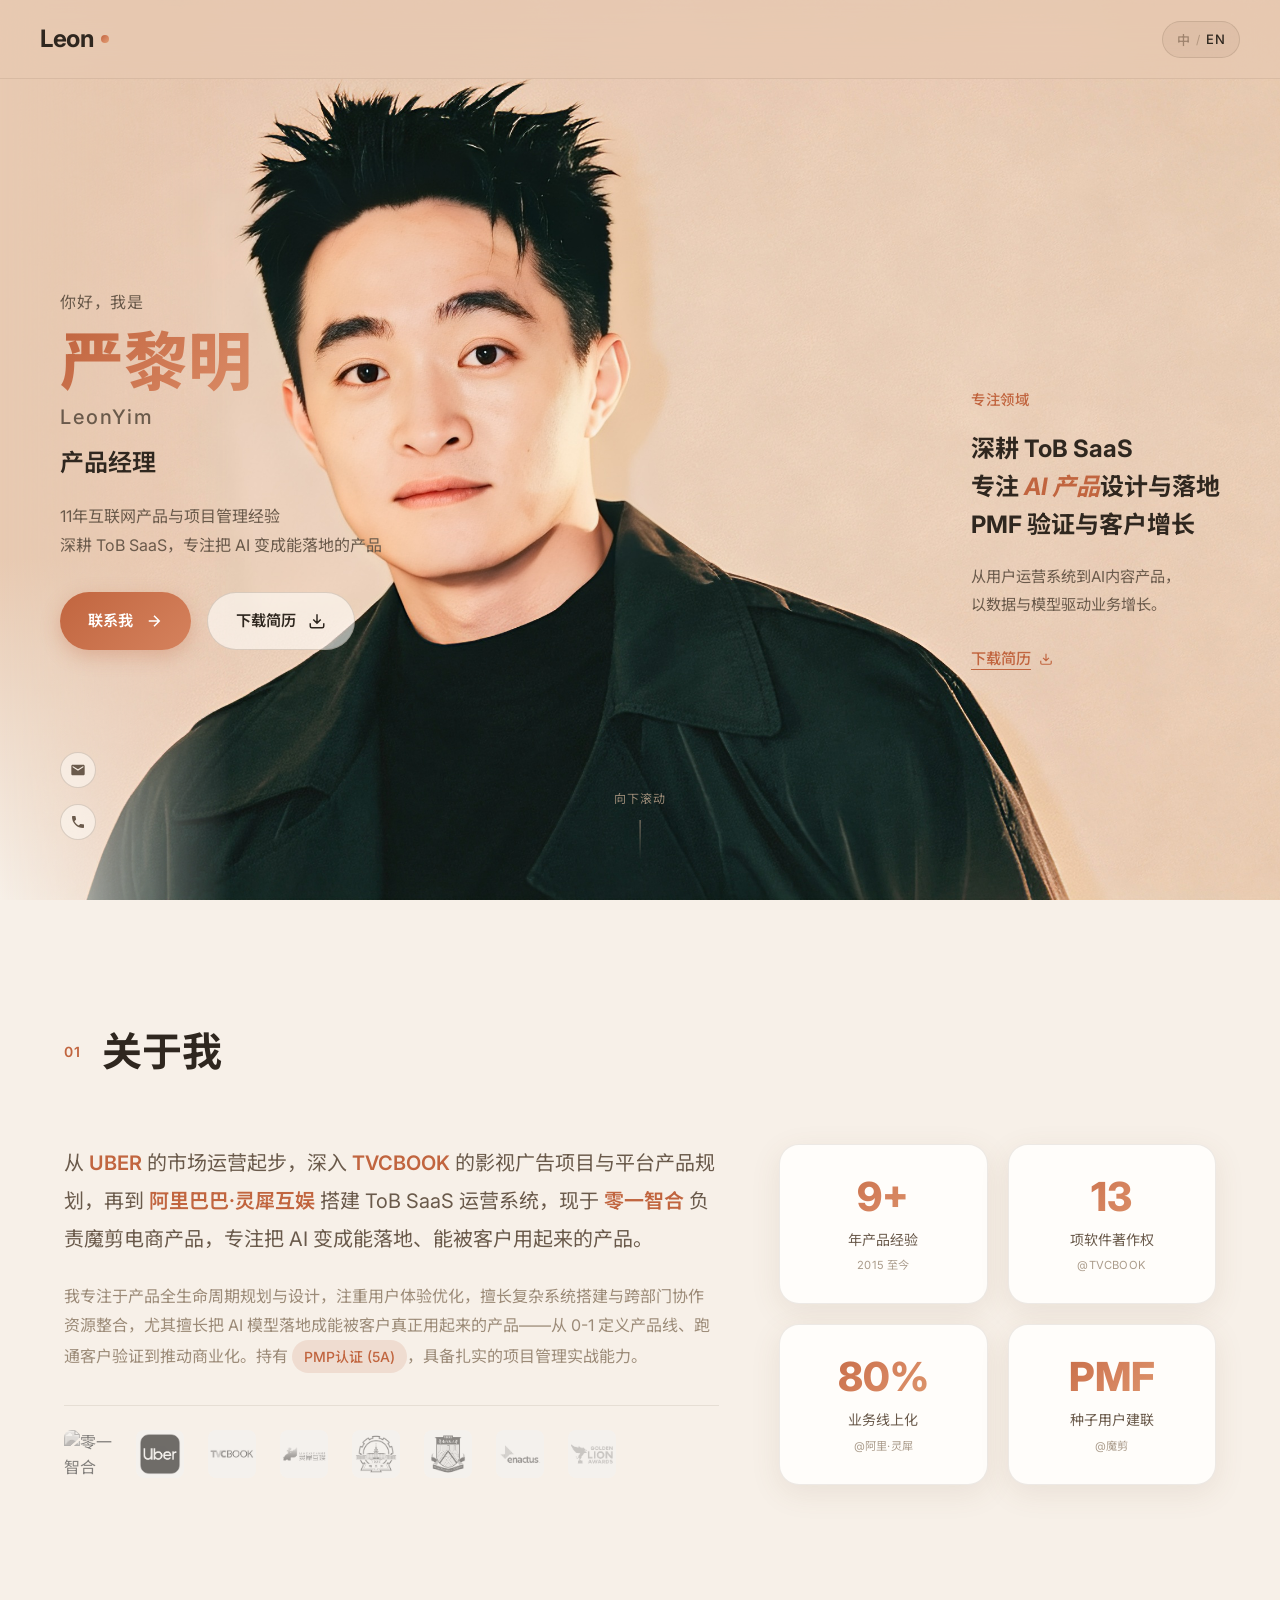
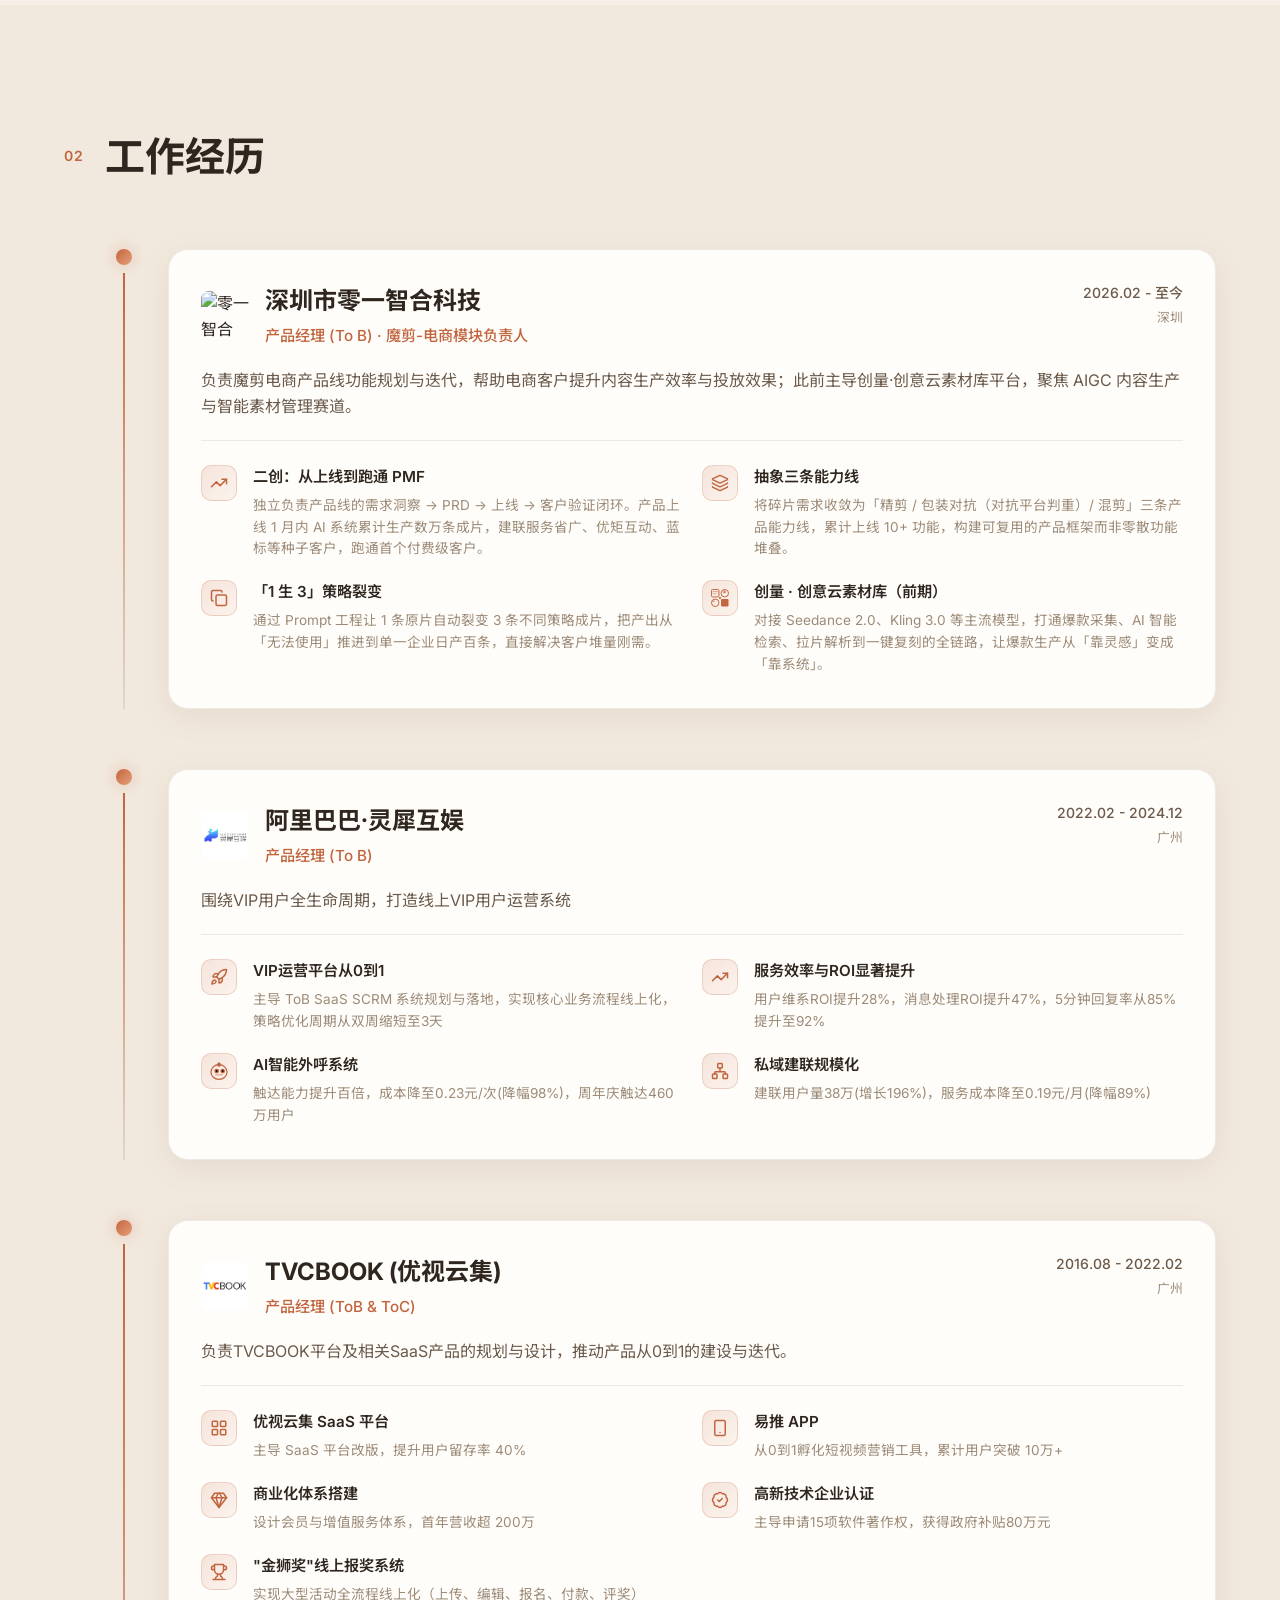
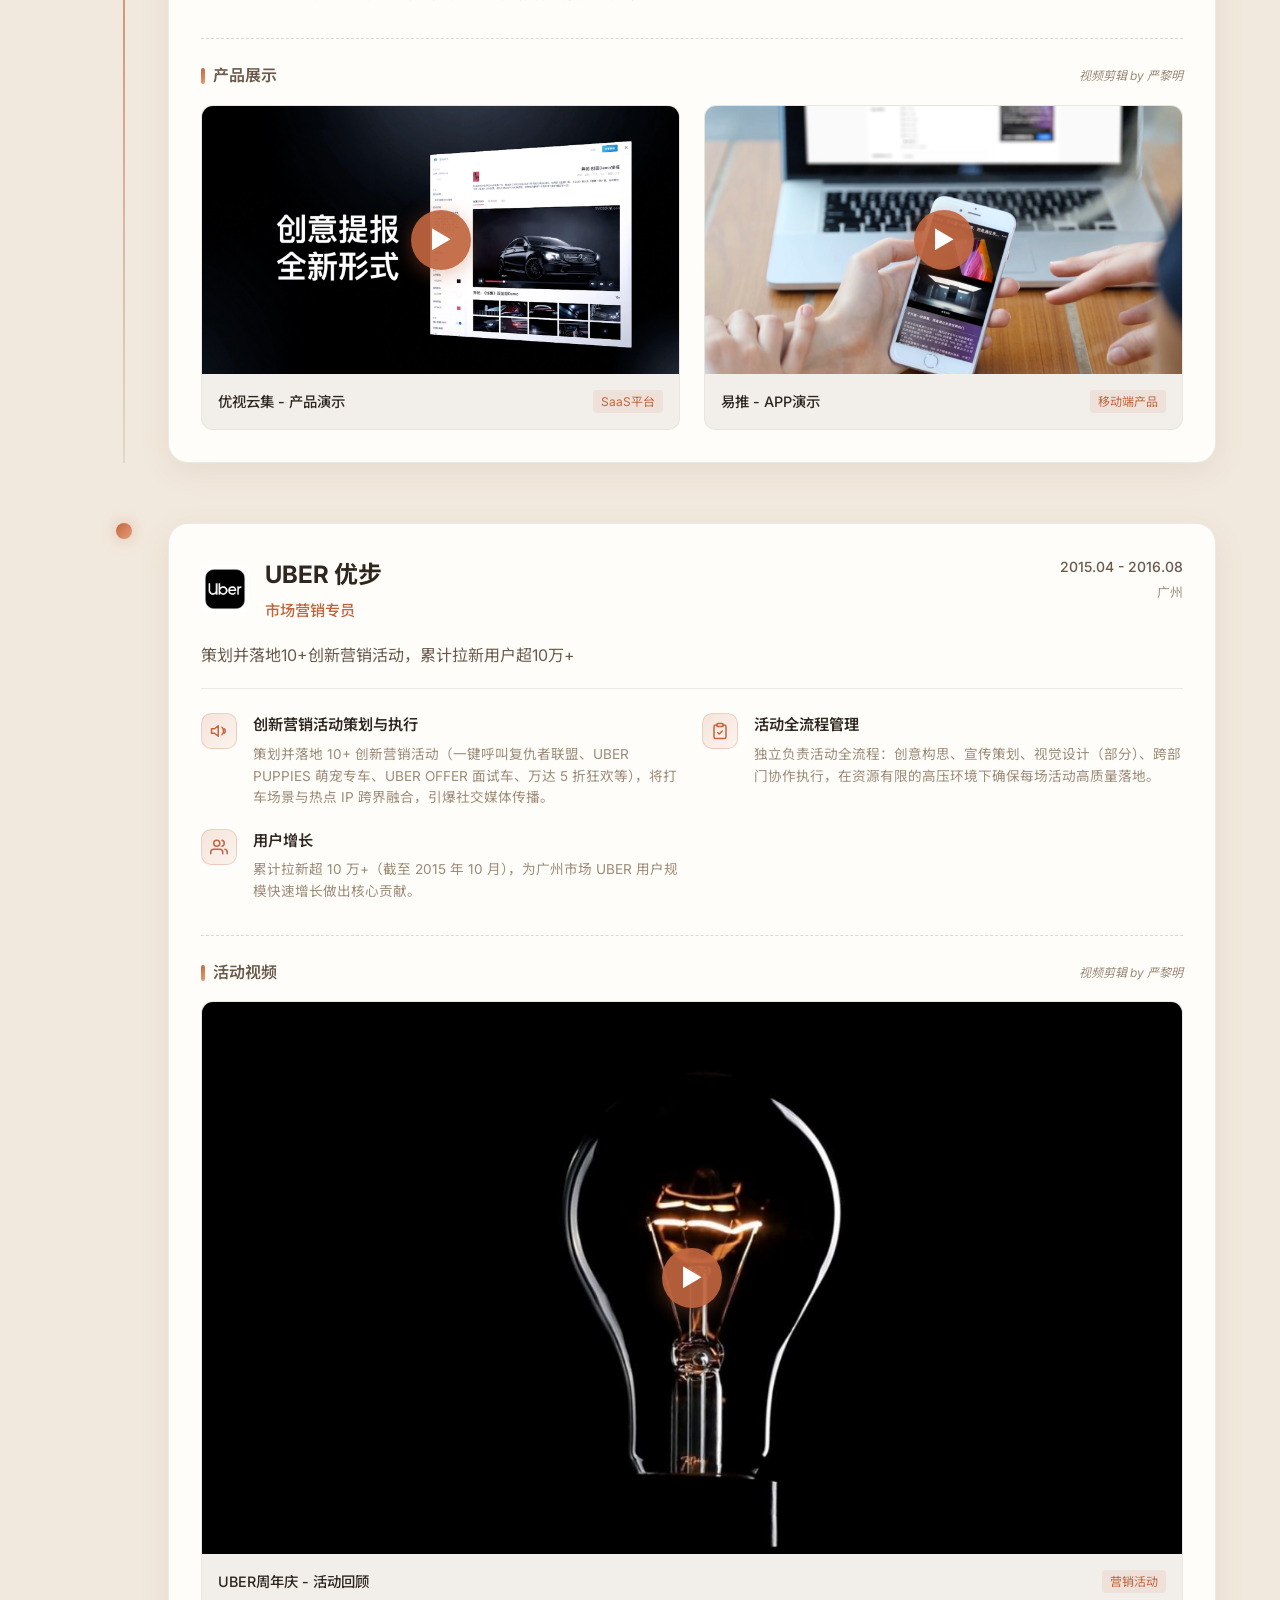
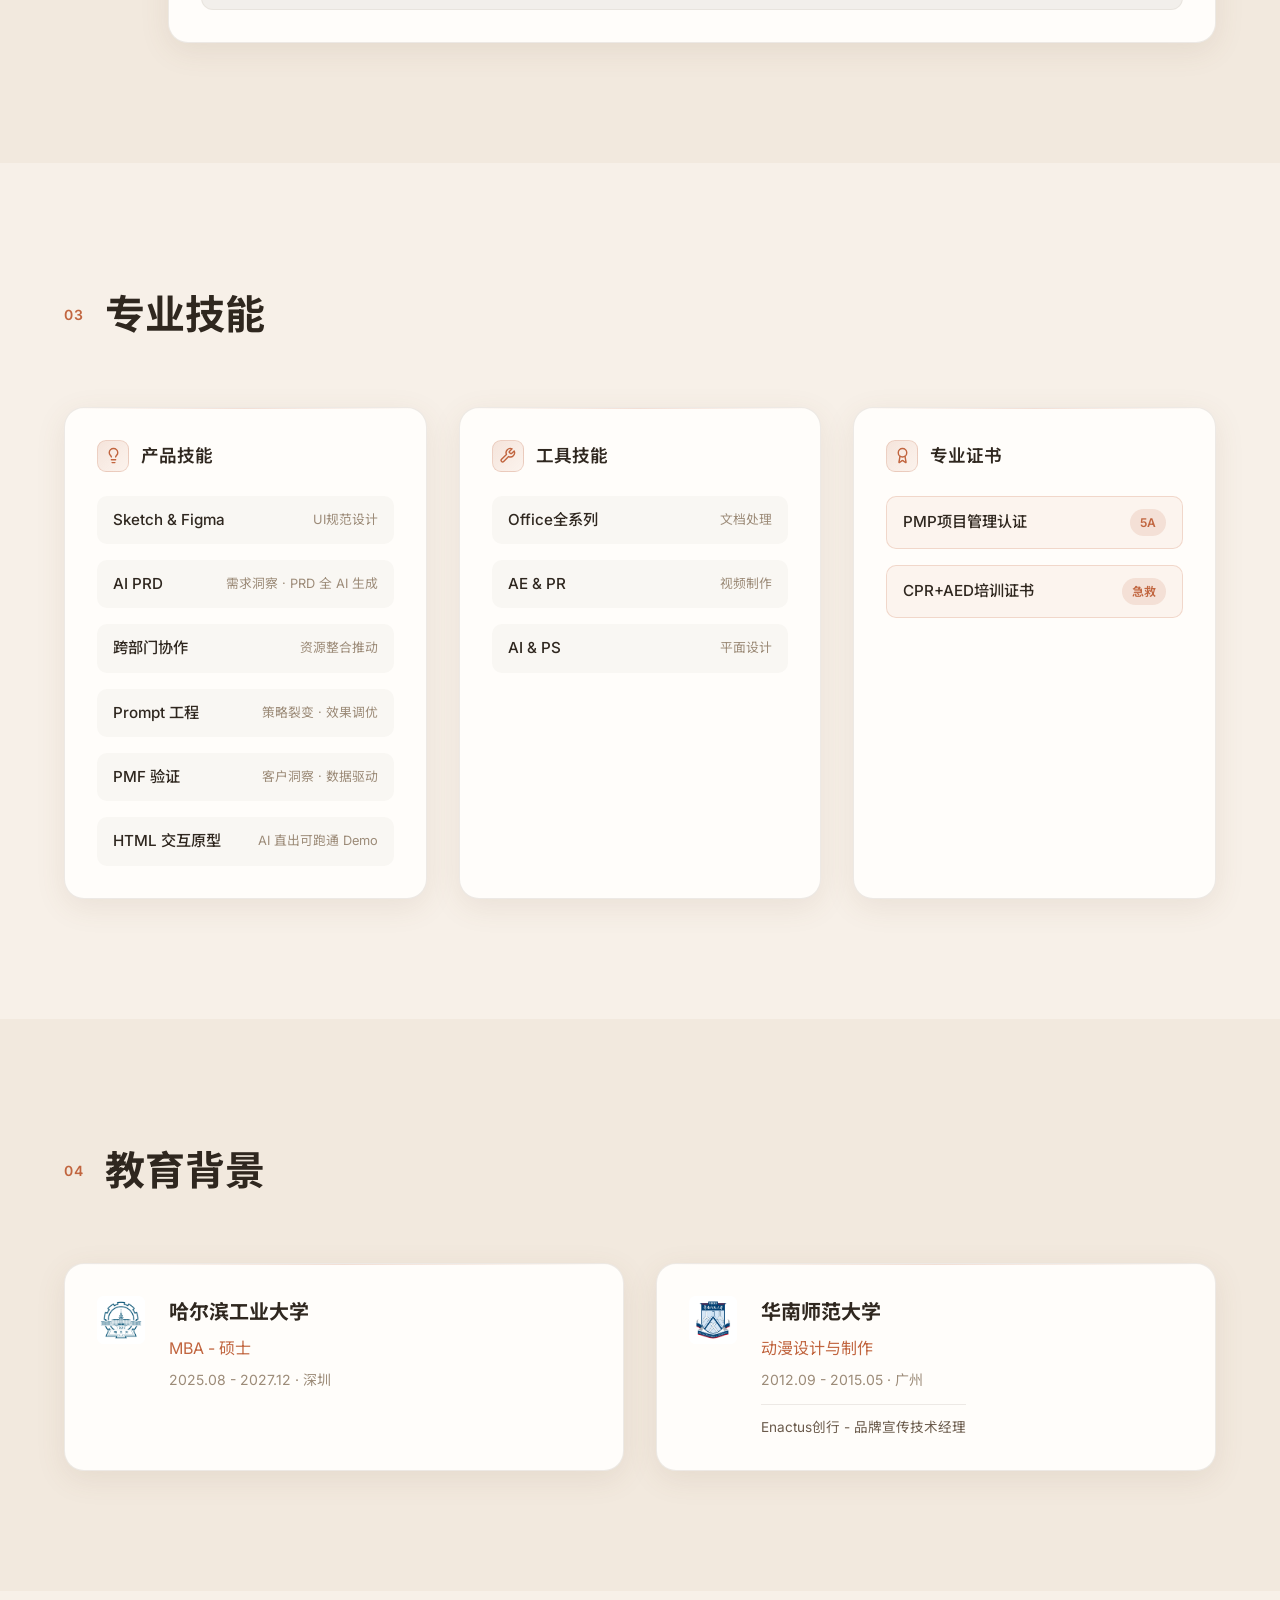
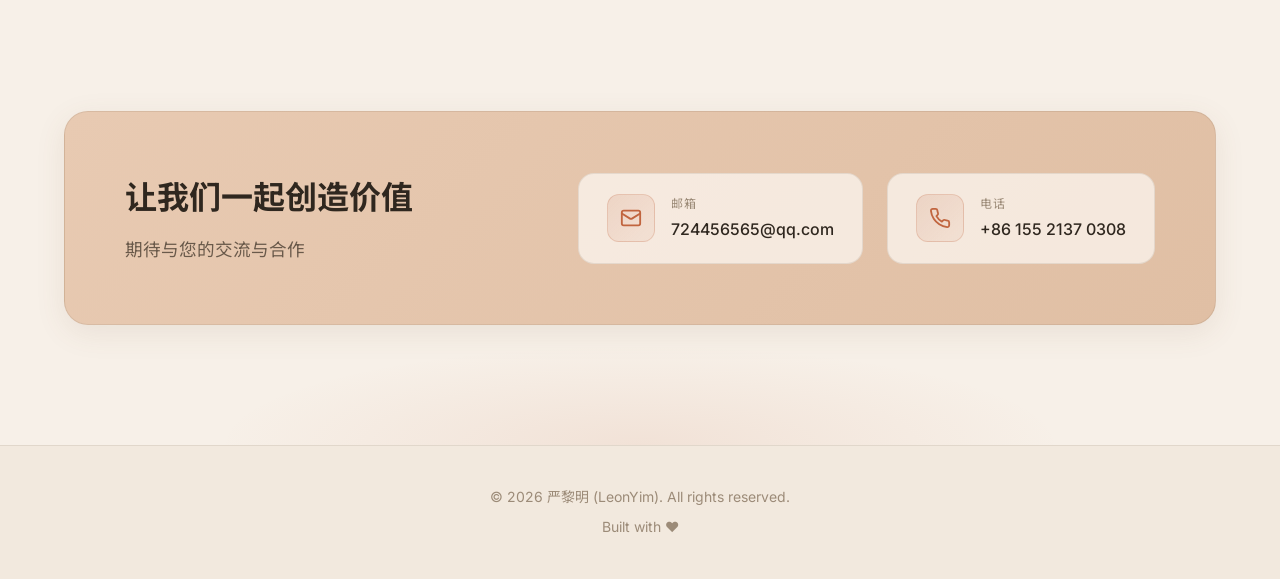
==== V2/index.html @ 2b1e39ad "feat: force landscape orientation on mobile portrait Co-Authored-By: Claude <noreply@anthropic.com>" ====
<!DOCTYPE html>
<html lang="zh-CN" id="html-root">

<head>
    <meta charset="UTF-8">
    <meta name="viewport" content="width=device-width, initial-scale=1.0">
    <meta name="theme-color" content="#e8cab2">
    <title data-i18n="page.title">严黎明 | 产品经理</title>
    <meta name="description" data-i18n-attr="content" data-i18n="page.description"
        content="严黎明（LeonYim）- 11年互联网产品与项目管理经验，深耕 ToB SaaS，专注 AI 产品设计与落地">
    <meta name="author" content="严黎明 LeonYim">
    <meta name="keywords" content="严黎明,LeonYim,产品经理,ToB SaaS,AIGC,AI 内容生成,智能素材管理,SCRM,产品规划">

    <!-- Canonical -->
    <link rel="canonical" href="https://www.leonyim.me/">

    <!-- Favicon -->
    <link rel="icon" type="image/png" href="../other/image/portrait-beige.png">
    <link rel="apple-touch-icon" href="../other/image/portrait-beige.png">

    <!-- Open Graph (Facebook / 微信 / 通用) -->
    <meta property="og:type" content="profile">
    <meta property="og:title" content="严黎明 | 产品经理 (LeonYim)">
    <meta property="og:description" content="11年互联网产品与项目管理经验 · 深耕 ToB SaaS · 专注 AI 产品设计与落地">
    <meta property="og:url" content="https://www.leonyim.me/">
    <meta property="og:image" content="https://www.leonyim.me/other/image/portrait-beige.png">
    <meta property="og:image:alt" content="严黎明 LeonYim 个人头像">
    <meta property="og:locale" content="zh_CN">
    <meta property="og:locale:alternate" content="en_US">
    <meta property="profile:first_name" content="黎明">
    <meta property="profile:last_name" content="严">

    <!-- Twitter Card -->
    <meta name="twitter:card" content="summary_large_image">
    <meta name="twitter:title" content="Leon Yim | Product Manager">
    <meta name="twitter:description" content="11 years of product experience · ToB SaaS expert · Focused on AI product design & delivery">
    <meta name="twitter:image" content="https://www.leonyim.me/other/image/portrait-beige.png">

    <link rel="preconnect" href="https://fonts.googleapis.com">
    <link rel="preconnect" href="https://fonts.gstatic.com" crossorigin>
    <link
        href="https://fonts.googleapis.com/css2?family=Inter:wght@300;400;500;600;700;800&family=Noto+Sans+SC:wght@300;400;500;600;700&display=swap"
        rel="stylesheet">
    <link rel="stylesheet" href="styles.css">
    <!-- Google Analytics 埋点 -->
    <script async src="https://www.googletagmanager.com/gtag/js?id=G-48KJ0V7ZVY"></script>
    <script>
        window.dataLayer = window.dataLayer || [];
        function gtag() { dataLayer.push(arguments); }
        gtag('js', new Date());
        gtag('config', 'G-48KJ0V7ZVY');
    </script>
</head>

<body>
    <div id="app">
    <!-- 导航栏 -->
    <nav class="navbar">
        <div class="nav-logo">
            <span class="logo-text">Leon</span>
            <span class="logo-dot"></span>
        </div>

        <div class="nav-actions">
            <!-- 语言切换按钮 -->
            <button class="lang-switch" id="langSwitch" title="Switch Language">
                <span class="lang-label" data-lang="zh">中</span>
                <span class="lang-divider">/</span>
                <span class="lang-label active" data-lang="en">EN</span>
            </button>
        </div>
    </nav>

    <!-- Hero 区域 - 融合布局设计 -->
    <section class="hero" id="hero">
        <!-- 人物背景层 - 贯穿整个Hero -->
        <div class="hero-portrait-layer">
            <img src="../other/image/portrait-beige.png" alt="严黎明" class="hero-portrait-bg">
        </div>

        <!-- 内容层 - 覆盖在人物上 -->
        <div class="hero-content-layer">
            <!-- 左侧主要内容 -->
            <div class="hero-main">
                <p class="hero-greeting animate-fade-in" data-i18n="hero.greeting">你好，我是</p>
                <h1 class="hero-name animate-fade-in-delay">
                    <span class="name-highlight" data-i18n="hero.name">严黎明</span>
                    <span class="name-en">LeonYim</span>
                </h1>
                <h2 class="hero-title animate-fade-in-delay-2" data-i18n="hero.title">产品经理</h2>
                <p class="hero-desc animate-fade-in-delay-3" data-i18n="hero.desc"></p>
                <div class="hero-buttons animate-fade-in-delay-3">
                    <a href="#contact" class="btn btn-primary">
                        <span data-i18n="hero.contact">联系我</span>
                        <svg class="btn-arrow" viewBox="0 0 24 24" fill="none" stroke="currentColor" stroke-width="2">
                            <path d="M5 12h14M12 5l7 7-7 7" />
                        </svg>
                    </a>
                    <a href="../other/resume/最新版本/严黎明-产品经理-简历_new.pdf" class="btn btn-secondary" download id="downloadBtn">
                        <span data-i18n="hero.download">下载简历</span>
                        <svg class="btn-icon" viewBox="0 0 24 24" fill="none" stroke="currentColor" stroke-width="2">
                            <path d="M21 15v4a2 2 0 0 1-2 2H5a2 2 0 0 1-2-2v-4M7 10l5 5 5-5M12 15V3" />
                        </svg>
                    </a>
                </div>
            </div>

            <!-- 右侧专业信息 - 艺术化文字排版 -->
            <div class="hero-aside">

                <div class="stat-card animate-fade-in-right">
                    <span class="stat-label" data-i18n="aside.label">专注领域</span>
                    <h3 class="stat-title">
                        <span class="title-line" data-i18n="aside.line1">扎根互联网行业</span>
                        <span class="title-line" data-i18n="aside.line2">专注 <em>ToB SaaS</em></span>
                        <span class="title-line" data-i18n="aside.line3">产品设计与运营</span>
                    </h3>
                    <p class="stat-desc" data-i18n="aside.desc"></p>
                    <a href="../other/resume/最新版本/严黎明-产品经理-简历_new.pdf" class="stat-link" download id="downloadLink">
                        <span data-i18n="hero.download">下载简历</span>
                        <svg width="14" height="14" viewBox="0 0 24 24" fill="none" stroke="currentColor"
                            stroke-width="2">
                            <path d="M21 15v4a2 2 0 0 1-2 2H5a2 2 0 0 1-2-2v-4M7 10l5 5 5-5M12 15V3" />
                        </svg>
                    </a>
                </div>
            </div>
        </div>

        <!-- 底部元素 -->
        <div class="hero-scroll-hint">
            <span data-i18n="hero.scroll">向下滚动</span>
            <div class="scroll-line"></div>
        </div>
        <!-- 社交链接 -->
        <div class="social-links">
            <a href="#" class="social-link" title="Email" id="social-email">
                <svg viewBox="0 0 24 24" fill="currentColor">
                    <path
                        d="M20 4H4c-1.1 0-2 .9-2 2v12c0 1.1.9 2 2 2h16c1.1 0 2-.9 2-2V6c0-1.1-.9-2-2-2zm0 4l-8 5-8-5V6l8 5 8-5v2z" />
                </svg>
            </a>
            <a href="#" class="social-link" title="Phone" id="social-phone">
                <svg viewBox="0 0 24 24" fill="currentColor">
                    <path
                        d="M6.62 10.79c1.44 2.83 3.76 5.14 6.59 6.59l2.2-2.2c.27-.27.67-.36 1.02-.24 1.12.37 2.33.57 3.57.57.55 0 1 .45 1 1V20c0 .55-.45 1-1 1-9.39 0-17-7.61-17-17 0-.55.45-1 1-1h3.5c.55 0 1 .45 1 1 0 1.25.2 2.45.57 3.57.11.35.03.74-.25 1.02l-2.2 2.2z" />
                </svg>
            </a>
        </div>
    </section>

    <!-- 关于我 -->
    <section class="section about" id="about">
        <div class="container">
            <div class="section-header">
                <span class="section-number">01</span>
                <h2 class="section-title" data-i18n="about.title">关于我</h2>
            </div>
            <div class="about-content">
                <div class="about-text">
                    <p class="about-intro" data-i18n="about.intro"></p>
                    <p class="about-detail" data-i18n="about.detail"></p>
                    <!-- Logo 墙 -->
                    <div class="logo-wall">
                        <div class="logo-item" data-name="零一智合">
                            <img src="../other/image/logo/创量广告.png" alt="零一智合">
                        </div>
                        <div class="logo-item" data-name="UBER 优步">
                            <img src="../other/image/logo/uber.png" alt="UBER">
                        </div>
                        <div class="logo-item" data-name="TVCBOOK 优视云集">
                            <img src="../other/image/logo/TVCBOOK.png" alt="TVCBOOK">
                        </div>
                        <div class="logo-item" data-name="阿里巴巴·灵犀互娱">
                            <img src="../other/image/logo/灵犀互娱.png" alt="灵犀互娱">
                        </div>
                        <div class="logo-item" data-name="哈尔滨工业大学">
                            <img src="../other/image/logo/哈尔滨工业大学.png" alt="哈尔滨工业大学">
                        </div>
                        <div class="logo-item" data-name="华南师范大学">
                            <img src="../other/image/logo/华南师范大学.png" alt="华南师范大学">
                        </div>
                        <div class="logo-item" data-name="Enactus 创行">
                            <img src="../other/image/logo/enactus.png" alt="Enactus">
                        </div>
                        <div class="logo-item" data-name="金狮奖">
                            <img src="../other/image/logo/金狮奖.png" alt="金狮奖">
                        </div>
                    </div>
                </div>
                <div class="about-highlights">
                    <div class="highlight-card">
                        <div class="highlight-number">11+</div>
                        <div class="highlight-label" data-i18n="about.stat1">年产品经验</div>
                        <div class="highlight-source" data-i18n="about.stat1.src">2015 至今</div>
                    </div>
                    <div class="highlight-card">
                        <div class="highlight-number">15</div>
                        <div class="highlight-label" data-i18n="about.stat2">项软件著作权</div>
                        <div class="highlight-source" data-i18n="about.stat2.src">@TVCBOOK</div>
                    </div>
                    <div class="highlight-card">
                        <div class="highlight-number">90%</div>
                        <div class="highlight-label" data-i18n="about.stat3">业务线上化</div>
                        <div class="highlight-source" data-i18n="about.stat3.src">@阿里·灵犀</div>
                    </div>
                    <div class="highlight-card">
                        <div class="highlight-number">PMF</div>
                        <div class="highlight-label" data-i18n="about.stat4">种子用户建联</div>
                        <div class="highlight-source" data-i18n="about.stat4.src">@魔剪</div>
                    </div>
                </div>
            </div>
        </div>
    </section>

    <!-- 工作经历 -->
    <section class="section experience" id="experience">
        <div class="container">
            <div class="section-header">
                <span class="section-number">02</span>
                <h2 class="section-title" data-i18n="exp.title">工作经历</h2>
            </div>
            <div class="timeline">
                <!-- 深圳市零一智合科技（单一雇主：二创 + 智能创意素材库） -->
                <div class="timeline-item">
                    <div class="timeline-marker">
                        <div class="marker-dot"></div>
                        <div class="marker-line"></div>
                    </div>
                    <div class="timeline-content">
                        <div class="timeline-header">
                            <div class="timeline-company">
                                <img src="../other/image/logo/创量广告.png" alt="零一智合" class="company-logo">
                                <div class="company-info">
                                    <h3 data-i18n="exp.lyzh.name">深圳市零一智合科技</h3>
                                    <span class="timeline-role" data-i18n="exp.lyzh.role">产品经理 (To B) · 魔剪-电商模块负责人</span>
                                </div>
                            </div>
                            <div class="timeline-meta">
                                <span class="timeline-date" data-i18n="exp.lyzh.date">2026.02 - 至今</span>
                                <span class="timeline-location" data-i18n="exp.lyzh.location">深圳</span>
                            </div>
                        </div>
                        <div class="timeline-body">
                            <p class="timeline-summary" data-i18n="exp.lyzh.summary">负责魔剪电商产品线功能规划与迭代，帮助电商客户提升内容生产效率与投放效果；此前主导创量·创意云素材库平台，聚焦 AIGC 内容生产与智能素材管理赛道。</p>
                            <div class="timeline-achievements">
                                <div class="achievement">
                                    <div class="achievement-icon" aria-hidden="true">
                                        <!-- trending-up -->
                                        <svg viewBox="0 0 24 24" fill="none" stroke="currentColor" stroke-linecap="round" stroke-linejoin="round"><path d="M16 7h6v6"/><path d="m22 7-8.5 8.5-5-5L2 17"/></svg>
                                    </div>
                                    <div class="achievement-content">
                                        <h4 data-i18n="exp.lyzh.ach1.title">二创：从上线到跑通 PMF</h4>
                                        <p data-i18n="exp.lyzh.ach1.desc">独立负责产品线的需求洞察 → PRD → 上线 → 客户验证闭环。产品上线 1 月内 AI 系统累计生产数万条成片，建联服务省广、优矩互动、蓝标等种子客户，跑通首个付费级客户。</p>
                                    </div>
                                </div>
                                <div class="achievement">
                                    <div class="achievement-icon" aria-hidden="true">
                                        <!-- layers -->
                                        <svg viewBox="0 0 24 24" fill="none" stroke="currentColor" stroke-linecap="round" stroke-linejoin="round"><path d="M12.83 2.18a2 2 0 0 0-1.66 0L2.6 6.08a1 1 0 0 0 0 1.83l8.58 3.91a2 2 0 0 0 1.66 0l8.58-3.9a1 1 0 0 0 0-1.83z"/><path d="M2 12a1 1 0 0 0 .58.91l8.6 3.91a2 2 0 0 0 1.65 0l8.58-3.9A1 1 0 0 0 22 12"/><path d="M2 17a1 1 0 0 0 .58.91l8.6 3.91a2 2 0 0 0 1.65 0l8.58-3.9A1 1 0 0 0 22 17"/></svg>
                                    </div>
                                    <div class="achievement-content">
                                        <h4 data-i18n="exp.lyzh.ach2.title">抽象三条能力线</h4>
                                        <p data-i18n="exp.lyzh.ach2.desc">将碎片需求收敛为「精剪 / 包装对抗（对抗平台判重）/ 混剪」三条产品能力线，累计上线 10+ 功能，构建可复用的产品框架而非零散功能堆叠。</p>
                                    </div>
                                </div>
                                <div class="achievement">
                                    <div class="achievement-icon" aria-hidden="true">
                                        <!-- copy -->
                                        <svg viewBox="0 0 24 24" fill="none" stroke="currentColor" stroke-linecap="round" stroke-linejoin="round"><rect width="14" height="14" x="8" y="8" rx="2" ry="2"/><path d="M4 16c-1.1 0-2-.9-2-2V4c0-1.1.9-2 2-2h10c1.1 0 2 .9 2 2"/></svg>
                                    </div>
                                    <div class="achievement-content">
                                        <h4 data-i18n="exp.lyzh.ach3.title">「1 生 3」策略裂变</h4>
                                        <p data-i18n="exp.lyzh.ach3.desc">通过 Prompt 工程让 1 条原片自动裂变 3 条不同策略成片，把产出从「无法使用」推进到单一企业日产百条，直接解决客户堆量刚需。</p>
                                    </div>
                                </div>
                                <div class="achievement">
                                    <div class="achievement-icon" aria-hidden="true">
                                        <!-- Lumen: multimodal (多模态) -->
                                        <svg viewBox="0 0 33.8 33.8" fill="none" xmlns="http://www.w3.org/2000/svg"><rect x="0.9" y="0.9" width="14" height="14" rx="2" stroke="currentColor" stroke-width="1.8"/><rect x="2.9" y="3.9" width="10" height="2" fill="currentColor" fill-opacity="0.5"/><rect x="2.9" y="7.9" width="7" height="2" fill="currentColor" fill-opacity="0.4"/><circle cx="25.9" cy="7.9" r="7" stroke="currentColor" stroke-width="1.8"/><circle cx="25.4" cy="5.4" r="2.5" fill="currentColor" fill-opacity="0.8"/><circle cx="7.9" cy="25.9" r="7" stroke="currentColor" stroke-width="1.8"/><rect x="2.9" y="21.9" width="4" height="2" fill="currentColor" fill-opacity="0.8"/><rect x="18.9" y="18.9" width="14" height="14" rx="2" fill="currentColor"/><circle cx="16.9" cy="16.9" r="2" fill="currentColor"/></svg>
                                    </div>
                                    <div class="achievement-content">
                                        <h4 data-i18n="exp.lyzh.ach4.title">创量 · 创意云素材库（前期）</h4>
                                        <p data-i18n="exp.lyzh.ach4.desc">对接 Seedance 2.0、Kling 3.0 等主流模型，打通爆款采集、AI 智能检索、拉片解析到一键复刻的全链路，让爆款生产从「靠灵感」变成「靠系统」。</p>
                                    </div>
                                </div>
                            </div>
                        </div>
                    </div>
                </div>

                <!-- 阿里巴巴 -->
                <div class="timeline-item">
                    <div class="timeline-marker">
                        <div class="marker-dot"></div>
                        <div class="marker-line"></div>
                    </div>
                    <div class="timeline-content">
                        <div class="timeline-header">
                            <div class="timeline-company">
                                <img src="../other/image/logo/灵犀互娱.png" alt="灵犀互娱" class="company-logo">
                                <div class="company-info">
                                    <h3 data-i18n="exp.ali.name">阿里巴巴·灵犀互娱</h3>
                                    <span class="timeline-role" data-i18n="exp.ali.role">产品经理 (To B)</span>
                                </div>
                            </div>
                            <div class="timeline-meta">
                                <span class="timeline-date" data-i18n="exp.ali.date">2022.02 - 2024.12</span>
                                <span class="timeline-location" data-i18n="exp.ali.location">广州</span>
                            </div>
                        </div>
                        <div class="timeline-body">
                            <p class="timeline-summary" data-i18n="exp.ali.summary">围绕VIP用户全生命周期，打造线上VIP用户运营系统</p>
                            <div class="timeline-achievements">
                                <div class="achievement">
                                    <div class="achievement-icon" aria-hidden="true">
                                        <!-- rocket -->
                                        <svg viewBox="0 0 24 24" fill="none" stroke="currentColor" stroke-linecap="round" stroke-linejoin="round"><path d="M4.5 16.5c-1.5 1.26-2 5-2 5s3.74-.5 5-2c.71-.84.7-2.13-.09-2.91a2.18 2.18 0 0 0-2.91-.09z"/><path d="m12 15-3-3a22 22 0 0 1 2-3.95A12.88 12.88 0 0 1 22 2c0 2.72-.78 7.5-6 11a22.35 22.35 0 0 1-4 2z"/><path d="M9 12H4s.55-3.03 2-4c1.62-1.08 5 0 5 0M12 15v5s3.03-.55 4-2c1.08-1.62 0-5 0-5"/></svg>
                                    </div>
                                    <div class="achievement-content">
                                        <h4 data-i18n="exp.ali.ach1.title">VIP运营平台从0到1</h4>
                                        <p data-i18n="exp.ali.ach1.desc">主导 ToB SaaS SCRM
                                            系统规划与落地，实现核心业务流程线上化，策略优化周期从双周缩短至3天</p>
                                    </div>
                                </div>
                                <div class="achievement">
                                    <div class="achievement-icon" aria-hidden="true">
                                        <!-- trending-up -->
                                        <svg viewBox="0 0 24 24" fill="none" stroke="currentColor" stroke-linecap="round" stroke-linejoin="round"><path d="M16 7h6v6"/><path d="m22 7-8.5 8.5-5-5L2 17"/></svg>
                                    </div>
                                    <div class="achievement-content">
                                        <h4 data-i18n="exp.ali.ach2.title">服务效率与ROI显著提升</h4>
                                        <p data-i18n="exp.ali.ach2.desc">用户维系ROI提升28%，消息处理ROI提升47%，5分钟回复率从85%提升至92%</p>
                                    </div>
                                </div>
                                <div class="achievement">
                                    <div class="achievement-icon" aria-hidden="true">
                                        <!-- Lumen: agent (AI智能体) -->
                                        <svg viewBox="0 0 25.8 26.9" fill="none" xmlns="http://www.w3.org/2000/svg"><ellipse cx="12.9" cy="15" rx="12" ry="11" stroke="currentColor" stroke-width="1.8"/><circle cx="9.4" cy="13.5" r="3.5" fill="currentColor"/><circle cx="18.4" cy="13.5" r="3.5" fill="currentColor"/><circle cx="9.4" cy="13.5" r="1.5" fill="#0b0b0e"/><circle cx="18.4" cy="13.5" r="1.5" fill="#0b0b0e"/><rect x="6.9" y="18" width="12" height="2" rx="1" fill="currentColor" fill-opacity="0.4"/><rect x="11.9" width="2" height="5" fill="currentColor" fill-opacity="0.7"/><circle cx="12.9" cy="4" r="3" fill="currentColor"/></svg>
                                    </div>
                                    <div class="achievement-content">
                                        <h4 data-i18n="exp.ali.ach3.title">AI智能外呼系统</h4>
                                        <p data-i18n="exp.ali.ach3.desc">触达能力提升百倍，成本降至0.23元/次(降幅98%)，周年庆触达460万用户</p>
                                    </div>
                                </div>
                                <div class="achievement">
                                    <div class="achievement-icon" aria-hidden="true">
                                        <!-- network -->
                                        <svg viewBox="0 0 24 24" fill="none" stroke="currentColor" stroke-linecap="round" stroke-linejoin="round"><rect x="9" y="2" width="6" height="6" rx="1"/><rect x="2" y="16" width="6" height="6" rx="1"/><rect x="16" y="16" width="6" height="6" rx="1"/><path d="M12 8v4M5 16v-2a1 1 0 0 1 1-1h12a1 1 0 0 1 1 1v2"/></svg>
                                    </div>
                                    <div class="achievement-content">
                                        <h4 data-i18n="exp.ali.ach4.title">私域建联规模化</h4>
                                        <p data-i18n="exp.ali.ach4.desc">建联用户量38万(增长196%)，服务成本降至0.19元/月(降幅89%)</p>
                                    </div>
                                </div>
                            </div>
                        </div>
                    </div>
                </div>

                <!-- TVCBOOK -->
                <div class="timeline-item">
                    <div class="timeline-marker">
                        <div class="marker-dot"></div>
                        <div class="marker-line"></div>
                    </div>
                    <div class="timeline-content">
                        <div class="timeline-header">
                            <div class="timeline-company">
                                <img src="../other/image/logo/TVCBOOK.png" alt="TVCBOOK" class="company-logo">
                                <div class="company-info">
                                    <h3 data-i18n="exp.tvc.name">TVCBOOK (优视云集)</h3>
                                    <span class="timeline-role" data-i18n="exp.tvc.role">产品经理 (ToB & ToC)</span>
                                </div>
                            </div>
                            <div class="timeline-meta">
                                <span class="timeline-date" data-i18n="exp.tvc.date">2016.08 - 2022.02</span>
                                <span class="timeline-location" data-i18n="exp.tvc.location">广州</span>
                            </div>
                        </div>
                        <div class="timeline-body">
                            <p class="timeline-summary" data-i18n="exp.tvc.summary">负责TVCBOOK平台及相关SaaS产品的规划与设计，推动产品从0到1的建设与迭代。</p>

                            <div class="timeline-achievements">
                                <div class="achievement">
                                    <div class="achievement-icon" aria-hidden="true">
                                        <!-- layout-grid -->
                                        <svg viewBox="0 0 24 24" fill="none" stroke="currentColor" stroke-linecap="round" stroke-linejoin="round"><rect width="7" height="7" x="3" y="3" rx="1"/><rect width="7" height="7" x="14" y="3" rx="1"/><rect width="7" height="7" x="14" y="14" rx="1"/><rect width="7" height="7" x="3" y="14" rx="1"/></svg>
                                    </div>
                                    <div class="achievement-content">
                                        <h4 data-i18n="exp.tvc.ach1.title">优视云集 SaaS 平台</h4>
                                        <p data-i18n="exp.tvc.ach1.desc">主导 SaaS 平台改版，提升用户留存率 40%</p>
                                    </div>
                                </div>
                                <div class="achievement">
                                    <div class="achievement-icon" aria-hidden="true">
                                        <!-- smartphone -->
                                        <svg viewBox="0 0 24 24" fill="none" stroke="currentColor" stroke-linecap="round" stroke-linejoin="round"><rect width="14" height="20" x="5" y="2" rx="2" ry="2"/><path d="M12 18h.01"/></svg>
                                    </div>
                                    <div class="achievement-content">
                                        <h4 data-i18n="exp.tvc.ach2.title">易推 APP</h4>
                                        <p data-i18n="exp.tvc.ach2.desc">从0到1孵化短视频营销工具，累计用户突破 10万+</p>
                                    </div>
                                </div>
                                <div class="achievement">
                                    <div class="achievement-icon" aria-hidden="true">
                                        <!-- gem -->
                                        <svg viewBox="0 0 24 24" fill="none" stroke="currentColor" stroke-linecap="round" stroke-linejoin="round"><path d="M6 3h12l4 6-10 13L2 9z"/><path d="M11 3 8 9l4 13 4-13-3-6"/><path d="M2 9h20"/></svg>
                                    </div>
                                    <div class="achievement-content">
                                        <h4 data-i18n="exp.tvc.ach3.title">商业化体系搭建</h4>
                                        <p data-i18n="exp.tvc.ach3.desc">设计会员与增值服务体系，首年营收超 200万</p>
                                    </div>
                                </div>
                                <div class="achievement">
                                    <div class="achievement-icon" aria-hidden="true">
                                        <!-- badge-check -->
                                        <svg viewBox="0 0 24 24" fill="none" stroke="currentColor" stroke-linecap="round" stroke-linejoin="round"><path d="M3.85 8.62a4 4 0 0 1 4.78-4.77 4 4 0 0 1 6.74 0 4 4 0 0 1 4.78 4.78 4 4 0 0 1 0 6.74 4 4 0 0 1-4.77 4.78 4 4 0 0 1-6.75 0 4 4 0 0 1-4.78-4.77 4 4 0 0 1 0-6.76Z"/><path d="m9 12 2 2 4-4"/></svg>
                                    </div>
                                    <div class="achievement-content">
                                        <h4 data-i18n="exp.tvc.ach4.title">高新技术企业认证</h4>
                                        <p data-i18n="exp.tvc.ach4.desc">主导申请15项软件著作权，获得政府补贴80万元</p>
                                    </div>
                                </div>
                                <div class="achievement">
                                    <div class="achievement-icon" aria-hidden="true">
                                        <!-- trophy -->
                                        <svg viewBox="0 0 24 24" fill="none" stroke="currentColor" stroke-linecap="round" stroke-linejoin="round"><path d="M6 9H4.5a2.5 2.5 0 0 1 0-5H6M18 9h1.5a2.5 2.5 0 0 0 0-5H18M4 22h16M10 14.66V17c0 .55-.47.98-.97 1.21C7.85 18.75 7 20.24 7 22M14 14.66V17c0 .55.47.98.97 1.21C16.15 18.75 17 20.24 17 22M18 2H6v7a6 6 0 0 0 12 0z"/></svg>
                                    </div>
                                    <div class="achievement-content">
                                        <h4 data-i18n="exp.tvc.ach5.title">"金狮奖"线上报奖系统</h4>
                                        <p data-i18n="exp.tvc.ach5.desc">实现大型活动全流程线上化（上传、编辑、报名、付款、评奖）</p>
                                    </div>
                                </div>
                            </div>

                            <!-- 产品展示视频 -->
                            <div class="product-showcase">
                                <div class="showcase-header">
                                    <h4 class="showcase-title" data-i18n="exp.showcase">产品展示</h4>
                                    <span class="video-creator" data-i18n="exp.videoCredit">视频剪辑 by 严黎明</span>
                                </div>
                                <div class="video-grid">
                                    <div class="video-card" role="button" tabindex="0"
                                        onclick="openVideoModal('../other/project/tvcbook/video/优视云集-V6-Leon.mp4')"
                                        onkeydown="handleVideoCardKey(event, '../other/project/tvcbook/video/优视云集-V6-Leon.mp4')">
                                        <div class="video-thumbnail">
                                            <img src="../other/project/tvcbook/video/tb-bg.png" alt="优视云集">
                                            <div class="play-button">▶</div>
                                        </div>
                                        <div class="video-info">
                                            <span class="video-name" data-i18n="exp.tvc.video1.name">优视云集 - 产品演示</span>
                                            <span class="video-tag" data-i18n="exp.tvc.video1.tag">SaaS平台</span>
                                        </div>
                                    </div>
                                    <div class="video-card" role="button" tabindex="0"
                                        onclick="openVideoModal('../other/project/tvcbook/video/易推-V09.mp4')"
                                        onkeydown="handleVideoCardKey(event, '../other/project/tvcbook/video/易推-V09.mp4')">
                                        <div class="video-thumbnail">
                                            <img src="../other/project/tvcbook/video/yt-bg.png" alt="易推">
                                            <div class="play-button">▶</div>
                                        </div>
                                        <div class="video-info">
                                            <span class="video-name" data-i18n="exp.tvc.video2.name">易推 - APP演示</span>
                                            <span class="video-tag" data-i18n="exp.tvc.video2.tag">移动端产品</span>
                                        </div>
                                    </div>
                                </div>
                            </div>
                        </div>
                    </div>
                </div>

                <!-- UBER -->
                <div class="timeline-item">
                    <div class="timeline-marker">
                        <div class="marker-dot"></div>
                    </div>
                    <div class="timeline-content">
                        <div class="timeline-header">
                            <div class="timeline-company">
                                <img src="../other/image/logo/uber.png" alt="Uber" class="company-logo">
                                <div class="company-info">
                                    <h3 data-i18n="exp.uber.name">UBER 优步</h3>
                                    <span class="timeline-role" data-i18n="exp.uber.role">市场营销专员</span>
                                </div>
                            </div>
                            <div class="timeline-meta">
                                <span class="timeline-date" data-i18n="exp.uber.date">2015.04 - 2016.08</span>
                                <span class="timeline-location" data-i18n="exp.uber.location">广州</span>
                            </div>
                        </div>
                        <div class="timeline-body">
                            <p class="timeline-summary" data-i18n="exp.uber.summary">策划并落地10+创新营销活动，累计拉新用户超10万+</p>
                            <div class="timeline-achievements">
                                <div class="achievement">
                                    <div class="achievement-icon" aria-hidden="true">
                                        <!-- megaphone -->
                                        <svg viewBox="0 0 24 24" fill="none" stroke="currentColor" stroke-linecap="round" stroke-linejoin="round"><path d="M11 5 6 9H2v6h4l5 4V5z"/><path d="M19 9a4 4 0 0 1 0 6"/><path d="M16 7a7 7 0 0 1 0 10"/></svg>
                                    </div>
                                    <div class="achievement-content">
                                        <h4 data-i18n="exp.uber.ach1.title">创新营销活动策划与执行</h4>
                                        <p data-i18n="exp.uber.ach1.desc">策划并落地 10+ 创新营销活动（一键呼叫复仇者联盟、UBER PUPPIES 萌宠专车、UBER OFFER 面试车、万达 5 折狂欢等），将打车场景与热点 IP 跨界融合，引爆社交媒体传播。</p>
                                    </div>
                                </div>
                                <div class="achievement">
                                    <div class="achievement-icon" aria-hidden="true">
                                        <!-- clipboard-check -->
                                        <svg viewBox="0 0 24 24" fill="none" stroke="currentColor" stroke-linecap="round" stroke-linejoin="round"><path d="M16 4h2a2 2 0 0 1 2 2v14a2 2 0 0 1-2 2H6a2 2 0 0 1-2-2V6a2 2 0 0 1 2-2h2"/><rect x="8" y="2" width="8" height="4" rx="1" ry="1"/><path d="m9 14 2 2 4-4"/></svg>
                                    </div>
                                    <div class="achievement-content">
                                        <h4 data-i18n="exp.uber.ach2.title">活动全流程管理</h4>
                                        <p data-i18n="exp.uber.ach2.desc">独立负责活动全流程：创意构思、宣传策划、视觉设计（部分）、跨部门协作执行，在资源有限的高压环境下确保每场活动高质量落地。</p>
                                    </div>
                                </div>
                                <div class="achievement">
                                    <div class="achievement-icon" aria-hidden="true">
                                        <!-- users -->
                                        <svg viewBox="0 0 24 24" fill="none" stroke="currentColor" stroke-linecap="round" stroke-linejoin="round"><path d="M17 21v-2a4 4 0 0 0-4-4H5a4 4 0 0 0-4 4v2"/><circle cx="9" cy="7" r="4"/><path d="M23 21v-2a4 4 0 0 0-3-3.87"/><path d="M16 3.13a4 4 0 0 1 0 7.75"/></svg>
                                    </div>
                                    <div class="achievement-content">
                                        <h4 data-i18n="exp.uber.ach3.title">用户增长</h4>
                                        <p data-i18n="exp.uber.ach3.desc">累计拉新超 10 万+（截至 2015 年 10 月），为广州市场 UBER 用户规模快速增长做出核心贡献。</p>
                                    </div>
                                </div>
                            </div>

                            <!-- UBER 视频展示 -->
                            <div class="product-showcase">
                                <div class="showcase-header">
                                    <h4 class="showcase-title" data-i18n="exp.uber.videoTitle">活动视频</h4>
                                    <span class="video-creator" data-i18n="exp.videoCredit">视频剪辑 by 严黎明</span>
                                </div>
                                <div class="video-grid">
                                    <div class="video-card" role="button" tabindex="0"
                                        onclick="openVideoModal('../other/project/UBER/UBER周年庆.mp4')"
                                        onkeydown="handleVideoCardKey(event, '../other/project/UBER/UBER周年庆.mp4')">
                                        <div class="video-thumbnail">
                                            <img src="../other/project/UBER/uber-封面.jpg" alt="UBER周年庆">
                                            <div class="play-button">▶</div>
                                        </div>
                                        <div class="video-info">
                                            <span class="video-name" data-i18n="exp.uber.video.name">UBER周年庆 -
                                                活动回顾</span>
                                            <span class="video-tag" data-i18n="exp.uber.video.tag">营销活动</span>
                                        </div>
                                    </div>
                                </div>
                            </div>
                        </div>
                    </div>
                </div>
            </div>
        </div>
    </section>

    <!-- 技能 -->
    <section class="section skills" id="skills">
        <div class="container">
            <div class="section-header">
                <span class="section-number">03</span>
                <h2 class="section-title" data-i18n="skills.title">专业技能</h2>
            </div>
            <div class="skills-grid">
                <div class="skill-category">
                    <h3 class="skill-category-title">
                        <span class="skill-icon" aria-hidden="true">
                            <!-- lightbulb -->
                            <svg viewBox="0 0 24 24" fill="none" stroke="currentColor" stroke-linecap="round" stroke-linejoin="round"><path d="M15 14c.2-1 .7-1.7 1.5-2.5 1-.9 1.5-2.2 1.5-3.5A6 6 0 0 0 6 8c0 1 .2 2.2 1.5 3.5.7.7 1.3 1.5 1.5 2.5"/><path d="M9 18h6M10 22h4"/></svg>
                        </span>
                        <span data-i18n="skills.product">产品技能</span>
                    </h3>
                    <div class="skill-items">
                        <div class="skill-item">
                            <span class="skill-name">Sketch & Figma</span>
                            <span class="skill-desc" data-i18n="skills.product.s1">UI规范设计</span>
                        </div>
                        <div class="skill-item">
                            <span class="skill-name" data-i18n="skills.product.s2.name">AI PRD</span>
                            <span class="skill-desc" data-i18n="skills.product.s2.desc">需求洞察 · PRD 全 AI 生成</span>
                        </div>
                        <div class="skill-item">
                            <span class="skill-name" data-i18n="skills.product.s3.name">跨部门协作</span>
                            <span class="skill-desc" data-i18n="skills.product.s3.desc">资源整合推动</span>
                        </div>
                        <div class="skill-item">
                            <span class="skill-name" data-i18n="skills.product.s4.name">Prompt 工程</span>
                            <span class="skill-desc" data-i18n="skills.product.s4.desc">策略裂变 · 效果调优</span>
                        </div>
                        <div class="skill-item">
                            <span class="skill-name" data-i18n="skills.product.s6.name">PMF 验证</span>
                            <span class="skill-desc" data-i18n="skills.product.s6.desc">客户洞察 · 数据驱动</span>
                        </div>
                        <div class="skill-item">
                            <span class="skill-name" data-i18n="skills.product.s5.name">HTML 交互原型</span>
                            <span class="skill-desc" data-i18n="skills.product.s5">AI 直出可跑通 Demo</span>
                        </div>
                    </div>
                </div>
                <div class="skill-category">
                    <h3 class="skill-category-title">
                        <span class="skill-icon" aria-hidden="true">
                            <!-- wrench -->
                            <svg viewBox="0 0 24 24" fill="none" stroke="currentColor" stroke-linecap="round" stroke-linejoin="round"><path d="M14.7 6.3a1 1 0 0 0 0 1.4l1.6 1.6a1 1 0 0 0 1.4 0l3.77-3.77a6 6 0 0 1-7.94 7.94l-6.91 6.91a2.12 2.12 0 0 1-3-3l6.91-6.91a6 6 0 0 1 7.94-7.94l-3.76 3.76z"/></svg>
                        </span>
                        <span data-i18n="skills.tools">工具技能</span>
                    </h3>
                    <div class="skill-items">
                        <div class="skill-item">
                            <span class="skill-name" data-i18n="skills.tools.s1.name">Office全系列</span>
                            <span class="skill-desc" data-i18n="skills.tools.s1.desc">文档处理</span>
                        </div>
                        <div class="skill-item">
                            <span class="skill-name">AE & PR</span>
                            <span class="skill-desc" data-i18n="skills.tools.s2">视频制作</span>
                        </div>
                        <div class="skill-item">
                            <span class="skill-name">AI & PS</span>
                            <span class="skill-desc" data-i18n="skills.tools.s3">平面设计</span>
                        </div>
                    </div>
                </div>
                <div class="skill-category">
                    <h3 class="skill-category-title">
                        <span class="skill-icon" aria-hidden="true">
                            <!-- award -->
                            <svg viewBox="0 0 24 24" fill="none" stroke="currentColor" stroke-linecap="round" stroke-linejoin="round"><path d="m15.477 12.89 1.515 8.526a.5.5 0 0 1-.81.47l-3.58-2.687a1 1 0 0 0-1.197 0l-3.586 2.686a.5.5 0 0 1-.81-.469l1.514-8.526"/><circle cx="12" cy="8" r="6"/></svg>
                        </span>
                        <span data-i18n="skills.certs">专业证书</span>
                    </h3>
                    <div class="skill-items">
                        <div class="skill-item certificate">
                            <span class="skill-name" data-i18n="skills.certs.pmp">PMP项目管理认证</span>
                            <span class="skill-badge">5A</span>
                        </div>
                        <div class="skill-item certificate">
                            <span class="skill-name" data-i18n="skills.certs.cpr">CPR+AED培训证书</span>
                            <span class="skill-badge" data-i18n="skills.certs.cpr.badge">急救</span>
                        </div>
                    </div>
                </div>
            </div>
        </div>
    </section>

    <!-- 教育背景 -->
    <section class="section education" id="education">
        <div class="container">
            <div class="section-header">
                <span class="section-number">04</span>
                <h2 class="section-title" data-i18n="edu.title">教育背景</h2>
            </div>
            <div class="education-grid">
                <div class="education-card">
                    <div class="education-icon education-logo">
                        <img src="../other/image/logo/哈尔滨工业大学.png" alt="哈尔滨工业大学">
                    </div>
                    <div class="education-content">
                        <h3 data-i18n="edu.hit.name">哈尔滨工业大学</h3>
                        <p class="education-degree" data-i18n="edu.hit.degree">MBA - 硕士</p>
                        <p class="education-meta" data-i18n="edu.hit.meta">2025.08 - 2027.12 · 深圳</p>
                    </div>
                </div>
                <div class="education-card">
                    <div class="education-icon education-logo">
                        <img src="../other/image/logo/华南师范大学.png" alt="华南师范大学">
                    </div>
                    <div class="education-content">
                        <h3 data-i18n="edu.scnu.name">华南师范大学</h3>
                        <p class="education-degree" data-i18n="edu.scnu.degree">动漫设计与制作</p>
                        <p class="education-meta" data-i18n="edu.scnu.meta">2012.09 - 2015.05 · 广州</p>
                        <p class="education-extra" data-i18n="edu.scnu.extra">Enactus创行 - 品牌宣传技术经理</p>
                    </div>
                </div>
            </div>
        </div>
    </section>

    <!-- 联系方式 -->
    <section class="section contact" id="contact">
        <div class="container">
            <div class="contact-wrapper">
                <div class="contact-content">
                    <h2 class="contact-title" data-i18n="contact.title">让我们一起创造价值</h2>
                    <p class="contact-desc" data-i18n="contact.desc">期待与您的交流与合作</p>
                </div>
                <div class="contact-info">
                    <a href="#" class="contact-item" id="contact-email">
                        <div class="contact-icon" aria-hidden="true">
                            <!-- mail -->
                            <svg viewBox="0 0 24 24" fill="none" stroke="currentColor" stroke-linecap="round" stroke-linejoin="round"><rect width="20" height="16" x="2" y="4" rx="2"/><path d="m22 7-8.97 5.7a1.94 1.94 0 0 1-2.06 0L2 7"/></svg>
                        </div>
                        <div class="contact-detail">
                            <span class="contact-label" data-i18n="contact.email">邮箱</span>
                            <span class="contact-value" id="email-display" data-i18n="contact.clickShow">点击显示</span>
                        </div>
                    </a>
                    <a href="#" class="contact-item" id="contact-phone">
                        <div class="contact-icon" aria-hidden="true">
                            <!-- phone -->
                            <svg viewBox="0 0 24 24" fill="none" stroke="currentColor" stroke-linecap="round" stroke-linejoin="round"><path d="M22 16.92v3a2 2 0 0 1-2.18 2 19.79 19.79 0 0 1-8.63-3.07 19.5 19.5 0 0 1-6-6 19.79 19.79 0 0 1-3.07-8.67A2 2 0 0 1 4.11 2h3a2 2 0 0 1 2 1.72 12.84 12.84 0 0 0 .7 2.81 2 2 0 0 1-.45 2.11L8.09 9.91a16 16 0 0 0 6 6l1.27-1.27a2 2 0 0 1 2.11-.45 12.84 12.84 0 0 0 2.81.7A2 2 0 0 1 22 16.92z"/></svg>
                        </div>
                        <div class="contact-detail">
                            <span class="contact-label" data-i18n="contact.phone">电话</span>
                            <span class="contact-value" id="phone-display" data-i18n="contact.clickShow">点击显示</span>
                        </div>
                    </a>
                </div>
            </div>
        </div>
    </section>

    <!-- 视频弹窗模态框 -->
    <div id="videoModal" class="video-modal" onclick="closeVideoModal(event)">
        <div class="video-modal-content">
            <button class="video-modal-close" onclick="closeVideoModal(event)">&times;</button>
            <video id="modalVideo" controls>
                <source id="modalVideoSource" src="" type="video/mp4">
            </video>
        </div>
    </div>

    <!-- 页脚 -->
    <footer class="footer">
        <div class="container">
            <div class="footer-content">
                <p data-i18n="footer.copyright">© 2026 严黎明 (LeonYim). All rights reserved.</p>
                <p class="footer-note" data-i18n="footer.note">Built with ❤️</p>
            </div>
        </div>
    </footer>

    <script src="i18n.js"></script>
    <script src="script.js"></script>
    </div>
</body>

</html>
---- V2/styles.css ----
/* ========================================
   个人简历网站样式 - 严黎明 (LeonYim)
   V2 · 暖米色浅色主题 (Warm Beige Light Theme)
   与人像米色背景融为一体
   ======================================== */

/* CSS 变量定义 */
:root {
    /* 主色调 - 陶土/赤陶暖色，与米色天然相配 */
    --primary: #c1653f;
    --primary-light: #d5825d;
    --primary-dark: #a04f2f;
    --primary-gradient: linear-gradient(135deg, #c1653f 0%, #d5825d 50%, #e0a074 100%);

    /* 背景色 - 米色系 */
    --beige-hero: #e8cab2;
    /* 与照片背景完全一致 */
    --beige-hero-deep: #e0bfa4;
    --bg-page: #f7f0e8;
    /* 内容区浅奶油色 */
    --bg-dark: #f7f0e8;
    --bg-darker: #f2e9de;
    --bg-card: #fffdfa;
    --bg-card-hover: #fffaf3;

    /* 文字颜色 - 深咖啡色系 */
    --text-primary: #2f271f;
    --text-secondary: #6a5a4b;
    --text-muted: #9c8b78;

    /* 边框 */
    --border-color: rgba(80, 58, 38, 0.10);
    --border-color-light: rgba(80, 58, 38, 0.18);

    /* 阴影 */
    --shadow-glow: 0 0 60px rgba(193, 101, 63, 0.12);
    --shadow-card: 0 8px 30px rgba(120, 85, 55, 0.10);

    /* 间距 */
    --section-padding: 120px;
    --container-width: 1200px;

    /* 过渡 */
    --transition-fast: 0.2s ease;
    --transition-normal: 0.3s ease;
    --transition-slow: 0.5s ease;

    /* 字体 */
    --font-sans: 'Inter', 'Noto Sans SC', -apple-system, BlinkMacSystemFont, sans-serif;
}

/* 重置样式 */
*,
*::before,
*::after {
    margin: 0;
    padding: 0;
    box-sizing: border-box;
}

html {
    scroll-behavior: smooth;
    font-size: 16px;
}

body {
    font-family: var(--font-sans);
    background-color: var(--bg-page);
    color: var(--text-primary);
    line-height: 1.6;
    overflow-x: hidden;
    -webkit-font-smoothing: antialiased;
    -moz-osx-font-smoothing: grayscale;
}

a {
    color: inherit;
    text-decoration: none;
}

/* 键盘可访问性 - 聚焦高亮 */
a:focus-visible,
button:focus-visible,
.video-card:focus-visible,
.contact-item:focus-visible {
    outline: 2px solid var(--primary);
    outline-offset: 3px;
    border-radius: 4px;
}

a:focus:not(:focus-visible),
button:focus:not(:focus-visible) {
    outline: none;
}

img {
    max-width: 100%;
    height: auto;
}

/* 尊重用户的减弱动效偏好 */
@media (prefers-reduced-motion: reduce) {

    *,
    *::before,
    *::after {
        animation-duration: 0.01ms !important;
        animation-iteration-count: 1 !important;
        transition-duration: 0.01ms !important;
        scroll-behavior: auto !important;
    }

    .animate-on-scroll {
        opacity: 1 !important;
        transform: none !important;
    }
}

/* 容器 */
.container {
    max-width: var(--container-width);
    margin: 0 auto;
    padding: 0 24px;
}

/* ========================================
   导航栏
   ======================================== */
.navbar {
    position: fixed;
    top: 0;
    left: 0;
    right: 0;
    z-index: 1000;
    display: flex;
    align-items: center;
    justify-content: space-between;
    padding: 20px 40px;
    background: rgba(232, 202, 178, 0.72);
    backdrop-filter: blur(20px);
    -webkit-backdrop-filter: blur(20px);
    border-bottom: 1px solid var(--border-color);
}

.nav-logo {
    display: flex;
    align-items: center;
    gap: 8px;
}

.nav-actions {
    display: flex;
    align-items: center;
    gap: 16px;
}

/* 语言切换按钮 */
.lang-switch {
    display: flex;
    align-items: center;
    gap: 6px;
    padding: 8px 14px;
    background: rgba(80, 58, 38, 0.06);
    border: 1px solid rgba(80, 58, 38, 0.14);
    border-radius: 20px;
    cursor: pointer;
    transition: all 0.3s ease;
    font-family: 'Inter', 'Noto Sans SC', sans-serif;
}

.lang-switch:hover {
    background: rgba(80, 58, 38, 0.12);
    border-color: rgba(80, 58, 38, 0.24);
    transform: translateY(-1px);
}

.lang-label {
    font-size: 13px;
    font-weight: 500;
    color: rgba(80, 58, 38, 0.45);
    transition: all 0.3s ease;
    letter-spacing: 0.5px;
}

.lang-label.active {
    color: var(--text-primary);
    text-shadow: none;
}

.lang-divider {
    font-size: 12px;
    color: rgba(80, 58, 38, 0.3);
    user-select: none;
}

.logo-text {
    font-size: 1.5rem;
    font-weight: 700;
    color: var(--text-primary);
    letter-spacing: -0.02em;
}

.logo-dot {
    width: 8px;
    height: 8px;
    background: var(--primary-gradient);
    border-radius: 50%;
    animation: pulse 2s ease-in-out infinite;
}

@keyframes pulse {

    0%,
    100% {
        opacity: 1;
        transform: scale(1);
    }

    50% {
        opacity: 0.7;
        transform: scale(1.2);
    }
}

.nav-email {
    font-size: 0.875rem;
    color: var(--text-secondary);
    transition: color var(--transition-fast);
}

.nav-email:hover {
    color: var(--primary);
}

.nav-menu-btn {
    display: flex;
    flex-direction: column;
    gap: 6px;
    background: none;
    border: none;
    cursor: pointer;
    padding: 8px;
}

.nav-menu-btn span {
    display: block;
    width: 24px;
    height: 2px;
    background: var(--text-primary);
    border-radius: 1px;
    transition: var(--transition-fast);
}

.nav-menu-btn:hover span {
    background: var(--primary);
}

/* ========================================
   Hero 区域 - 人像融入米色背景
   ======================================== */
.hero {
    min-height: 100vh;
    display: flex;
    align-items: center;
    position: relative;
    padding: 100px 60px 60px;
    background:
        linear-gradient(180deg, var(--beige-hero) 0%, var(--beige-hero) 62%, var(--bg-page) 100%);
    overflow: hidden;
}

/* 人物背景层 - 靠右显示，米色背景与页面一致所以自然融合 */
.hero-portrait-layer {
    position: absolute;
    top: 0;
    right: 0;
    width: 100%;
    height: 100%;
    display: flex;
    align-items: flex-end;
    justify-content: flex-end;
    pointer-events: none;
    z-index: 1;
}

/* 人物背后的微妙暖光晕 */
.hero-portrait-layer::before {
    content: '';
    position: absolute;
    top: 24%;
    left: 50%;
    transform: translateX(-50%);
    width: 460px;
    height: 460px;
    background: radial-gradient(circle, rgba(193, 101, 63, 0.10) 0%, transparent 70%);
    pointer-events: none;
    z-index: 0;
}

/* 照片本身：背景与页面米色一致，只需羽化四边让矩形边缘消失 */
.hero-portrait-bg {
    height: 100%;
    width: 100%;
    object-fit: cover;
    object-position: center center;
    /* 左边轻微羽化让文字区过渡自然 */
    -webkit-mask-image:
        linear-gradient(to right, transparent 0%, black 18%, black 100%);
    mask-image:
        linear-gradient(to right, transparent 0%, black 18%, black 100%);
}

/* 内容层 - 覆盖在人物上 */
.hero-content-layer {
    display: flex;
    justify-content: space-between;
    align-items: center;
    max-width: 1400px;
    width: 100%;
    margin: 0 auto;
    position: relative;
    z-index: 2;
}

/* 左侧主要内容 */
.hero-main {
    max-width: 460px;
}

.hero-greeting {
    font-size: 1rem;
    color: var(--text-secondary);
    margin-bottom: 12px;
    letter-spacing: 0.05em;
}

.hero-name {
    font-size: 4rem;
    font-weight: 800;
    line-height: 1.1;
    margin-bottom: 16px;
}

.name-highlight {
    display: block;
    background: var(--primary-gradient);
    -webkit-background-clip: text;
    -webkit-text-fill-color: transparent;
    background-clip: text;
    text-shadow: none;
}

.name-en {
    display: block;
    font-size: 1.25rem;
    font-weight: 500;
    color: var(--text-secondary);
    margin-top: 8px;
    letter-spacing: 0.1em;
}

/* 右侧专业信息区域 */
.hero-aside {
    max-width: 320px;
    position: relative;
    align-self: flex-start;
    margin-top: 80px;
}

.hero-title {
    font-size: 1.5rem;
    font-weight: 600;
    color: var(--text-primary);
    margin-bottom: 20px;
}

.hero-desc {
    font-size: 1rem;
    color: var(--text-secondary);
    line-height: 1.8;
    margin-bottom: 32px;
}

/* 按钮样式 */
.hero-buttons {
    display: flex;
    gap: 16px;
    flex-wrap: wrap;
}

.btn {
    display: inline-flex;
    align-items: center;
    gap: 12px;
    padding: 16px 28px;
    border-radius: 50px;
    font-size: 0.95rem;
    font-weight: 600;
    transition: all var(--transition-normal);
    cursor: pointer;
    border: none;
    position: relative;
    overflow: hidden;
}

.btn-primary {
    background: linear-gradient(135deg, #c1653f 0%, #d5825d 100%);
    color: #fff;
    box-shadow: 0 6px 20px rgba(193, 101, 63, 0.32);
}

.btn-primary::before {
    content: '';
    position: absolute;
    top: 0;
    left: -100%;
    width: 100%;
    height: 100%;
    background: linear-gradient(90deg, transparent, rgba(255, 255, 255, 0.3), transparent);
    transition: left 0.5s ease;
}

.btn-primary:hover::before {
    left: 100%;
}

.btn-primary:hover {
    transform: translateY(-3px);
    box-shadow: 0 10px 28px rgba(193, 101, 63, 0.45);
}

.btn-secondary {
    background: rgba(255, 253, 250, 0.6);
    color: var(--text-primary);
    border: 1px solid var(--border-color-light);
    backdrop-filter: blur(10px);
}

.btn-secondary:hover {
    border-color: var(--primary);
    color: var(--primary);
    background: rgba(193, 101, 63, 0.08);
}

.btn-arrow,
.btn-icon {
    width: 18px;
    height: 18px;
    transition: transform var(--transition-normal);
}

.btn:hover .btn-arrow {
    transform: translateX(6px);
}

/* 滚动提示 */
.hero-scroll-hint {
    position: absolute;
    bottom: 40px;
    left: 50%;
    transform: translateX(-50%);
    display: flex;
    flex-direction: column;
    align-items: center;
    gap: 12px;
    z-index: 10;
}

.hero-scroll-hint span {
    font-size: 0.75rem;
    color: var(--text-muted);
    letter-spacing: 0.1em;
}

.scroll-line {
    width: 1px;
    height: 40px;
    background: linear-gradient(to bottom, var(--text-muted), transparent);
    animation: scrollPulse 2s ease-in-out infinite;
}

@keyframes scrollPulse {

    0%,
    100% {
        opacity: 0.3;
        height: 40px;
    }

    50% {
        opacity: 1;
        height: 60px;
    }
}

/* 社交链接 */
.social-links {
    position: absolute;
    left: 60px;
    bottom: 60px;
    display: flex;
    flex-direction: column;
    gap: 16px;
    z-index: 10;
}

.social-link {
    width: 36px;
    height: 36px;
    display: flex;
    align-items: center;
    justify-content: center;
    background: rgba(255, 253, 250, 0.5);
    border: 1px solid var(--border-color-light);
    border-radius: 50%;
    color: var(--text-secondary);
    transition: all var(--transition-normal);
    backdrop-filter: blur(10px);
}

.social-link:hover {
    border-color: var(--primary);
    color: var(--primary);
    transform: scale(1.1);
    background: rgba(193, 101, 63, 0.10);
}

.social-link svg {
    width: 16px;
    height: 16px;
}

/* ========================================
   通用 Section 样式
   ======================================== */
.section {
    padding: var(--section-padding) 0;
    position: relative;
}

.section-header {
    display: flex;
    align-items: center;
    gap: 20px;
    margin-bottom: 60px;
}

.section-number {
    font-size: 0.875rem;
    font-weight: 600;
    color: var(--primary);
    letter-spacing: 0.1em;
}

.section-title {
    font-size: 2.5rem;
    font-weight: 700;
    color: var(--text-primary);
}

/* ========================================
   关于我
   ======================================== */
.about {
    background: var(--bg-page);
}

.about-content {
    display: grid;
    grid-template-columns: 1.5fr 1fr;
    gap: 60px;
    align-items: start;
}

.about-intro {
    font-size: 1.25rem;
    line-height: 1.9;
    color: var(--text-secondary);
    margin-bottom: 24px;
}

.about-intro .highlight {
    color: var(--primary);
    font-weight: 600;
}

.about-detail {
    font-size: 1rem;
    line-height: 1.8;
    color: var(--text-muted);
}

.about-detail .badge {
    display: inline-block;
    padding: 4px 12px;
    background: rgba(193, 101, 63, 0.14);
    color: var(--primary);
    border-radius: 20px;
    font-size: 0.875rem;
    font-weight: 500;
}

.about-highlights {
    display: grid;
    grid-template-columns: repeat(2, 1fr);
    gap: 20px;
}

/* 高亮卡片 - 浅色卡片 */
.highlight-card {
    background: var(--bg-card);
    border: 1px solid var(--border-color);
    border-radius: 20px;
    padding: 28px 24px;
    text-align: center;
    transition: all var(--transition-normal);
    position: relative;
    overflow: hidden;
    box-shadow: var(--shadow-card);
}

.highlight-card::before {
    content: '';
    position: absolute;
    top: 0;
    left: 0;
    right: 0;
    height: 3px;
    background: var(--primary-gradient);
    opacity: 0;
    transition: opacity var(--transition-normal);
}

.highlight-card:hover {
    border-color: rgba(193, 101, 63, 0.35);
    transform: translateY(-4px);
    box-shadow: 0 20px 40px rgba(193, 101, 63, 0.15);
}

.highlight-card:hover::before {
    opacity: 1;
}

.highlight-number {
    font-size: 2.5rem;
    font-weight: 800;
    background: var(--primary-gradient);
    -webkit-background-clip: text;
    -webkit-text-fill-color: transparent;
    background-clip: text;
    line-height: 1.2;
}

.highlight-label {
    font-size: 0.875rem;
    color: var(--text-secondary);
    margin-top: 8px;
}

.highlight-source {
    font-size: 0.7rem;
    color: var(--text-muted);
    margin-top: 6px;
    opacity: 0.85;
    letter-spacing: 0.02em;
}

/* ========================================
   组织 Logo 墙
   ======================================== */
.logo-wall {
    display: flex;
    gap: 24px;
    margin-top: 32px;
    padding-top: 24px;
    border-top: 1px solid var(--border-color);
}

.logo-wall-title {
    font-size: 0.875rem;
    color: var(--text-muted);
    text-transform: uppercase;
    letter-spacing: 0.1em;
    margin-bottom: 32px;
    text-align: center;
}

.logo-wall-grid {
    display: flex;
    flex-wrap: wrap;
    justify-content: center;
    align-items: center;
    gap: 32px;
}

.logo-item {
    position: relative;
    display: flex;
    align-items: center;
    justify-content: center;
    width: 48px;
    height: 48px;
    transition: all var(--transition-normal);
    filter: grayscale(100%) brightness(0.95);
    opacity: 0.55;
    cursor: pointer;
}

.logo-item:hover {
    filter: grayscale(0%) brightness(1);
    opacity: 1;
    transform: scale(1.15);
}

.logo-item img {
    max-width: 100%;
    max-height: 100%;
    object-fit: contain;
    border-radius: 8px;
}

/* Logo 悬浮 Tooltip */
.logo-item::after {
    content: attr(data-name);
    position: absolute;
    bottom: -36px;
    left: 50%;
    transform: translateX(-50%) translateY(8px);
    padding: 6px 12px;
    background: rgba(47, 39, 31, 0.9);
    color: #fff;
    font-size: 0.75rem;
    white-space: nowrap;
    border-radius: 6px;
    opacity: 0;
    visibility: hidden;
    transition: all 0.2s ease;
    pointer-events: none;
    z-index: 10;
}

.logo-item:hover::after {
    opacity: 1;
    visibility: visible;
    transform: translateX(-50%) translateY(0);
}

@media (max-width: 768px) {
    .logo-wall {
        gap: 16px;
        flex-wrap: wrap;
    }

    .logo-wall-grid {
        gap: 24px;
    }

    .logo-item {
        width: 40px;
        height: 40px;
    }
}

/* ========================================
   工作经历 - 时间线
   ======================================== */
.experience {
    background: var(--bg-darker);
}

.timeline {
    position: relative;
    padding-left: 40px;
}

.timeline-item {
    position: relative;
    display: grid;
    grid-template-columns: 40px 1fr;
    gap: 24px;
    padding-bottom: 60px;
}

.timeline-item:last-child {
    padding-bottom: 0;
}

.timeline-marker {
    position: relative;
    display: flex;
    flex-direction: column;
    align-items: center;
}

.marker-dot {
    width: 16px;
    height: 16px;
    background: var(--primary-gradient);
    border-radius: 50%;
    flex-shrink: 0;
    box-shadow: 0 0 16px rgba(193, 101, 63, 0.35);
}

.marker-line {
    width: 2px;
    flex: 1;
    background: linear-gradient(to bottom, var(--primary), var(--border-color));
    margin-top: 8px;
}

/* 时间线卡片 - 浅色卡片 */
.timeline-content {
    background: var(--bg-card);
    border: 1px solid var(--border-color);
    border-radius: 20px;
    padding: 32px;
    transition: border-color 0.3s ease, box-shadow 0.3s ease;
    position: relative;
    overflow: hidden;
    box-shadow: var(--shadow-card);
}

.timeline-content:hover {
    border-color: rgba(193, 101, 63, 0.3);
    box-shadow: 0 12px 34px rgba(120, 85, 55, 0.14);
}

.timeline-header {
    display: flex;
    justify-content: space-between;
    align-items: flex-start;
    margin-bottom: 20px;
    flex-wrap: wrap;
    gap: 16px;
}

.timeline-company {
    display: flex;
    align-items: center;
    gap: 16px;
}

.company-logo {
    width: 48px;
    height: 48px;
    object-fit: contain;
    flex-shrink: 0;
    border-radius: 8px;
    transition: opacity 0.2s ease;
}

.company-logo:hover {
    opacity: 0.85;
}

.company-info {
    display: flex;
    flex-direction: column;
}

.timeline-company h3,
.company-info h3 {
    font-size: 1.5rem;
    font-weight: 700;
    color: var(--text-primary);
    margin-bottom: 4px;
}

.timeline-role {
    font-size: 0.95rem;
    color: var(--primary);
    font-weight: 500;
}

.timeline-meta {
    display: flex;
    flex-direction: column;
    align-items: flex-end;
    gap: 4px;
}

.timeline-date {
    font-size: 0.875rem;
    color: var(--text-secondary);
    font-weight: 500;
}

.timeline-location {
    font-size: 0.8rem;
    color: var(--text-muted);
}

.timeline-summary {
    font-size: 1rem;
    color: var(--text-secondary);
    margin-bottom: 24px;
    padding-bottom: 20px;
    border-bottom: 1px solid var(--border-color);
}

.timeline-achievements {
    display: grid;
    grid-template-columns: repeat(2, 1fr);
    gap: 20px;
}

.achievement {
    display: flex;
    gap: 16px;
}

.achievement-icon {
    flex-shrink: 0;
    width: 36px;
    height: 36px;
    display: inline-flex;
    align-items: center;
    justify-content: center;
    border-radius: 10px;
    background: linear-gradient(135deg, rgba(193, 101, 63, 0.16) 0%, rgba(213, 130, 93, 0.08) 100%);
    border: 1px solid rgba(193, 101, 63, 0.22);
    color: var(--primary);
    transition: all var(--transition-normal);
}

.achievement-icon svg {
    width: 18px;
    height: 18px;
    stroke-width: 2;
}

.achievement:hover .achievement-icon {
    background: linear-gradient(135deg, rgba(193, 101, 63, 0.28) 0%, rgba(213, 130, 93, 0.14) 100%);
    border-color: rgba(193, 101, 63, 0.45);
    transform: scale(1.05);
}

.achievement-content h4 {
    font-size: 0.95rem;
    font-weight: 600;
    color: var(--text-primary);
    margin-bottom: 6px;
}

.achievement-content p {
    font-size: 0.85rem;
    color: var(--text-muted);
    line-height: 1.6;
}

.timeline-tags {
    display: flex;
    flex-wrap: wrap;
    gap: 10px;
}

.tag {
    display: inline-block;
    padding: 6px 14px;
    background: rgba(193, 101, 63, 0.10);
    color: var(--primary-dark);
    border-radius: 20px;
    font-size: 0.8rem;
    border: 1px solid rgba(193, 101, 63, 0.2);
}

/* ========================================
   技能
   ======================================== */
.skills {
    background: var(--bg-page);
}

.skills-grid {
    display: grid;
    grid-template-columns: repeat(3, 1fr);
    gap: 32px;
}

.skill-category {
    background: var(--bg-card);
    border: 1px solid var(--border-color);
    border-radius: 20px;
    padding: 32px;
    transition: all var(--transition-normal);
    position: relative;
    overflow: hidden;
    box-shadow: var(--shadow-card);
}

.skill-category::before {
    content: '';
    position: absolute;
    top: 0;
    left: 0;
    right: 0;
    height: 1px;
    background: linear-gradient(90deg, transparent, rgba(193, 101, 63, 0.2), transparent);
}

.skill-category:hover {
    border-color: rgba(193, 101, 63, 0.3);
    box-shadow: 0 12px 34px rgba(120, 85, 55, 0.14);
}

.skill-category-title {
    display: flex;
    align-items: center;
    gap: 12px;
    font-size: 1.1rem;
    font-weight: 600;
    color: var(--text-primary);
    margin-bottom: 24px;
}

.skill-icon {
    display: inline-flex;
    align-items: center;
    justify-content: center;
    width: 32px;
    height: 32px;
    border-radius: 9px;
    background: linear-gradient(135deg, rgba(193, 101, 63, 0.16) 0%, rgba(213, 130, 93, 0.08) 100%);
    border: 1px solid rgba(193, 101, 63, 0.22);
    color: var(--primary);
}

.skill-icon svg {
    width: 17px;
    height: 17px;
    stroke-width: 2;
}

.skill-items {
    display: flex;
    flex-direction: column;
    gap: 16px;
}

.skill-item {
    display: flex;
    justify-content: space-between;
    align-items: center;
    padding: 12px 16px;
    background: rgba(80, 58, 38, 0.03);
    border-radius: 10px;
    transition: all var(--transition-fast);
}

.skill-item:hover {
    background: rgba(193, 101, 63, 0.08);
}

.skill-name {
    font-size: 0.95rem;
    font-weight: 500;
    color: var(--text-primary);
}

.skill-desc {
    font-size: 0.8rem;
    color: var(--text-muted);
}

.skill-item.certificate {
    border: 1px solid rgba(193, 101, 63, 0.2);
    background: rgba(193, 101, 63, 0.06);
}

.skill-badge {
    font-size: 0.75rem;
    font-weight: 600;
    color: var(--primary);
    padding: 4px 10px;
    background: rgba(193, 101, 63, 0.14);
    border-radius: 20px;
}

/* ========================================
   教育背景
   ======================================== */
.education {
    background: var(--bg-darker);
}

.education-grid {
    display: grid;
    grid-template-columns: repeat(2, 1fr);
    gap: 32px;
}

.education-card {
    display: flex;
    gap: 24px;
    background: var(--bg-card);
    border: 1px solid var(--border-color);
    border-radius: 20px;
    padding: 32px;
    transition: all var(--transition-normal);
    position: relative;
    overflow: hidden;
    box-shadow: var(--shadow-card);
}

.education-card::before {
    content: '';
    position: absolute;
    top: 0;
    left: 0;
    right: 0;
    height: 1px;
    background: linear-gradient(90deg, transparent, rgba(193, 101, 63, 0.2), transparent);
}

.education-card:hover {
    border-color: rgba(193, 101, 63, 0.3);
    transform: translateY(-4px);
    box-shadow: 0 12px 34px rgba(120, 85, 55, 0.14);
}

.education-icon {
    font-size: 3rem;
    flex-shrink: 0;
}

.education-icon.education-logo {
    width: 48px;
    height: 48px;
    display: flex;
    align-items: center;
    justify-content: center;
    border-radius: 8px;
    transition: opacity 0.2s ease;
}

.education-icon.education-logo:hover {
    opacity: 0.85;
}

.education-icon.education-logo img {
    width: 100%;
    height: 100%;
    object-fit: contain;
}

.education-content h3 {
    font-size: 1.25rem;
    font-weight: 700;
    color: var(--text-primary);
    margin-bottom: 8px;
}

.education-degree {
    font-size: 1rem;
    color: var(--primary);
    margin-bottom: 8px;
}

.education-meta {
    font-size: 0.875rem;
    color: var(--text-muted);
}

.education-extra {
    font-size: 0.85rem;
    color: var(--text-secondary);
    margin-top: 12px;
    padding-top: 12px;
    border-top: 1px solid var(--border-color);
}

/* ========================================
   联系方式
   ======================================== */
.contact {
    background:
        radial-gradient(ellipse 60% 40% at 50% 100%, rgba(193, 101, 63, 0.10) 0%, transparent 55%),
        var(--bg-page);
}

.contact-wrapper {
    display: flex;
    justify-content: space-between;
    align-items: center;
    background: linear-gradient(135deg, var(--beige-hero) 0%, var(--beige-hero-deep) 100%);
    border: 1px solid var(--border-color);
    border-radius: 24px;
    padding: 60px;
    gap: 40px;
    box-shadow: var(--shadow-card);
}

.contact-title {
    font-size: 2rem;
    font-weight: 700;
    color: var(--text-primary);
    margin-bottom: 12px;
}

.contact-desc {
    font-size: 1.1rem;
    color: var(--text-secondary);
}

.contact-info {
    display: flex;
    gap: 24px;
}

.contact-item {
    display: flex;
    align-items: center;
    gap: 16px;
    padding: 20px 28px;
    background: rgba(255, 253, 250, 0.65);
    border: 1px solid var(--border-color);
    border-radius: 16px;
    transition: all var(--transition-normal);
}

.contact-item:hover {
    border-color: var(--primary);
    background: rgba(255, 253, 250, 0.95);
}

.contact-icon {
    display: inline-flex;
    align-items: center;
    justify-content: center;
    width: 48px;
    height: 48px;
    border-radius: 12px;
    background: linear-gradient(135deg, rgba(193, 101, 63, 0.16) 0%, rgba(213, 130, 93, 0.08) 100%);
    border: 1px solid rgba(193, 101, 63, 0.22);
    color: var(--primary);
    flex-shrink: 0;
    transition: all var(--transition-normal);
}

.contact-icon svg {
    width: 22px;
    height: 22px;
    stroke-width: 2;
}

.contact-item:hover .contact-icon {
    background: linear-gradient(135deg, rgba(193, 101, 63, 0.3) 0%, rgba(213, 130, 93, 0.16) 100%);
    border-color: rgba(193, 101, 63, 0.5);
}

.contact-label {
    display: block;
    font-size: 0.75rem;
    color: var(--text-muted);
    text-transform: uppercase;
    letter-spacing: 0.1em;
    margin-bottom: 4px;
}

.contact-value {
    font-size: 1rem;
    color: var(--text-primary);
    font-weight: 500;
}

/* ========================================
   页脚
   ======================================== */
.footer {
    padding: 40px 0;
    border-top: 1px solid var(--border-color);
    background: var(--bg-darker);
}

.footer-content {
    text-align: center;
}

.footer-content p {
    font-size: 0.875rem;
    color: var(--text-muted);
}

.footer-note {
    margin-top: 8px;
}

/* ========================================
   动画
   ======================================== */
.animate-fade-in {
    animation: fadeIn 0.8s ease forwards;
}

.animate-fade-in-delay {
    animation: fadeIn 0.8s ease 0.2s forwards;
    opacity: 0;
}

.animate-fade-in-delay-2 {
    animation: fadeIn 0.8s ease 0.4s forwards;
    opacity: 0;
}

.animate-fade-in-delay-3 {
    animation: fadeIn 0.8s ease 0.6s forwards;
    opacity: 0;
}

.animate-fade-in-right {
    animation: fadeInRight 0.8s ease 0.8s forwards;
    opacity: 0;
}

@keyframes fadeIn {
    from {
        opacity: 0;
        transform: translateY(20px);
    }

    to {
        opacity: 1;
        transform: translateY(0);
    }
}

@keyframes fadeInRight {
    from {
        opacity: 0;
        transform: translateX(30px);
    }

    to {
        opacity: 1;
        transform: translateX(0);
    }
}

/* ========================================
   响应式设计
   ======================================== */
@media (max-width: 1200px) {
    .skills-grid {
        grid-template-columns: repeat(2, 1fr);
    }
}

@media (max-width: 992px) {
    :root {
        --section-padding: 80px;
    }

    .about-content {
        grid-template-columns: 1fr;
    }

    .timeline-achievements {
        grid-template-columns: 1fr;
    }

    .contact-wrapper {
        flex-direction: column;
        text-align: center;
    }

    .contact-info {
        flex-direction: column;
        width: 100%;
    }
}

@media (max-width: 768px) {
    .navbar {
        padding: 16px 20px;
    }

    .nav-email {
        display: none;
    }

    .hero {
        padding: 100px 20px 60px;
        min-height: auto;
    }

    .hero-name {
        font-size: 2.5rem;
    }

    .section-title {
        font-size: 1.75rem;
    }

    .skills-grid,
    .education-grid {
        grid-template-columns: 1fr;
    }

    .timeline {
        padding-left: 0;
    }

    .timeline-item {
        grid-template-columns: 1fr;
    }

    .timeline-marker {
        position: absolute;
        left: 0;
        top: 0;
    }

    .timeline-content {
        margin-left: 30px;
    }

    .social-links {
        display: none;
    }

    .contact-wrapper {
        padding: 40px 24px;
    }

    /* Hero 移动端 - 人像置顶，文字在下 */
    .hero-content-layer {
        flex-direction: column;
        align-items: center;
        text-align: center;
        gap: 40px;
    }

    .hero-main {
        max-width: 100%;
        order: 1;
    }

    .hero-aside {
        max-width: 100%;
        margin: 0 auto;
        order: 2;
        text-align: center;
        display: flex;
        flex-direction: column;
        align-items: center;
    }

    .hero-buttons {
        justify-content: center;
    }

    .hero-portrait-layer {
        position: absolute;
        top: 0;
        left: 50%;
        right: auto;
        transform: translateX(-50%);
        width: 100%;
        height: 60%;
        opacity: 0.35;
        pointer-events: none;
    }

    .hero-portrait-bg {
        -webkit-mask-image: linear-gradient(to bottom, black 0%, black 65%, transparent 100%);
        mask-image: linear-gradient(to bottom, black 0%, black 65%, transparent 100%);
        -webkit-mask-composite: source-over;
        mask-composite: add;
    }

    .stat-card {
        text-align: center;
    }
}

@media (max-width: 480px) {
    .hero-buttons {
        flex-direction: column;
    }

    .btn {
        width: 100%;
        justify-content: center;
    }

    .highlight-card {
        padding: 20px 16px;
    }

    .highlight-number {
        font-size: 2rem;
    }

    .timeline-header {
        flex-direction: column;
        align-items: flex-start;
    }

    .timeline-meta {
        align-items: flex-start;
    }
}

/* ========================================
   纯文字排版样式 - Hero 右侧信息卡
   ======================================== */
.stat-card {
    background: transparent;
    border: none;
    border-radius: 0;
    padding: 0;
    margin-top: 40px;
    position: relative;
}

.stat-card::before,
.stat-card::after {
    display: none;
}

.stat-label {
    display: block;
    font-size: 0.9rem;
    color: var(--primary);
    letter-spacing: 0.05em;
    margin-bottom: 20px;
    font-weight: 500;
}

.stat-title {
    font-size: 1.5rem;
    font-weight: 700;
    color: var(--text-primary);
    margin-bottom: 20px;
    line-height: 1.5;
}

.stat-title .title-line {
    display: block;
    margin-bottom: 2px;
}

.stat-title em {
    font-style: italic;
    color: var(--primary);
    font-weight: 700;
}

.stat-desc {
    font-size: 0.95rem;
    color: var(--text-secondary);
    line-height: 1.8;
    margin-bottom: 28px;
}

.stat-link {
    display: inline-flex;
    align-items: center;
    gap: 8px;
    color: var(--primary);
    font-size: 0.95rem;
    font-weight: 500;
    text-decoration: underline;
    text-underline-offset: 5px;
    text-decoration-thickness: 1px;
    transition: all var(--transition-normal);
}

.stat-link:hover {
    color: var(--primary-dark);
    text-decoration-thickness: 2px;
}

.stat-link svg {
    transition: transform var(--transition-normal);
}

.stat-link:hover svg {
    transform: translateY(2px);
}

/* ========================================
   产品展示视频区域
   ======================================== */
.product-showcase {
    margin-top: 2rem;
    padding-top: 1.5rem;
    border-top: 1px dashed var(--border-color-light);
}

.showcase-title {
    font-size: 1rem;
    font-weight: 600;
    color: var(--text-secondary);
    margin-bottom: 1rem;
    display: flex;
    align-items: center;
    gap: 0.5rem;
}

.showcase-title::before {
    content: '';
    display: block;
    width: 4px;
    height: 16px;
    background: var(--primary-gradient);
    border-radius: 2px;
}

.video-grid {
    display: grid;
    grid-template-columns: repeat(auto-fit, minmax(300px, 1fr));
    gap: 1.5rem;
}

.video-card {
    background: rgba(80, 58, 38, 0.03);
    border-radius: 12px;
    border: 1px solid var(--border-color);
    overflow: hidden;
}

.video-wrapper {
    position: relative;
    width: 100%;
    padding-top: 56.25%;
    background: #000;
    border-radius: 12px 12px 0 0;
    overflow: hidden;
}

.video-wrapper video {
    position: absolute;
    top: 0;
    left: 0;
    width: 100%;
    height: 100%;
    object-fit: contain;
}

.video-info {
    padding: 1rem;
    display: flex;
    justify-content: space-between;
    align-items: center;
    background: rgba(80, 58, 38, 0.04);
}

.video-name {
    font-size: 0.9rem;
    font-weight: 500;
    color: var(--text-primary);
}

.video-tag {
    font-size: 0.75rem;
    color: var(--primary);
    background: rgba(193, 101, 63, 0.1);
    padding: 2px 8px;
    border-radius: 4px;
}

.showcase-header {
    display: flex;
    justify-content: space-between;
    align-items: center;
    margin-bottom: 1rem;
}

.showcase-header .showcase-title {
    margin-bottom: 0;
}

.video-creator {
    font-size: 0.75rem;
    color: var(--text-muted);
    font-style: italic;
}

@media (max-width: 768px) {
    .video-grid {
        grid-template-columns: 1fr;
    }
}

.video-thumbnail {
    position: relative;
    width: 100%;
    aspect-ratio: 16 / 9;
    overflow: hidden;
    cursor: pointer;
}

.video-thumbnail img {
    width: 100%;
    height: 100%;
    object-fit: cover;
    transition: transform 0.3s ease;
}

.video-card:hover .video-thumbnail img {
    transform: scale(1.05);
}

.play-button {
    position: absolute;
    top: 50%;
    left: 50%;
    transform: translate(-50%, -50%);
    width: 60px;
    height: 60px;
    background: rgba(193, 101, 63, 0.92);
    border-radius: 50%;
    display: flex;
    align-items: center;
    justify-content: center;
    font-size: 24px;
    color: white;
    transition: all 0.3s ease;
    box-shadow: 0 4px 20px rgba(193, 101, 63, 0.4);
}

.video-card:hover .play-button {
    background: rgba(193, 101, 63, 1);
    transform: translate(-50%, -50%) scale(1.1);
}

/* 视频弹窗模态框 */
.video-modal {
    display: none;
    position: fixed;
    top: 0;
    left: 0;
    width: 100%;
    height: 100%;
    background: rgba(47, 39, 31, 0.88);
    z-index: 9999;
    align-items: center;
    justify-content: center;
}

.video-modal.active {
    display: flex;
}

.video-modal-content {
    position: relative;
    width: 90%;
    max-width: 900px;
}

.video-modal-content video {
    width: 100%;
    border-radius: 12px;
    background: #000;
}

.video-modal-close {
    position: absolute;
    top: -40px;
    right: 0;
    background: none;
    border: none;
    color: white;
    font-size: 32px;
    cursor: pointer;
    padding: 8px;
    transition: opacity 0.2s ease;
}

.video-modal-close:hover {
    opacity: 0.7;
}

/* ========================================
   手机强制横屏
   ======================================== */
@media screen and (max-width: 900px) and (orientation: portrait) {
    html, body {
        width: 100vh;
        height: 100vw;
        overflow: hidden;
    }

    #app {
        width: 100vh;
        height: 100vw;
        position: absolute;
        top: 0;
        left: 100vw;
        transform: rotate(90deg);
        transform-origin: top left;
        overflow-y: auto;
        overflow-x: hidden;
        -webkit-overflow-scrolling: touch;
    }
}
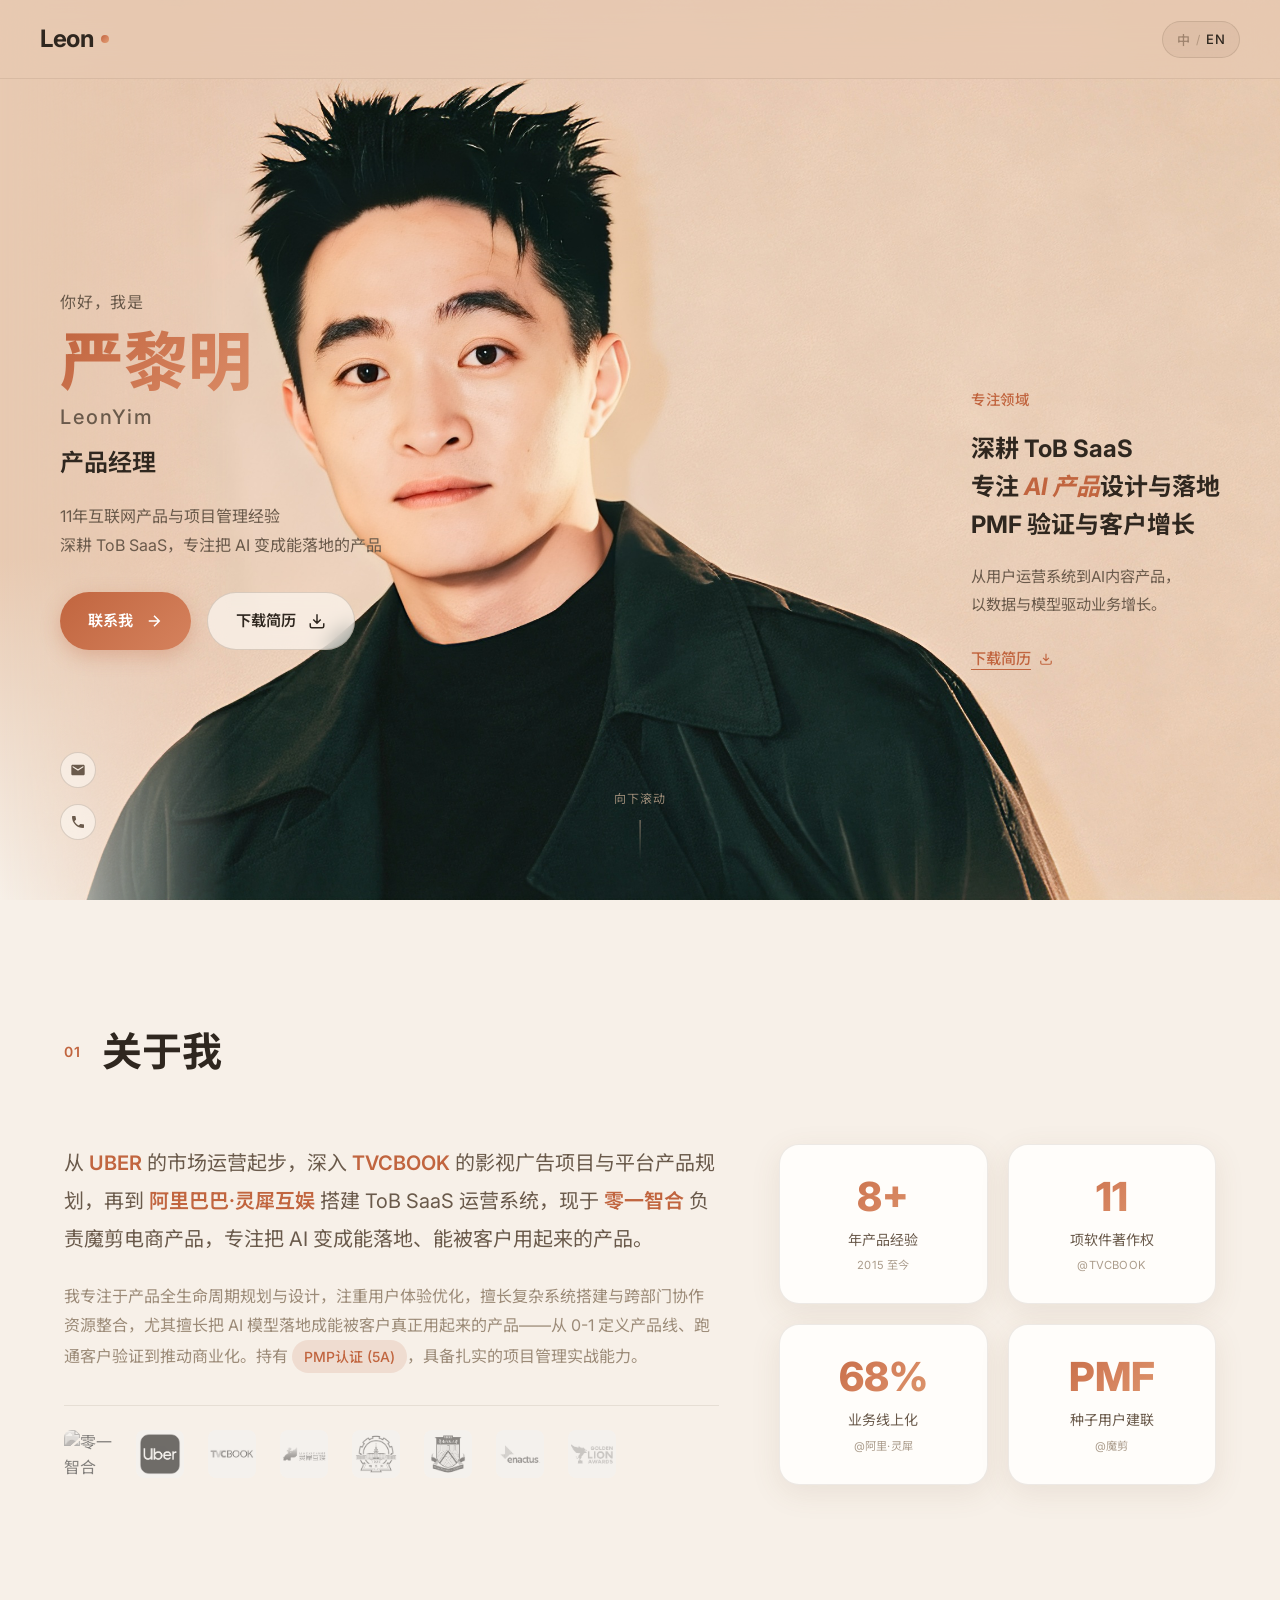
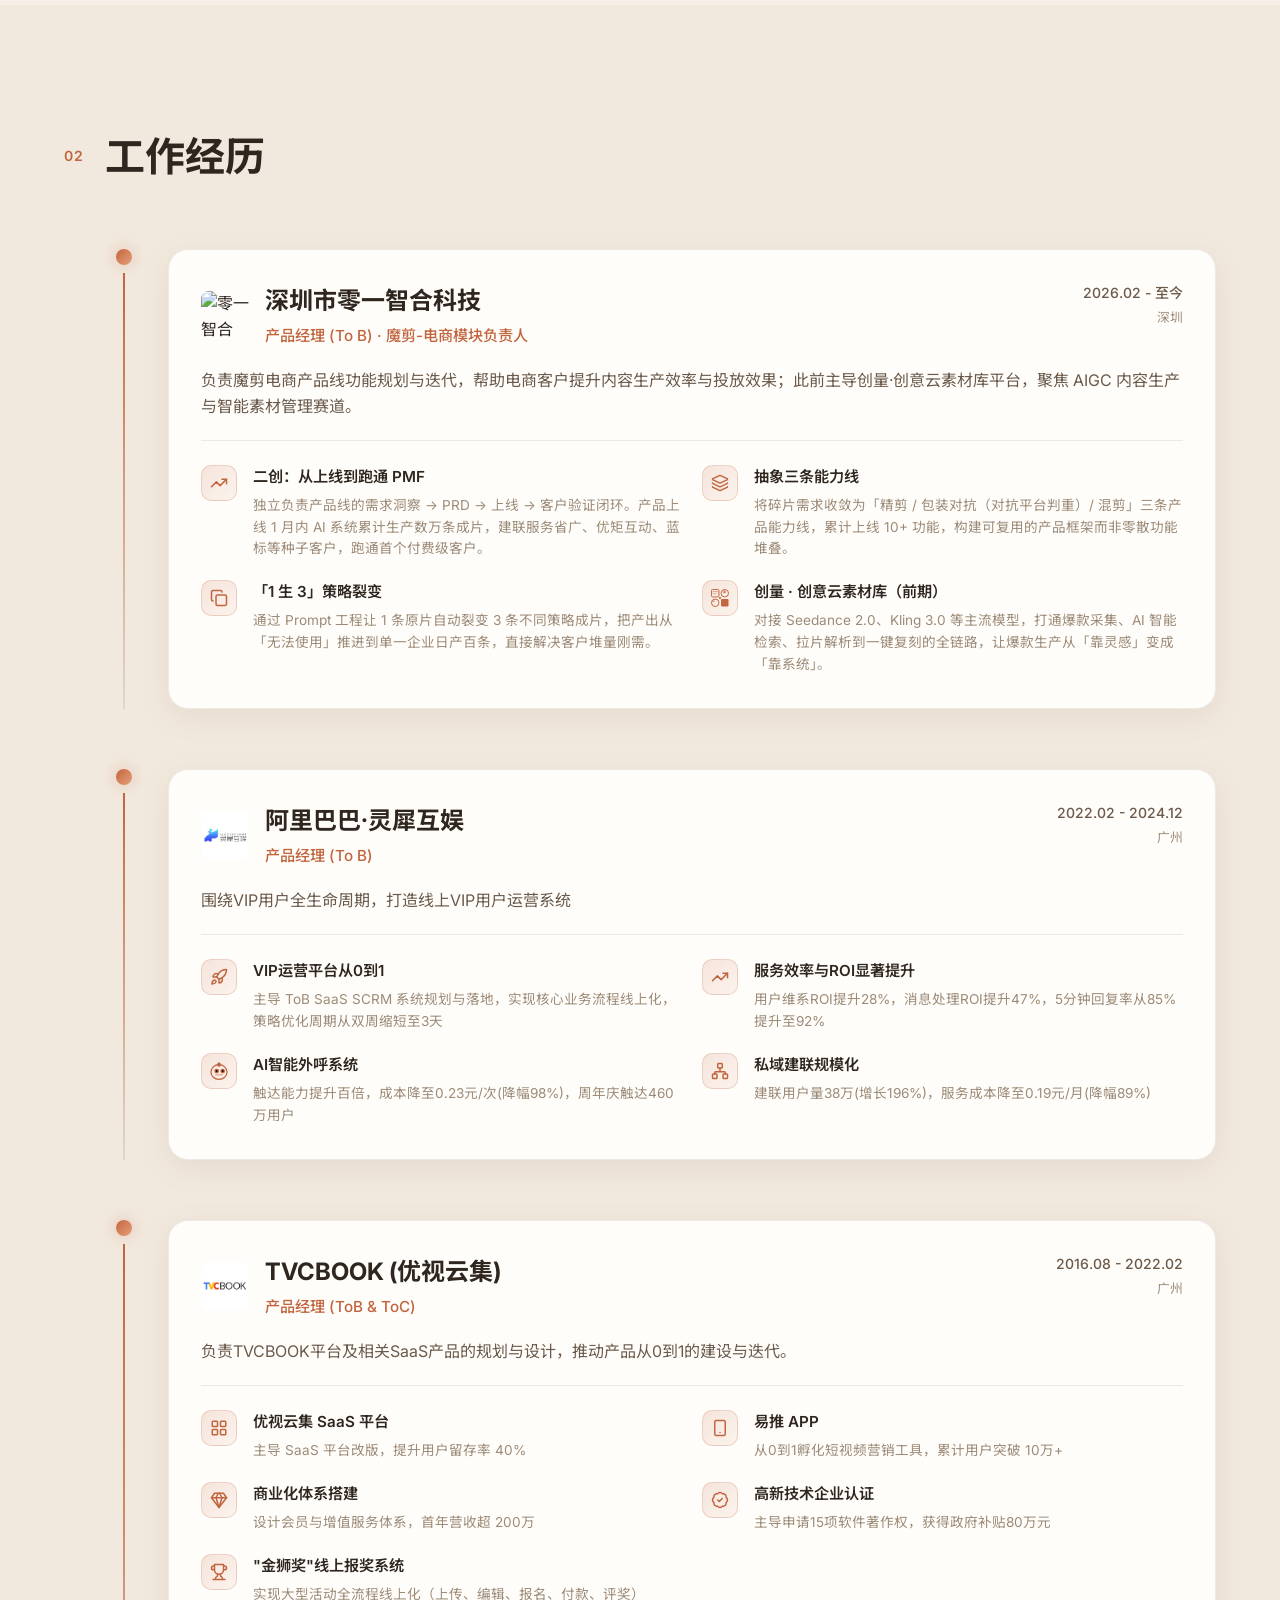
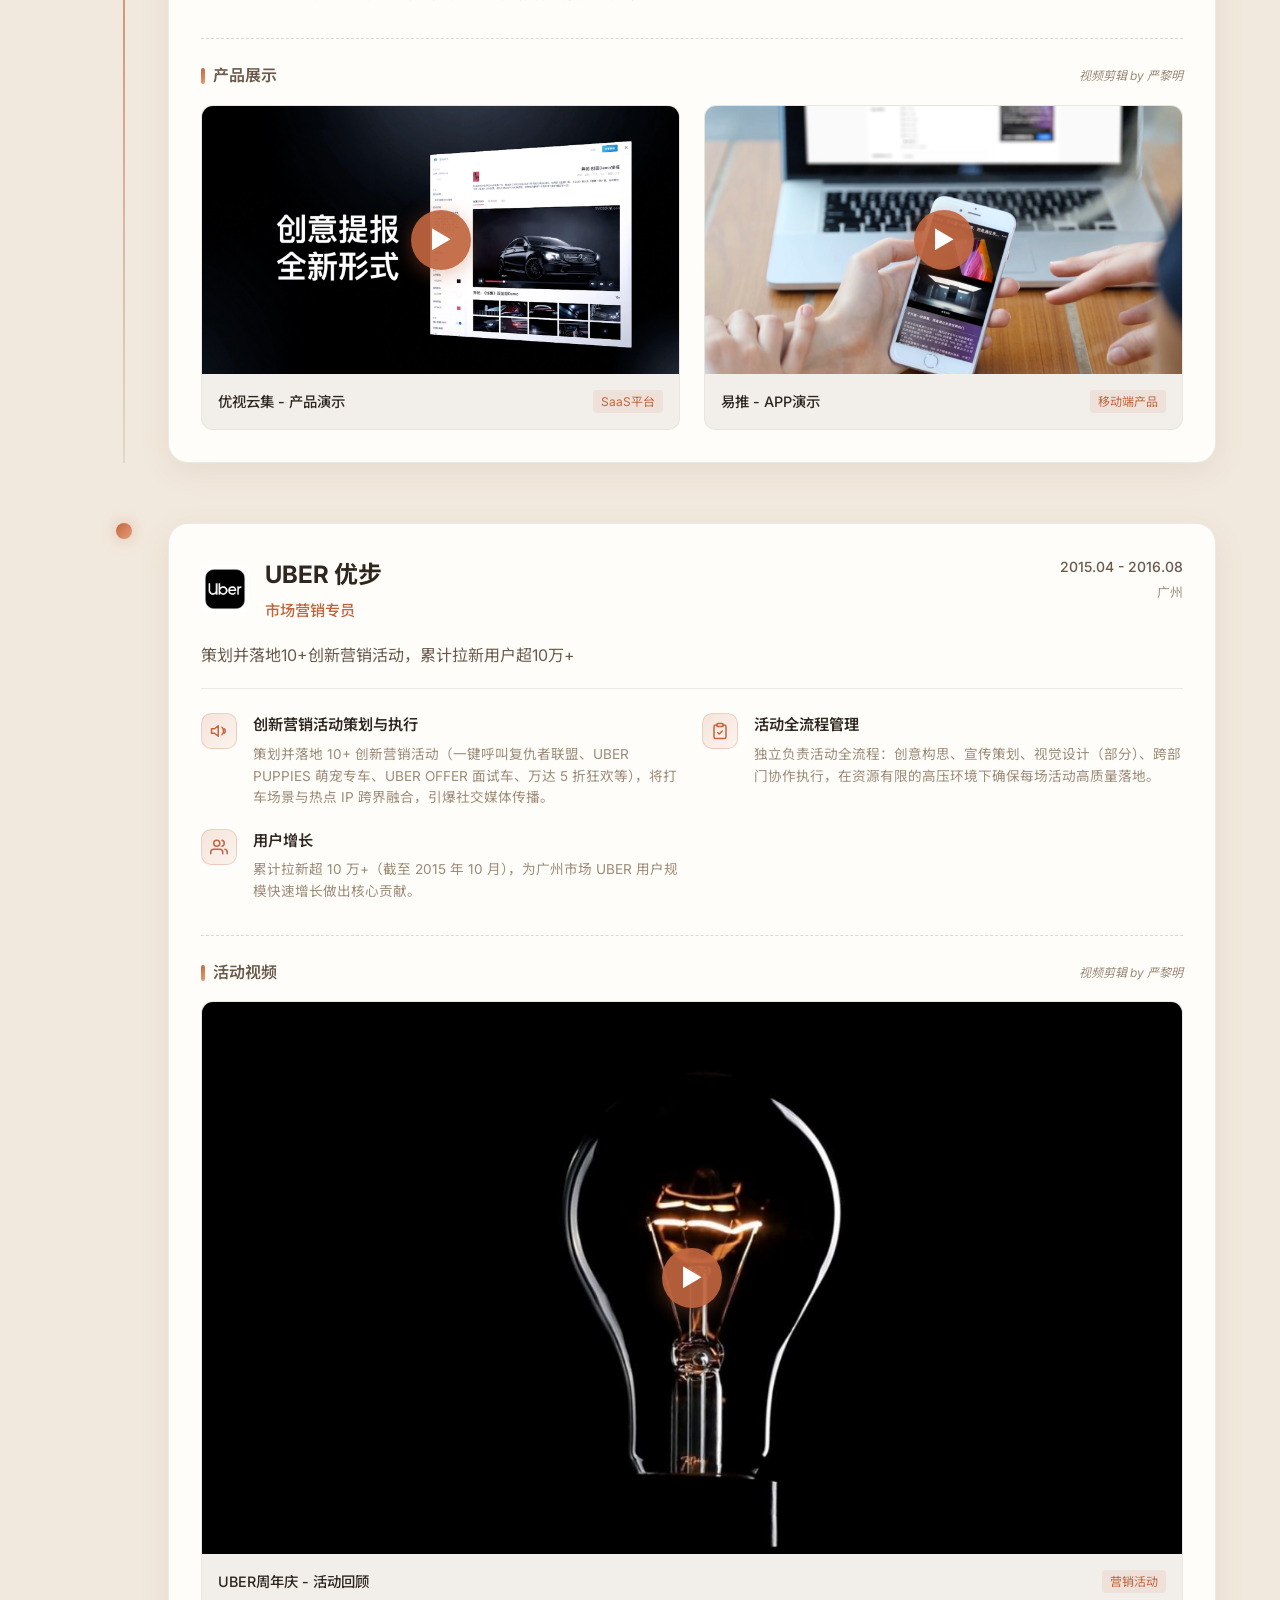
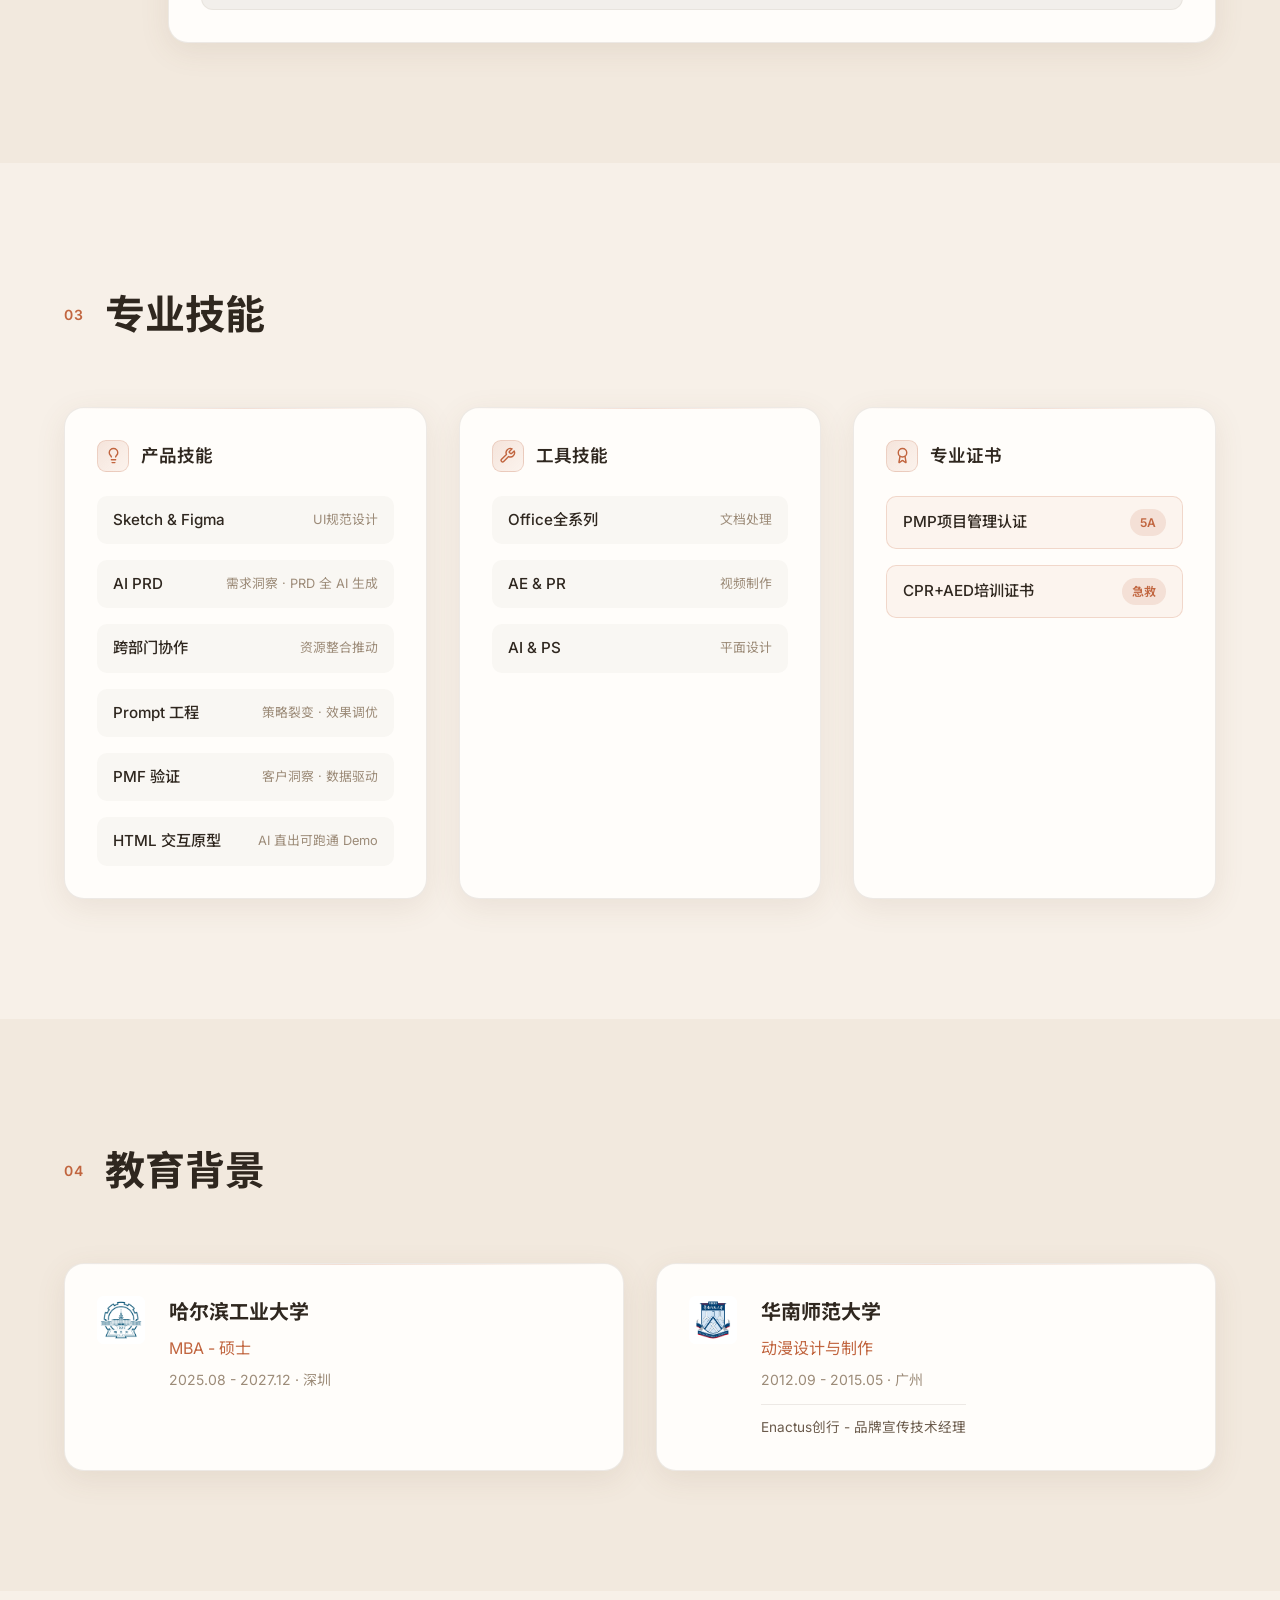
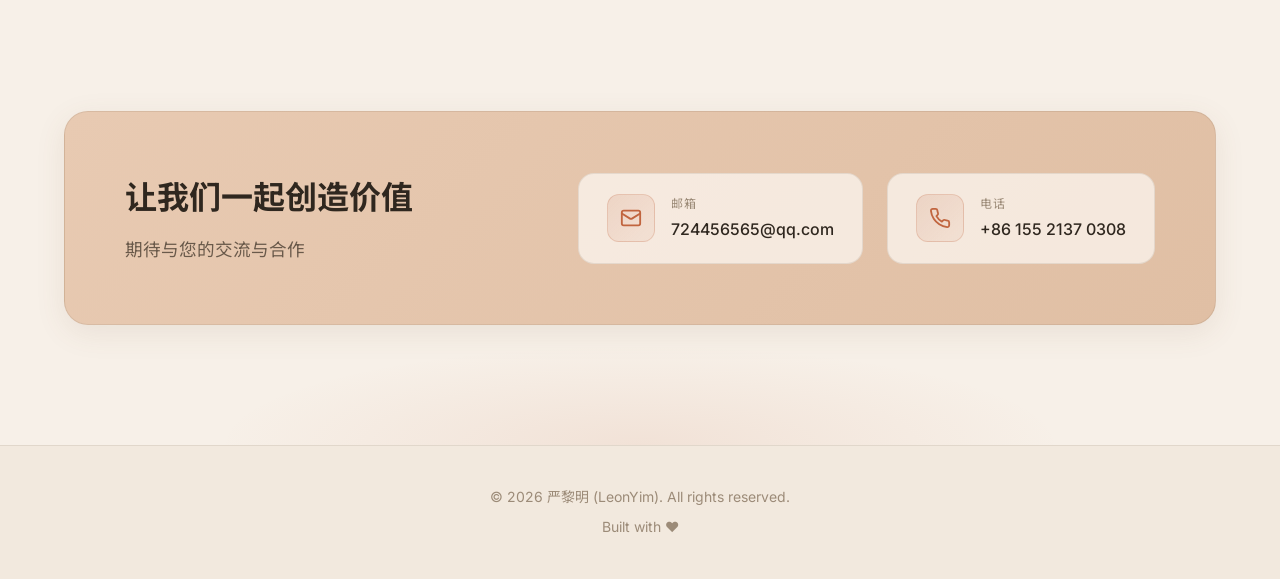
==== commit 5b824d99: "fix: disable all mobile responsive breakpoints, always show desktop layout Co-Authored-By: Claude <n" ====
--- a/V2/index.html
+++ b/V2/index.html
@@ -53,7 +53,6 @@
 </head>
 
 <body>
-    <div id="app">
     <!-- 导航栏 -->
     <nav class="navbar">
         <div class="nav-logo">
@@ -733,7 +732,6 @@
 
     <script src="i18n.js"></script>
     <script src="script.js"></script>
-    </div>
 </body>
 
 </html>
--- a/V2/styles.css
+++ b/V2/styles.css
@@ -745,7 +745,7 @@
     transform: translateX(-50%) translateY(0);
 }
 
-@media (max-width: 768px) {
+@media (max-width: 0px) {
     .logo-wall {
         gap: 16px;
         flex-wrap: wrap;
@@ -1339,13 +1339,13 @@
 /* ========================================
    响应式设计
    ======================================== */
-@media (max-width: 1200px) {
+@media (max-width: 0px) {
     .skills-grid {
         grid-template-columns: repeat(2, 1fr);
     }
 }
 
-@media (max-width: 992px) {
+@media (max-width: 0px) {
     :root {
         --section-padding: 80px;
     }
@@ -1369,7 +1369,7 @@
     }
 }
 
-@media (max-width: 768px) {
+@media (max-width: 0px) {
     .navbar {
         padding: 16px 20px;
     }
@@ -1473,7 +1473,7 @@
     }
 }
 
-@media (max-width: 480px) {
+@media (max-width: 0px) {
     .hero-buttons {
         flex-direction: column;
     }
@@ -1677,7 +1677,7 @@
     font-style: italic;
 }
 
-@media (max-width: 768px) {
+@media (max-width: 0px) {
     .video-grid {
         grid-template-columns: 1fr;
     }
@@ -1771,27 +1771,3 @@
 .video-modal-close:hover {
     opacity: 0.7;
 }
-
-/* ========================================
-   手机强制横屏
-   ======================================== */
-@media screen and (max-width: 900px) and (orientation: portrait) {
-    html, body {
-        width: 100vh;
-        height: 100vw;
-        overflow: hidden;
-    }
-
-    #app {
-        width: 100vh;
-        height: 100vw;
-        position: absolute;
-        top: 0;
-        left: 100vw;
-        transform: rotate(90deg);
-        transform-origin: top left;
-        overflow-y: auto;
-        overflow-x: hidden;
-        -webkit-overflow-scrolling: touch;
-    }
-}
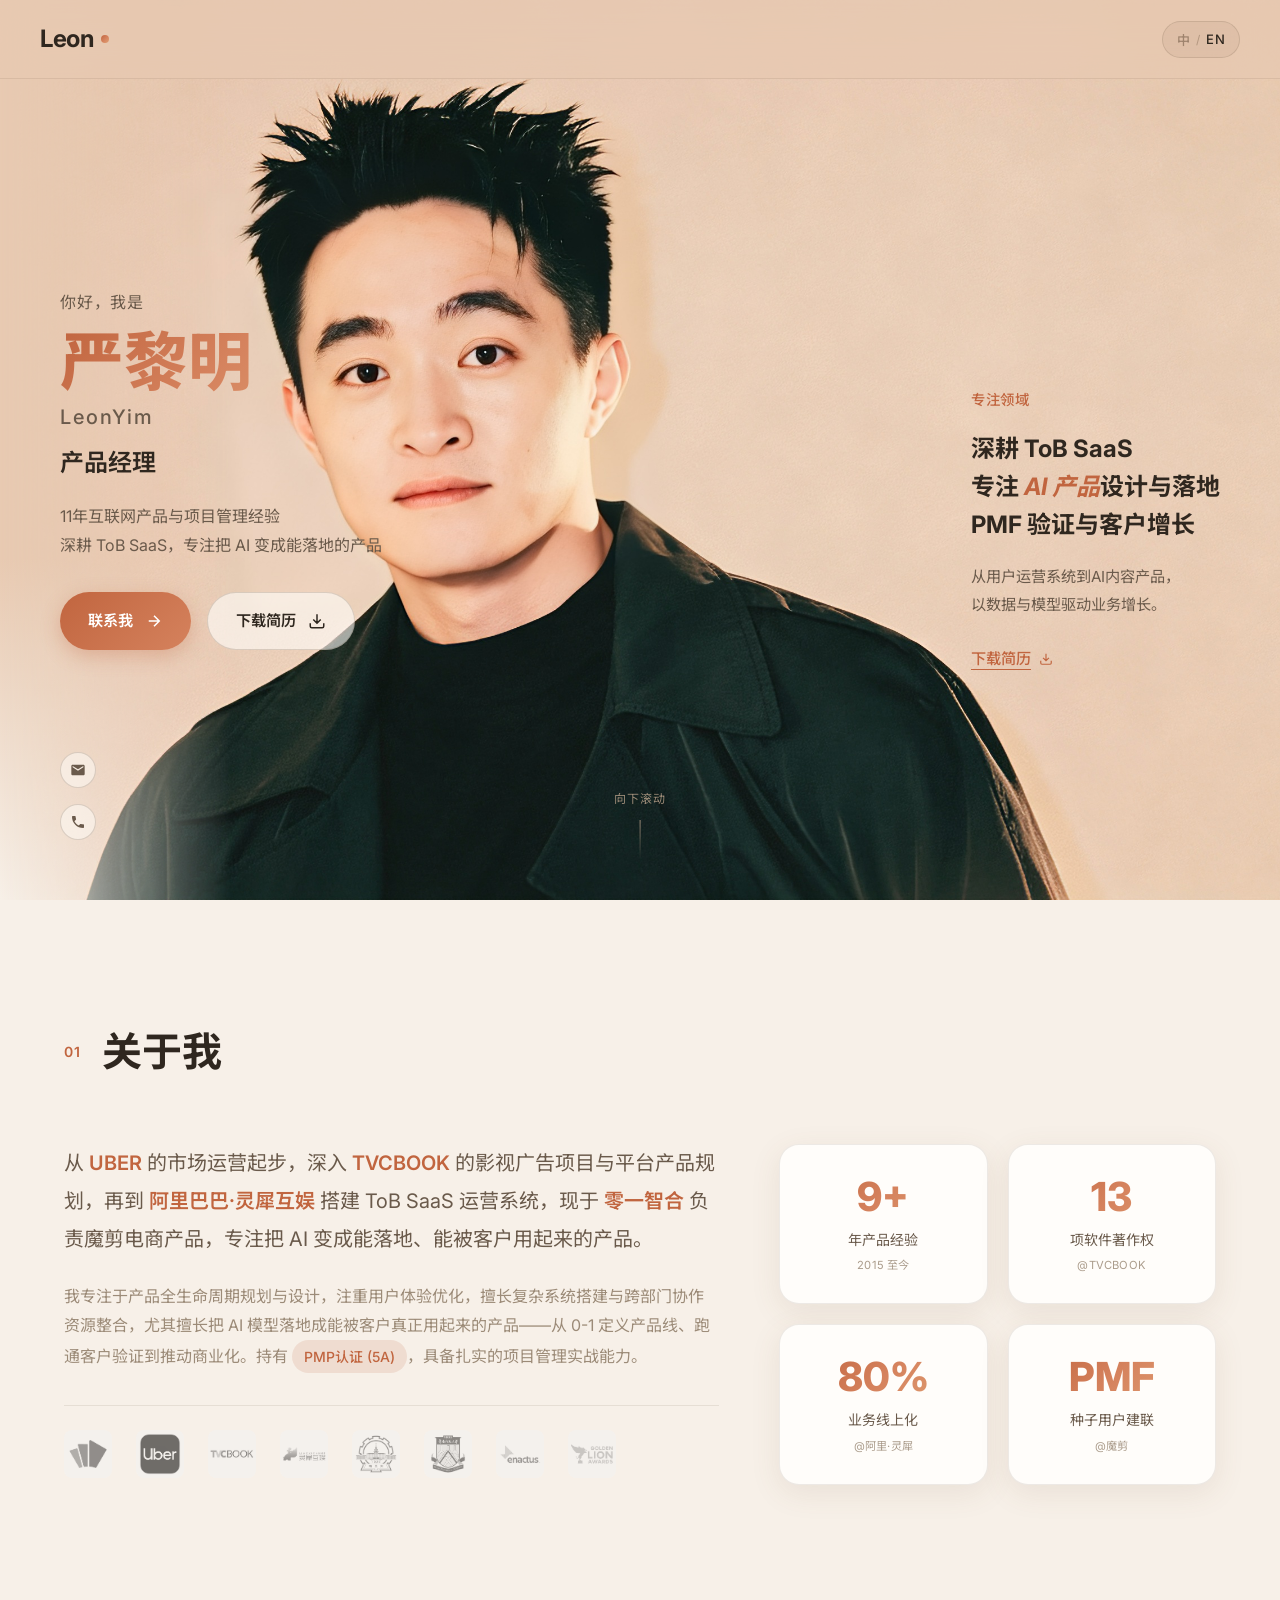
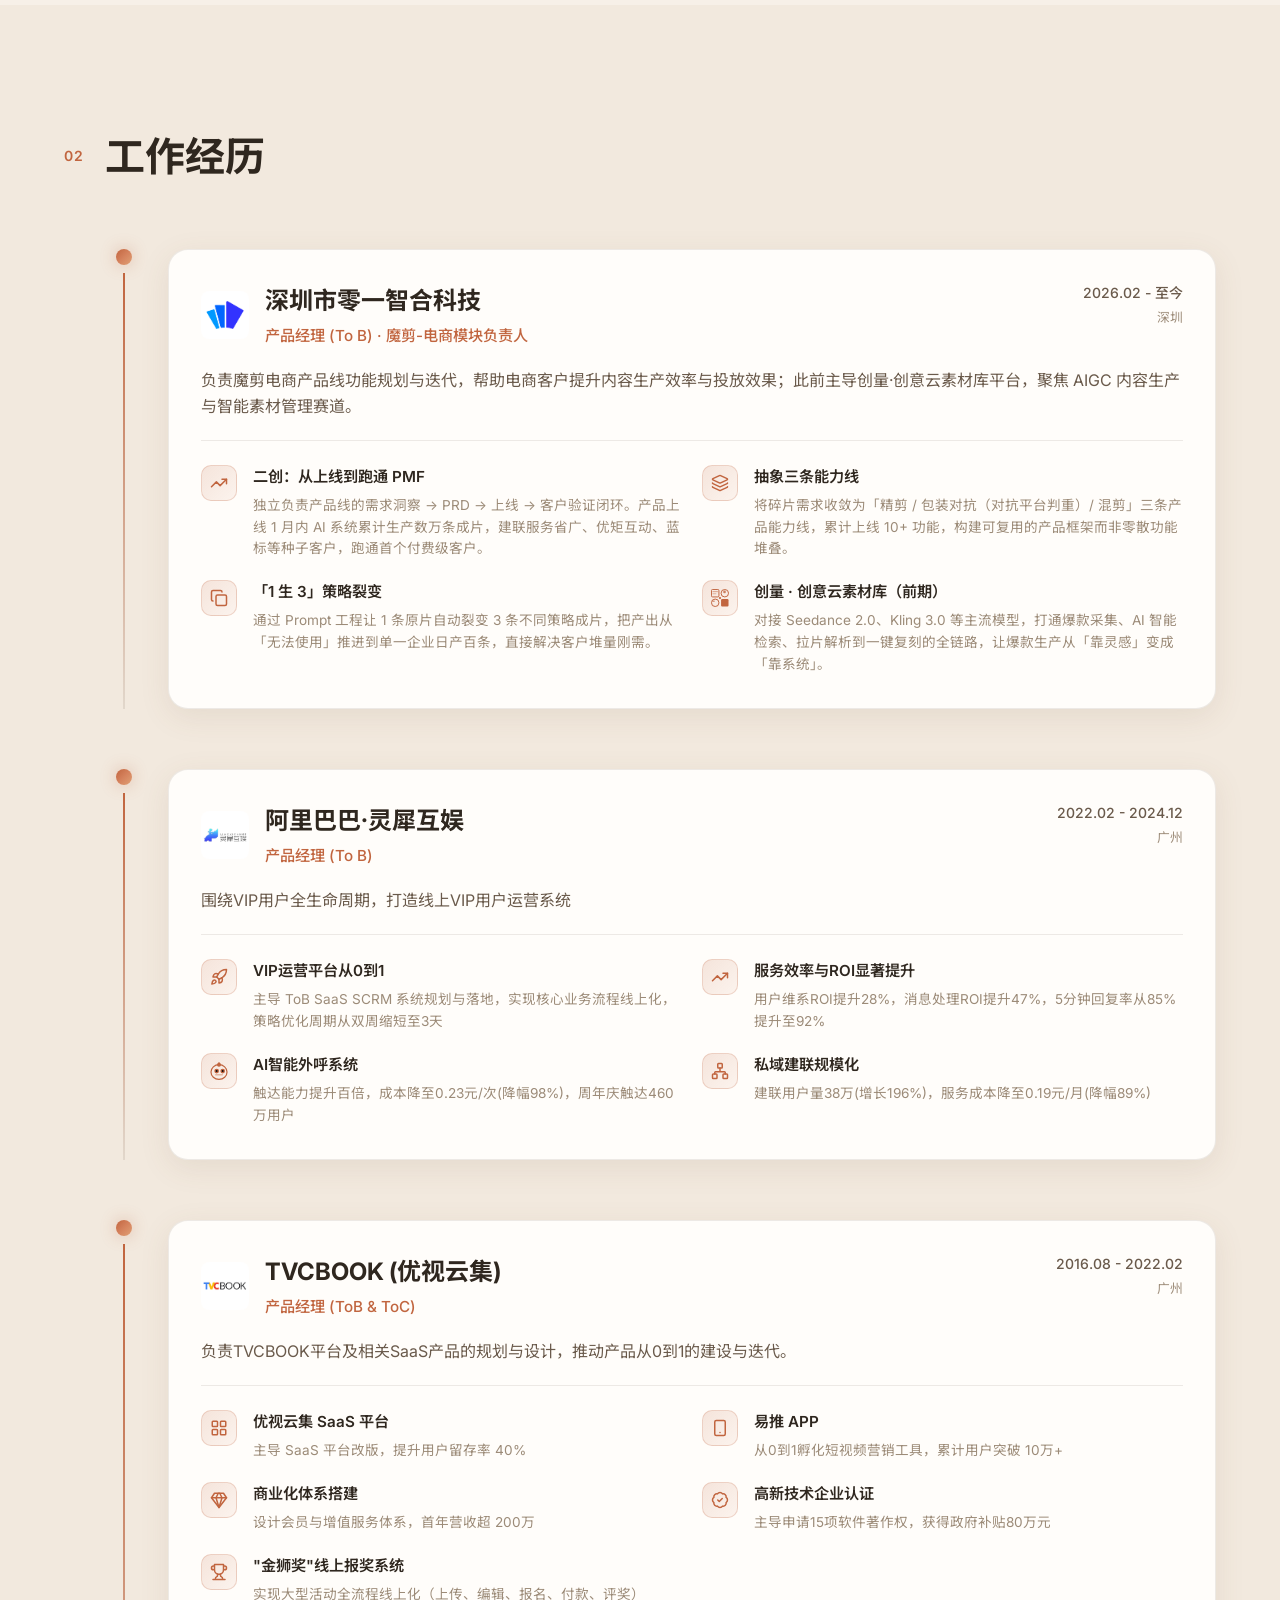
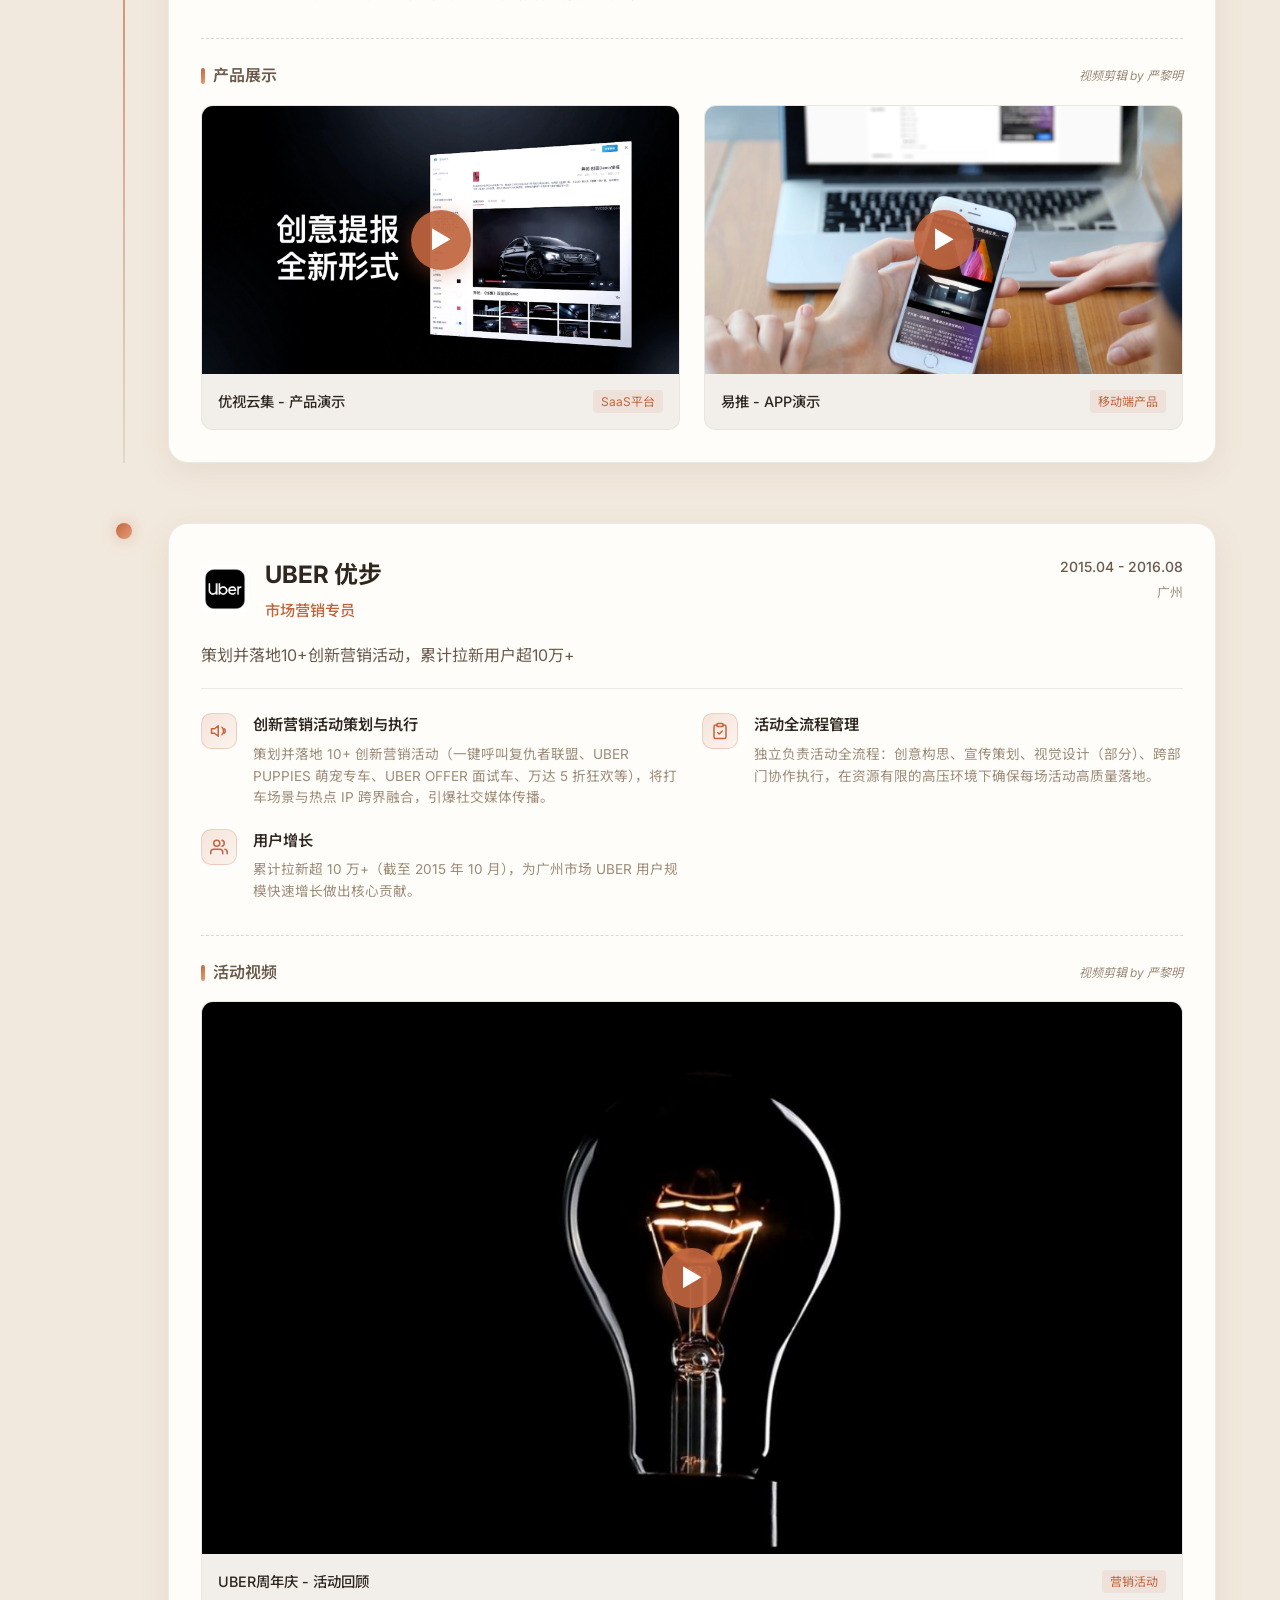
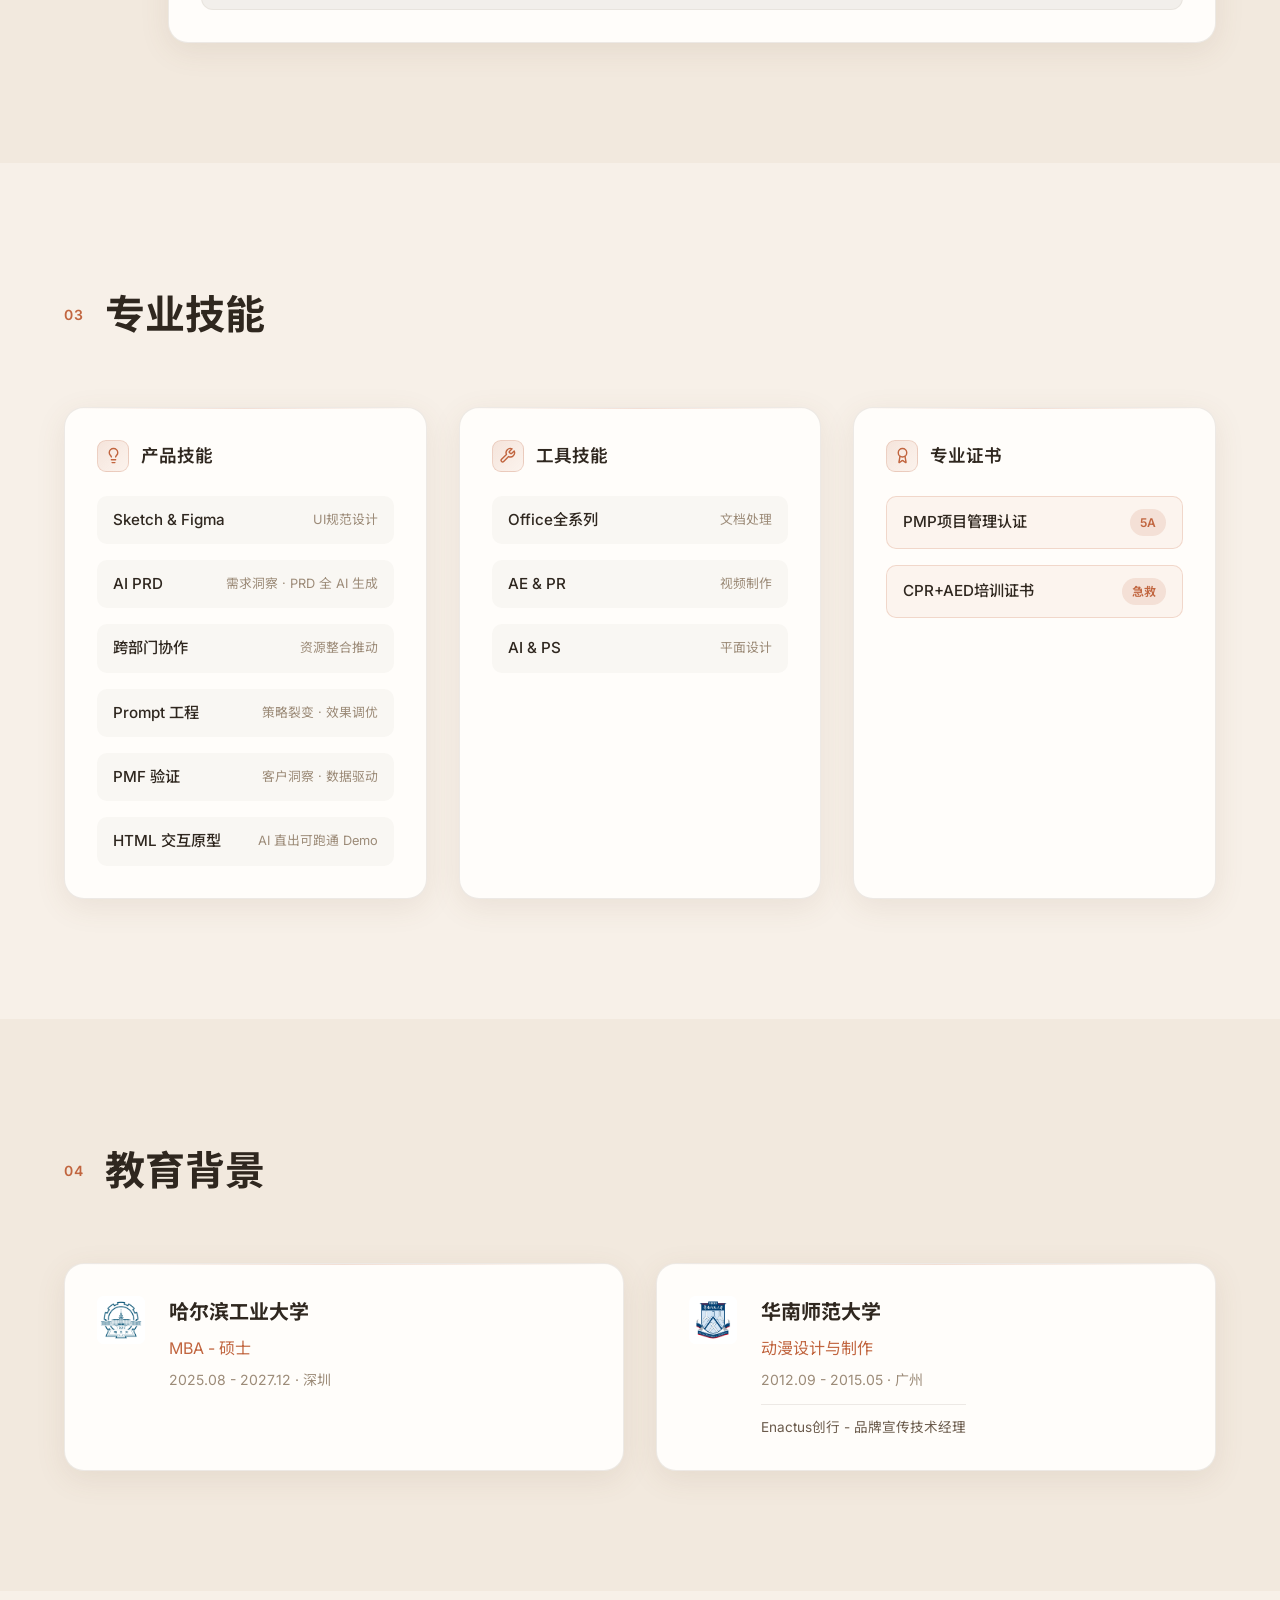
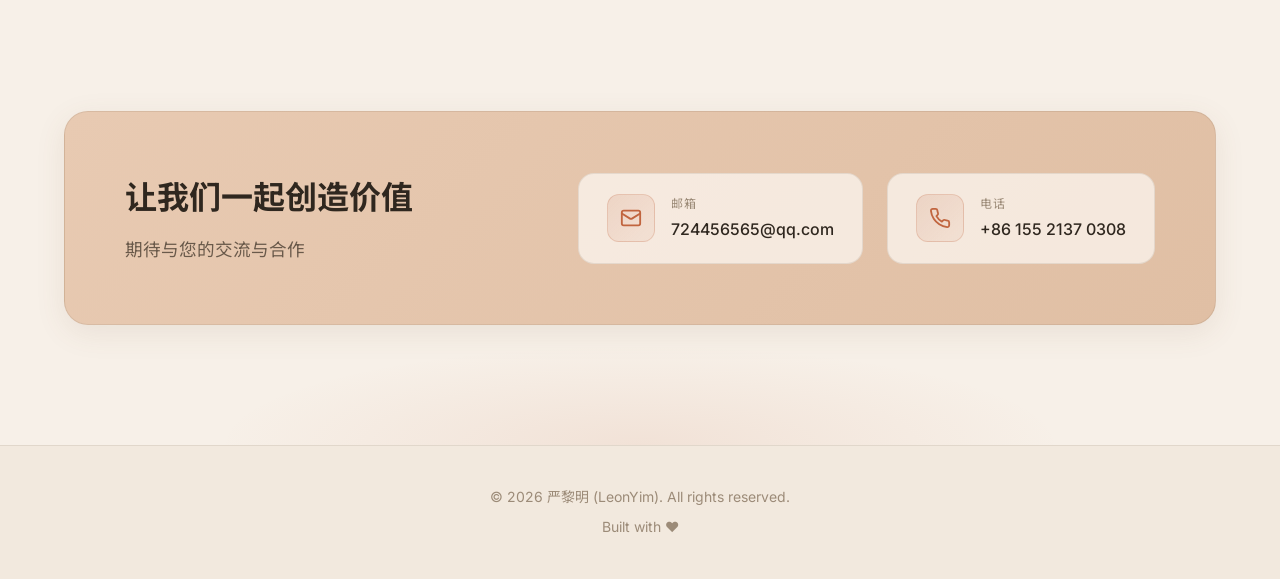
==== commit c852518e: "fix: use absolute paths for all assets, fix video loading on Vercel Co-Authored-By: Claude <noreply@" ====
--- a/V2/index.html
+++ b/V2/index.html
@@ -15,8 +15,8 @@
     <link rel="canonical" href="https://www.leonyim.me/">
 
     <!-- Favicon -->
-    <link rel="icon" type="image/png" href="../other/image/portrait-beige.png">
-    <link rel="apple-touch-icon" href="../other/image/portrait-beige.png">
+    <link rel="icon" type="image/png" href="/other/image/portrait-beige.png">
+    <link rel="apple-touch-icon" href="/other/image/portrait-beige.png">
 
     <!-- Open Graph (Facebook / 微信 / 通用) -->
     <meta property="og:type" content="profile">
@@ -74,7 +74,7 @@
     <section class="hero" id="hero">
         <!-- 人物背景层 - 贯穿整个Hero -->
         <div class="hero-portrait-layer">
-            <img src="../other/image/portrait-beige.png" alt="严黎明" class="hero-portrait-bg">
+            <img src="/other/image/portrait-beige.png" alt="严黎明" class="hero-portrait-bg">
         </div>
 
         <!-- 内容层 - 覆盖在人物上 -->
@@ -95,7 +95,7 @@
                             <path d="M5 12h14M12 5l7 7-7 7" />
                         </svg>
                     </a>
-                    <a href="../other/resume/最新版本/严黎明-产品经理-简历_new.pdf" class="btn btn-secondary" download id="downloadBtn">
+                    <a href="/other/resume/最新版本/严黎明-产品经理-简历_new.pdf" class="btn btn-secondary" download id="downloadBtn">
                         <span data-i18n="hero.download">下载简历</span>
                         <svg class="btn-icon" viewBox="0 0 24 24" fill="none" stroke="currentColor" stroke-width="2">
                             <path d="M21 15v4a2 2 0 0 1-2 2H5a2 2 0 0 1-2-2v-4M7 10l5 5 5-5M12 15V3" />
@@ -115,7 +115,7 @@
                         <span class="title-line" data-i18n="aside.line3">产品设计与运营</span>
                     </h3>
                     <p class="stat-desc" data-i18n="aside.desc"></p>
-                    <a href="../other/resume/最新版本/严黎明-产品经理-简历_new.pdf" class="stat-link" download id="downloadLink">
+                    <a href="/other/resume/最新版本/严黎明-产品经理-简历_new.pdf" class="stat-link" download id="downloadLink">
                         <span data-i18n="hero.download">下载简历</span>
                         <svg width="14" height="14" viewBox="0 0 24 24" fill="none" stroke="currentColor"
                             stroke-width="2">
@@ -162,28 +162,28 @@
                     <!-- Logo 墙 -->
                     <div class="logo-wall">
                         <div class="logo-item" data-name="零一智合">
-                            <img src="../other/image/logo/创量广告.png" alt="零一智合">
+                            <img src="/other/image/logo/创量广告.png" alt="零一智合">
                         </div>
                         <div class="logo-item" data-name="UBER 优步">
-                            <img src="../other/image/logo/uber.png" alt="UBER">
+                            <img src="/other/image/logo/uber.png" alt="UBER">
                         </div>
                         <div class="logo-item" data-name="TVCBOOK 优视云集">
-                            <img src="../other/image/logo/TVCBOOK.png" alt="TVCBOOK">
+                            <img src="/other/image/logo/TVCBOOK.png" alt="TVCBOOK">
                         </div>
                         <div class="logo-item" data-name="阿里巴巴·灵犀互娱">
-                            <img src="../other/image/logo/灵犀互娱.png" alt="灵犀互娱">
+                            <img src="/other/image/logo/灵犀互娱.png" alt="灵犀互娱">
                         </div>
                         <div class="logo-item" data-name="哈尔滨工业大学">
-                            <img src="../other/image/logo/哈尔滨工业大学.png" alt="哈尔滨工业大学">
+                            <img src="/other/image/logo/哈尔滨工业大学.png" alt="哈尔滨工业大学">
                         </div>
                         <div class="logo-item" data-name="华南师范大学">
-                            <img src="../other/image/logo/华南师范大学.png" alt="华南师范大学">
+                            <img src="/other/image/logo/华南师范大学.png" alt="华南师范大学">
                         </div>
                         <div class="logo-item" data-name="Enactus 创行">
-                            <img src="../other/image/logo/enactus.png" alt="Enactus">
+                            <img src="/other/image/logo/enactus.png" alt="Enactus">
                         </div>
                         <div class="logo-item" data-name="金狮奖">
-                            <img src="../other/image/logo/金狮奖.png" alt="金狮奖">
+                            <img src="/other/image/logo/金狮奖.png" alt="金狮奖">
                         </div>
                     </div>
                 </div>
@@ -230,7 +230,7 @@
                     <div class="timeline-content">
                         <div class="timeline-header">
                             <div class="timeline-company">
-                                <img src="../other/image/logo/创量广告.png" alt="零一智合" class="company-logo">
+                                <img src="/other/image/logo/创量广告.png" alt="零一智合" class="company-logo">
                                 <div class="company-info">
                                     <h3 data-i18n="exp.lyzh.name">深圳市零一智合科技</h3>
                                     <span class="timeline-role" data-i18n="exp.lyzh.role">产品经理 (To B) · 魔剪-电商模块负责人</span>
@@ -298,7 +298,7 @@
                     <div class="timeline-content">
                         <div class="timeline-header">
                             <div class="timeline-company">
-                                <img src="../other/image/logo/灵犀互娱.png" alt="灵犀互娱" class="company-logo">
+                                <img src="/other/image/logo/灵犀互娱.png" alt="灵犀互娱" class="company-logo">
                                 <div class="company-info">
                                     <h3 data-i18n="exp.ali.name">阿里巴巴·灵犀互娱</h3>
                                     <span class="timeline-role" data-i18n="exp.ali.role">产品经理 (To B)</span>
@@ -367,7 +367,7 @@
                     <div class="timeline-content">
                         <div class="timeline-header">
                             <div class="timeline-company">
-                                <img src="../other/image/logo/TVCBOOK.png" alt="TVCBOOK" class="company-logo">
+                                <img src="/other/image/logo/TVCBOOK.png" alt="TVCBOOK" class="company-logo">
                                 <div class="company-info">
                                     <h3 data-i18n="exp.tvc.name">TVCBOOK (优视云集)</h3>
                                     <span class="timeline-role" data-i18n="exp.tvc.role">产品经理 (ToB & ToC)</span>
@@ -442,10 +442,10 @@
                                 </div>
                                 <div class="video-grid">
                                     <div class="video-card" role="button" tabindex="0"
-                                        onclick="openVideoModal('../other/project/tvcbook/video/优视云集-V6-Leon.mp4')"
-                                        onkeydown="handleVideoCardKey(event, '../other/project/tvcbook/video/优视云集-V6-Leon.mp4')">
+                                        onclick="openVideoModal('/other/project/tvcbook/video/优视云集-V6-Leon.mp4')"
+                                        onkeydown="handleVideoCardKey(event, '/other/project/tvcbook/video/优视云集-V6-Leon.mp4')">
                                         <div class="video-thumbnail">
-                                            <img src="../other/project/tvcbook/video/tb-bg.png" alt="优视云集">
+                                            <img src="/other/project/tvcbook/video/tb-bg.png" alt="优视云集">
                                             <div class="play-button">▶</div>
                                         </div>
                                         <div class="video-info">
@@ -454,10 +454,10 @@
                                         </div>
                                     </div>
                                     <div class="video-card" role="button" tabindex="0"
-                                        onclick="openVideoModal('../other/project/tvcbook/video/易推-V09.mp4')"
-                                        onkeydown="handleVideoCardKey(event, '../other/project/tvcbook/video/易推-V09.mp4')">
+                                        onclick="openVideoModal('/other/project/tvcbook/video/易推-V09.mp4')"
+                                        onkeydown="handleVideoCardKey(event, '/other/project/tvcbook/video/易推-V09.mp4')">
                                         <div class="video-thumbnail">
-                                            <img src="../other/project/tvcbook/video/yt-bg.png" alt="易推">
+                                            <img src="/other/project/tvcbook/video/yt-bg.png" alt="易推">
                                             <div class="play-button">▶</div>
                                         </div>
                                         <div class="video-info">
@@ -479,7 +479,7 @@
                     <div class="timeline-content">
                         <div class="timeline-header">
                             <div class="timeline-company">
-                                <img src="../other/image/logo/uber.png" alt="Uber" class="company-logo">
+                                <img src="/other/image/logo/uber.png" alt="Uber" class="company-logo">
                                 <div class="company-info">
                                     <h3 data-i18n="exp.uber.name">UBER 优步</h3>
                                     <span class="timeline-role" data-i18n="exp.uber.role">市场营销专员</span>
@@ -533,10 +533,10 @@
                                 </div>
                                 <div class="video-grid">
                                     <div class="video-card" role="button" tabindex="0"
-                                        onclick="openVideoModal('../other/project/UBER/UBER周年庆.mp4')"
-                                        onkeydown="handleVideoCardKey(event, '../other/project/UBER/UBER周年庆.mp4')">
+                                        onclick="openVideoModal('/other/project/UBER/UBER周年庆.mp4')"
+                                        onkeydown="handleVideoCardKey(event, '/other/project/UBER/UBER周年庆.mp4')">
                                         <div class="video-thumbnail">
-                                            <img src="../other/project/UBER/uber-封面.jpg" alt="UBER周年庆">
+                                            <img src="/other/project/UBER/uber-封面.jpg" alt="UBER周年庆">
                                             <div class="play-button">▶</div>
                                         </div>
                                         <div class="video-info">
@@ -653,7 +653,7 @@
             <div class="education-grid">
                 <div class="education-card">
                     <div class="education-icon education-logo">
-                        <img src="../other/image/logo/哈尔滨工业大学.png" alt="哈尔滨工业大学">
+                        <img src="/other/image/logo/哈尔滨工业大学.png" alt="哈尔滨工业大学">
                     </div>
                     <div class="education-content">
                         <h3 data-i18n="edu.hit.name">哈尔滨工业大学</h3>
@@ -663,7 +663,7 @@
                 </div>
                 <div class="education-card">
                     <div class="education-icon education-logo">
-                        <img src="../other/image/logo/华南师范大学.png" alt="华南师范大学">
+                        <img src="/other/image/logo/华南师范大学.png" alt="华南师范大学">
                     </div>
                     <div class="education-content">
                         <h3 data-i18n="edu.scnu.name">华南师范大学</h3>
--- a/V2/styles.css
+++ b/V2/styles.css
@@ -745,7 +745,7 @@
     transform: translateX(-50%) translateY(0);
 }
 
-@media (max-width: 0px) {
+@media (max-width: 768px) {
     .logo-wall {
         gap: 16px;
         flex-wrap: wrap;
@@ -1339,13 +1339,13 @@
 /* ========================================
    响应式设计
    ======================================== */
-@media (max-width: 0px) {
+@media (max-width: 1200px) {
     .skills-grid {
         grid-template-columns: repeat(2, 1fr);
     }
 }
 
-@media (max-width: 0px) {
+@media (max-width: 992px) {
     :root {
         --section-padding: 80px;
     }
@@ -1369,7 +1369,7 @@
     }
 }
 
-@media (max-width: 0px) {
+@media (max-width: 768px) {
     .navbar {
         padding: 16px 20px;
     }
@@ -1473,7 +1473,7 @@
     }
 }
 
-@media (max-width: 0px) {
+@media (max-width: 480px) {
     .hero-buttons {
         flex-direction: column;
     }
@@ -1677,7 +1677,7 @@
     font-style: italic;
 }
 
-@media (max-width: 0px) {
+@media (max-width: 768px) {
     .video-grid {
         grid-template-columns: 1fr;
     }
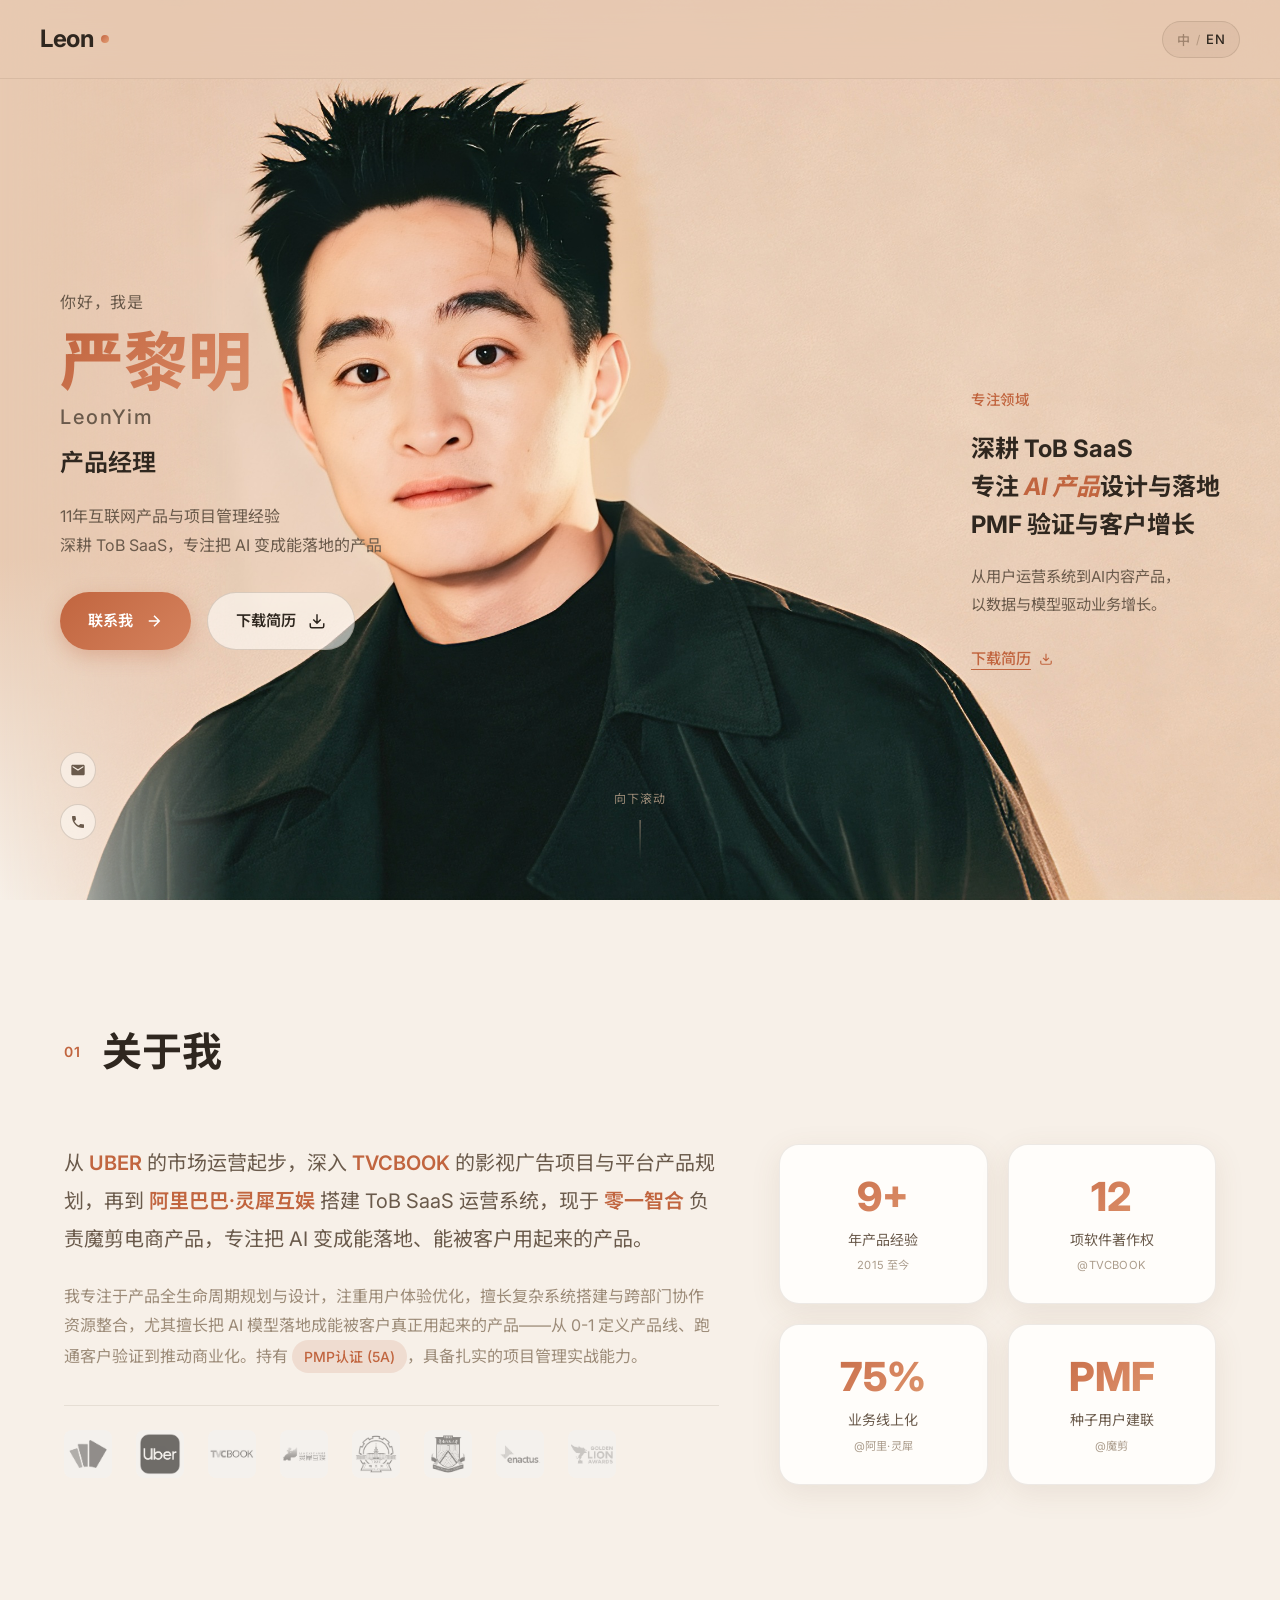
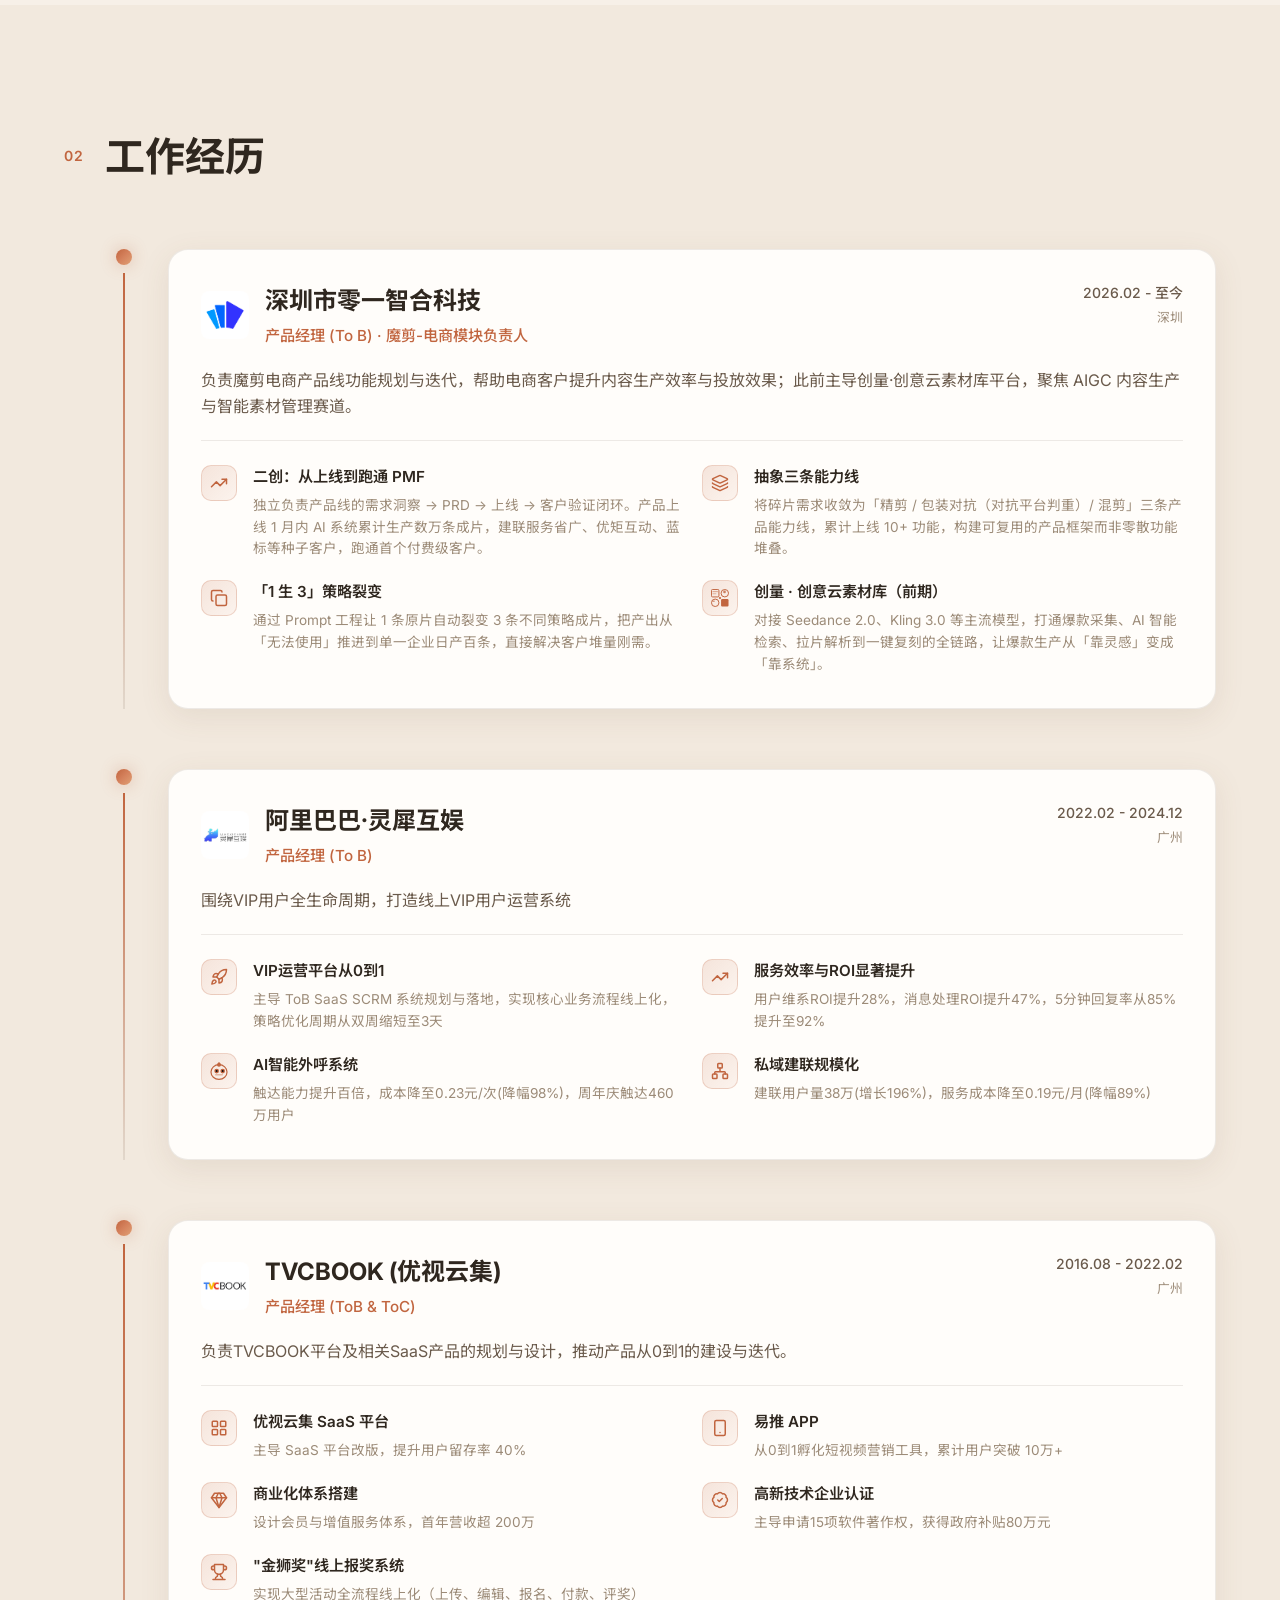
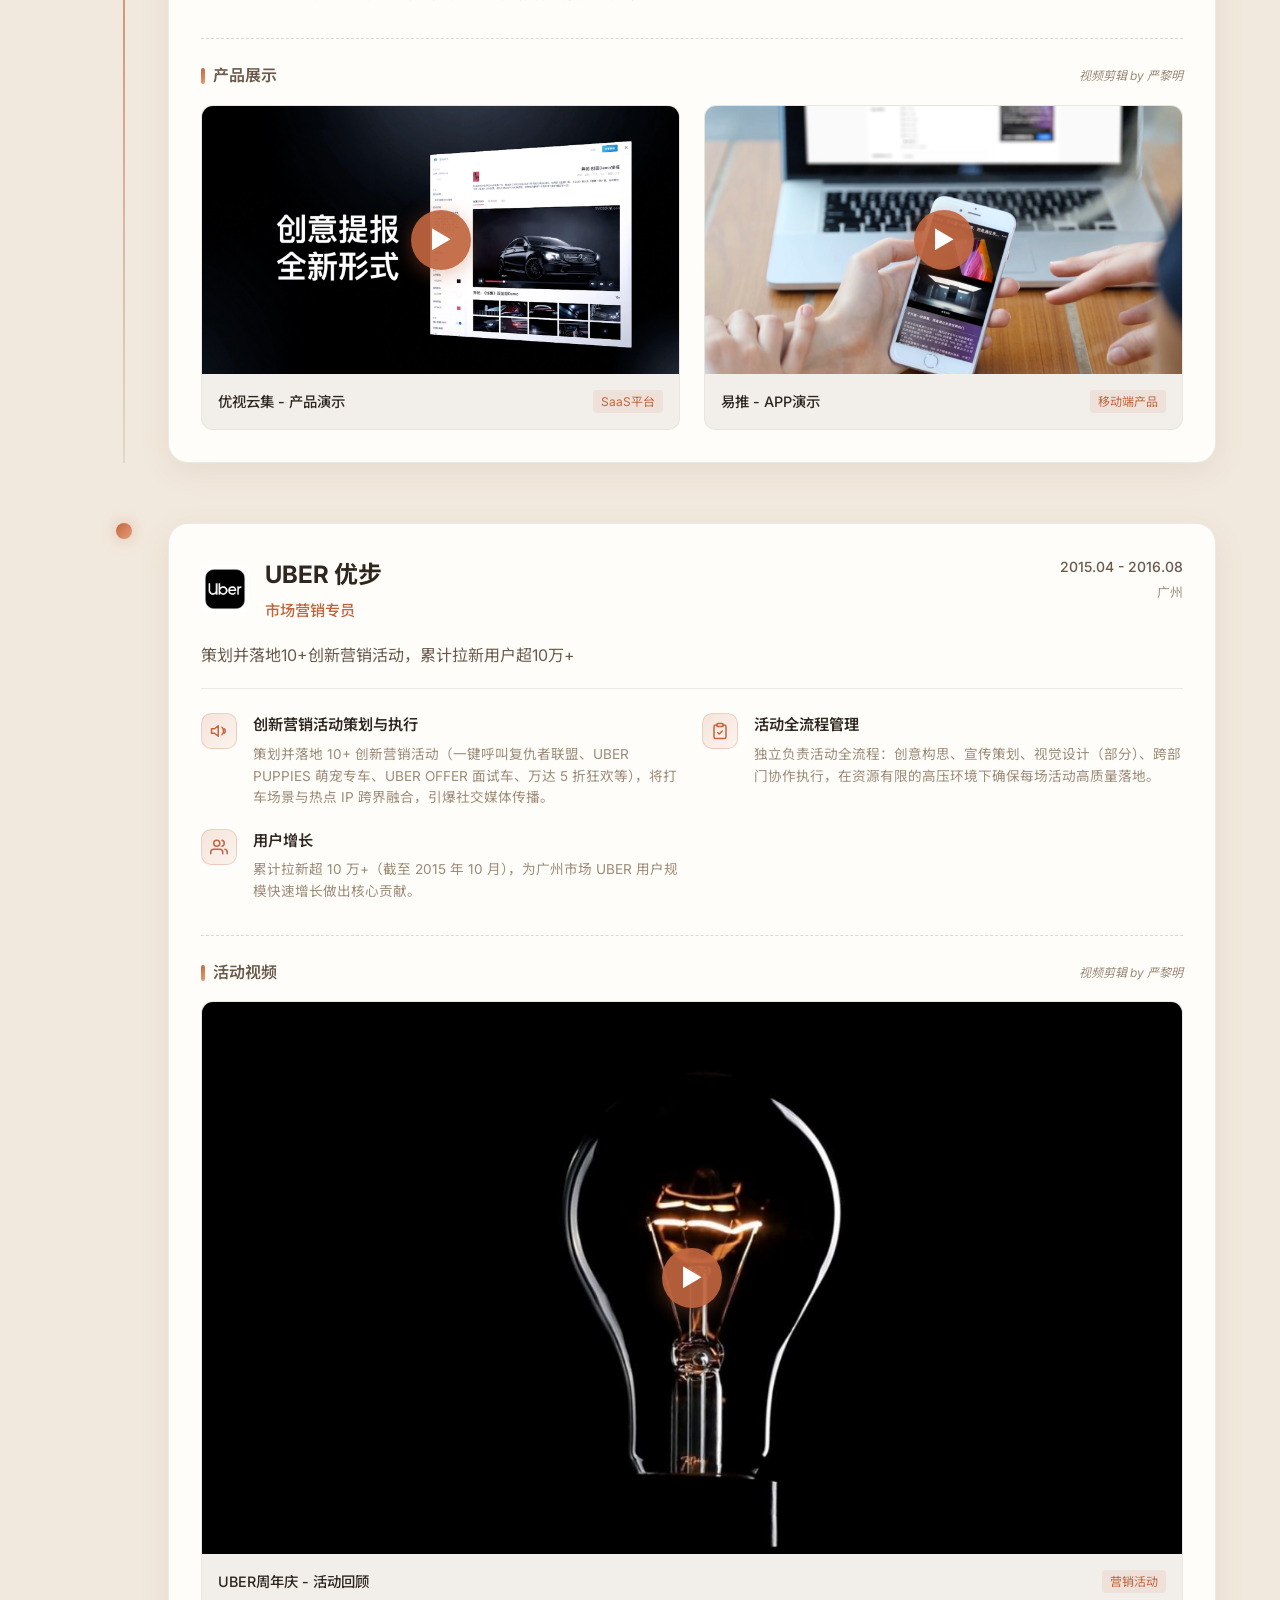
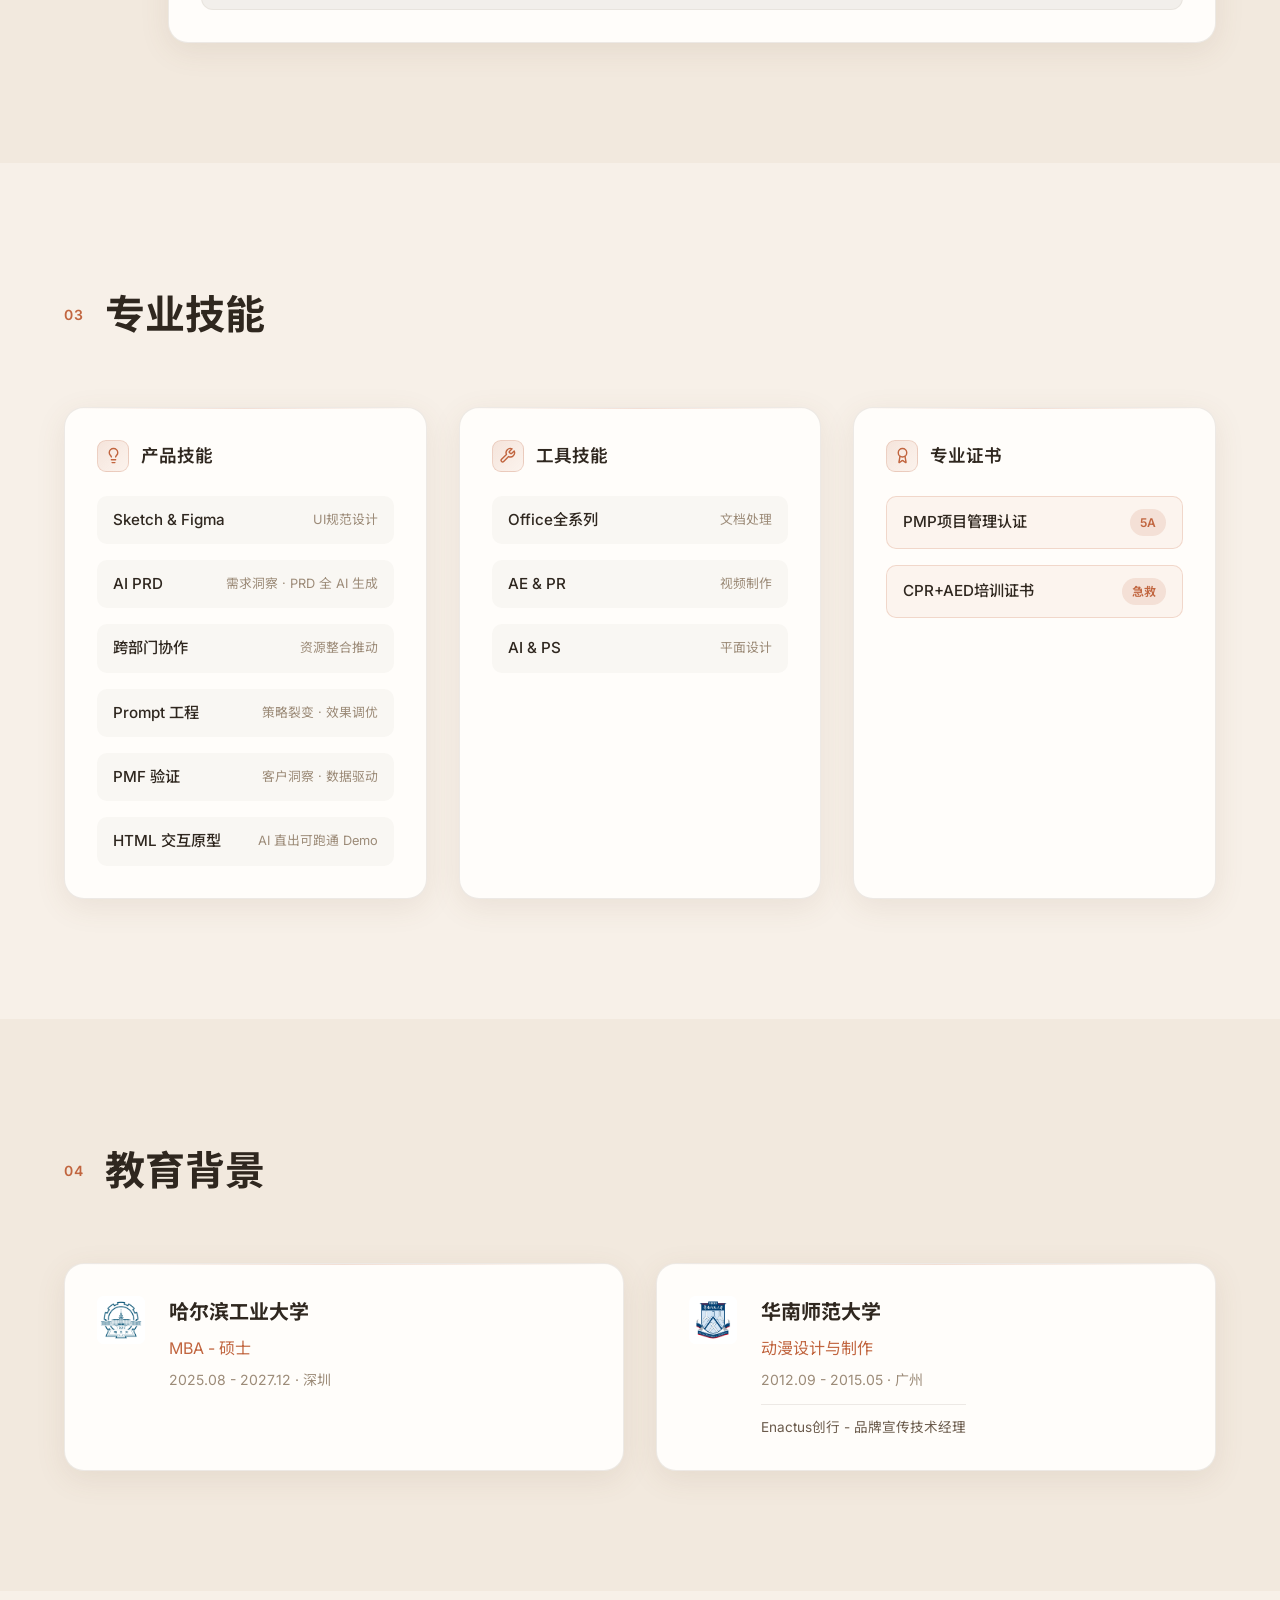
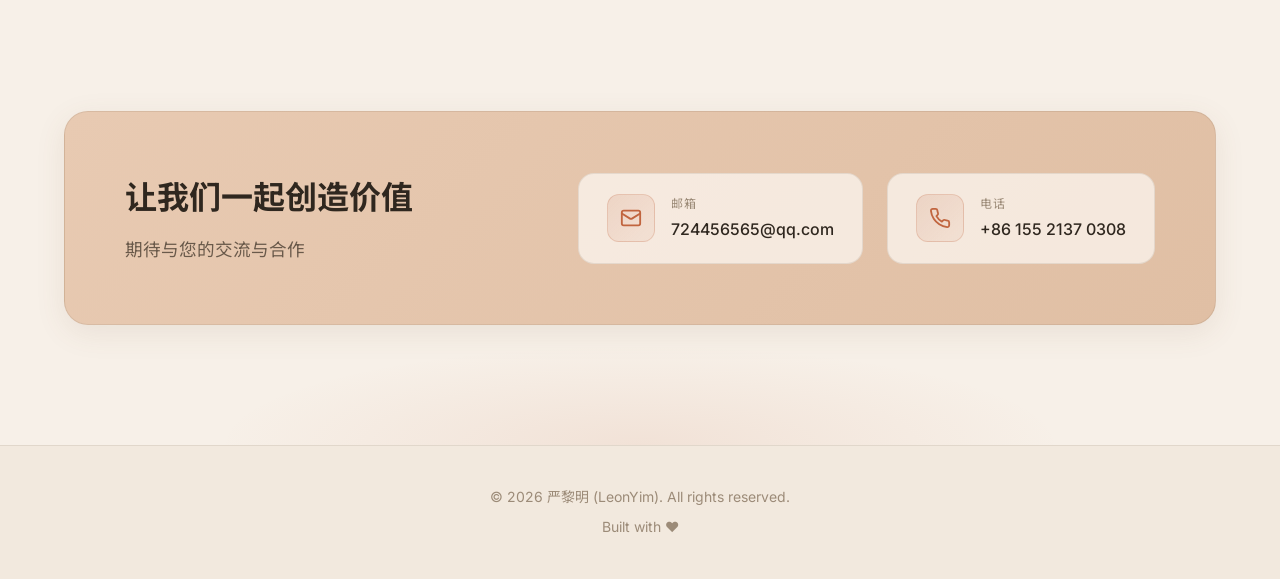
==== commit f4f9a3e5: "fix: use cropped square favicon instead of full portrait Co-Authored-By: Claude <noreply@anthropic.c" ====
--- a/V2/index.html
+++ b/V2/index.html
@@ -15,8 +15,8 @@
     <link rel="canonical" href="https://www.leonyim.me/">
 
     <!-- Favicon -->
-    <link rel="icon" type="image/png" href="/other/image/portrait-beige.png">
-    <link rel="apple-touch-icon" href="/other/image/portrait-beige.png">
+    <link rel="icon" type="image/png" href="/other/image/favicon.png">
+    <link rel="apple-touch-icon" href="/other/image/favicon.png">
 
     <!-- Open Graph (Facebook / 微信 / 通用) -->
     <meta property="og:type" content="profile">
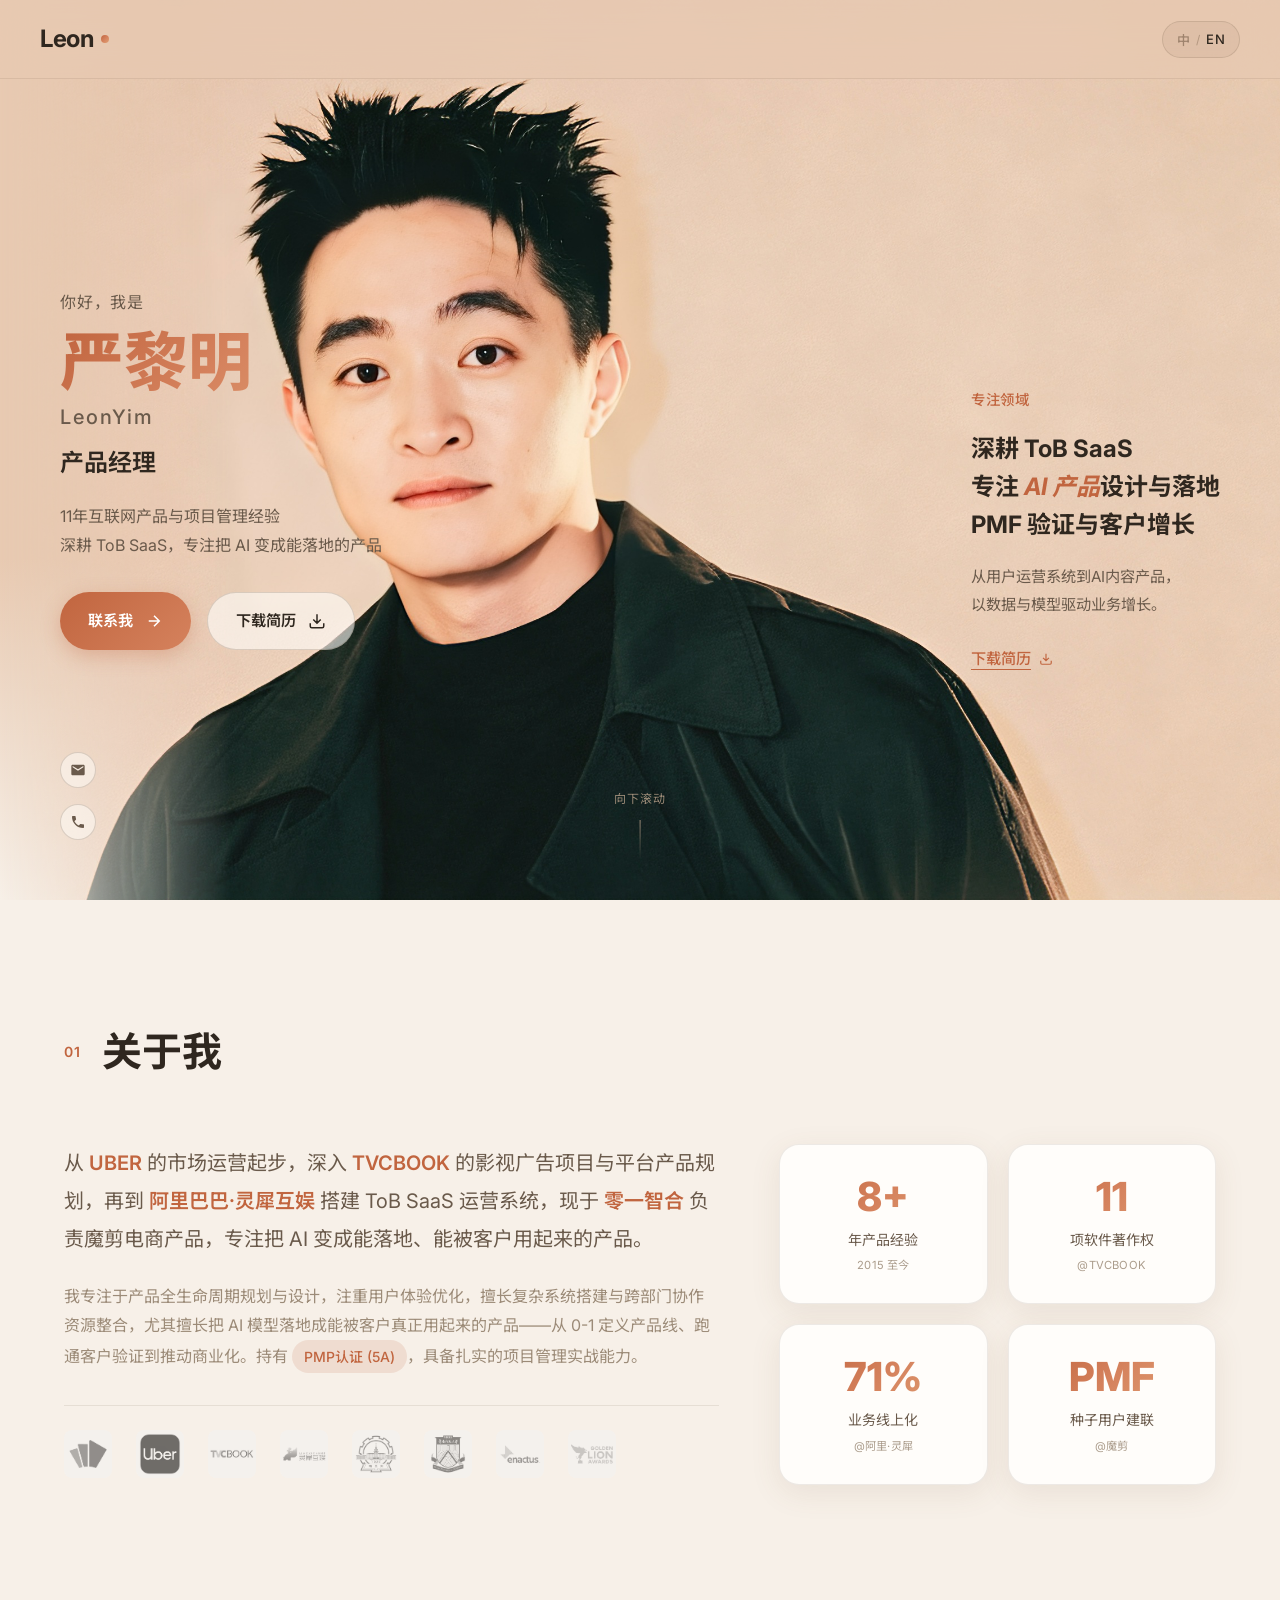
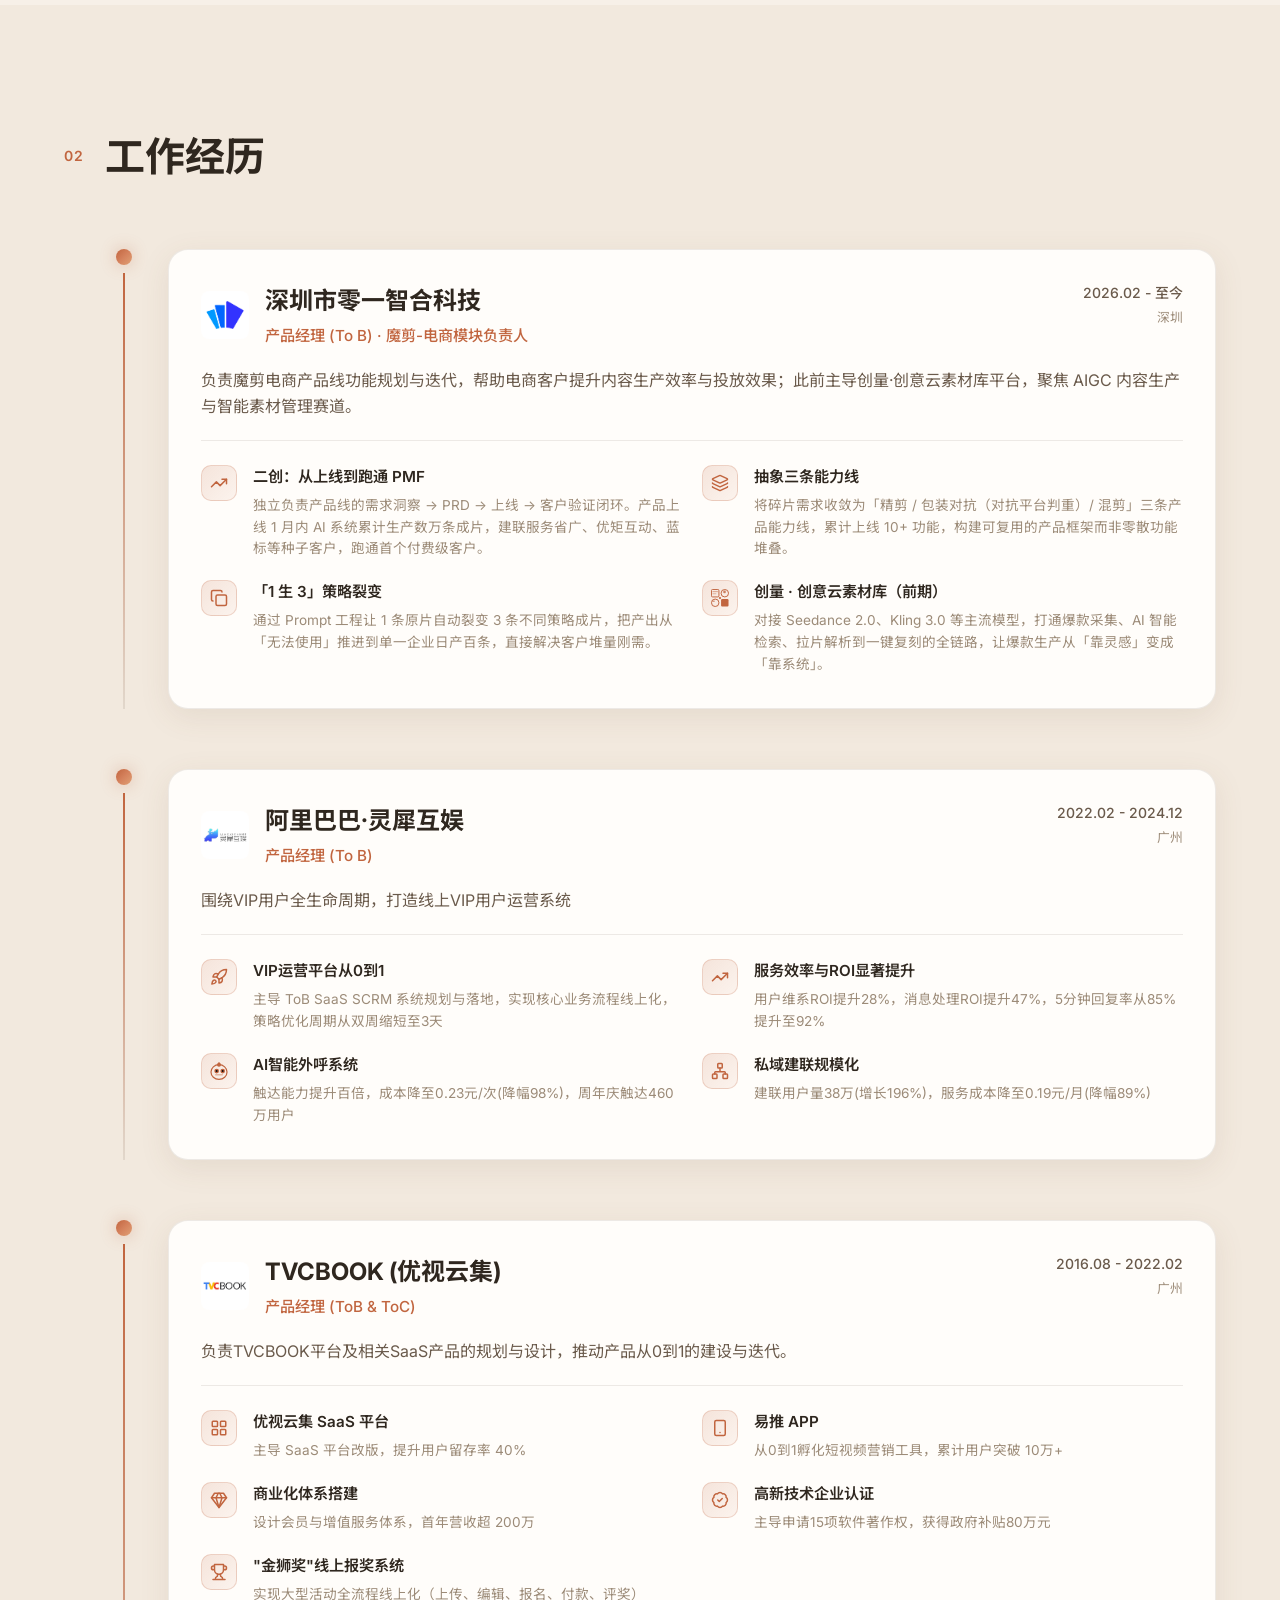
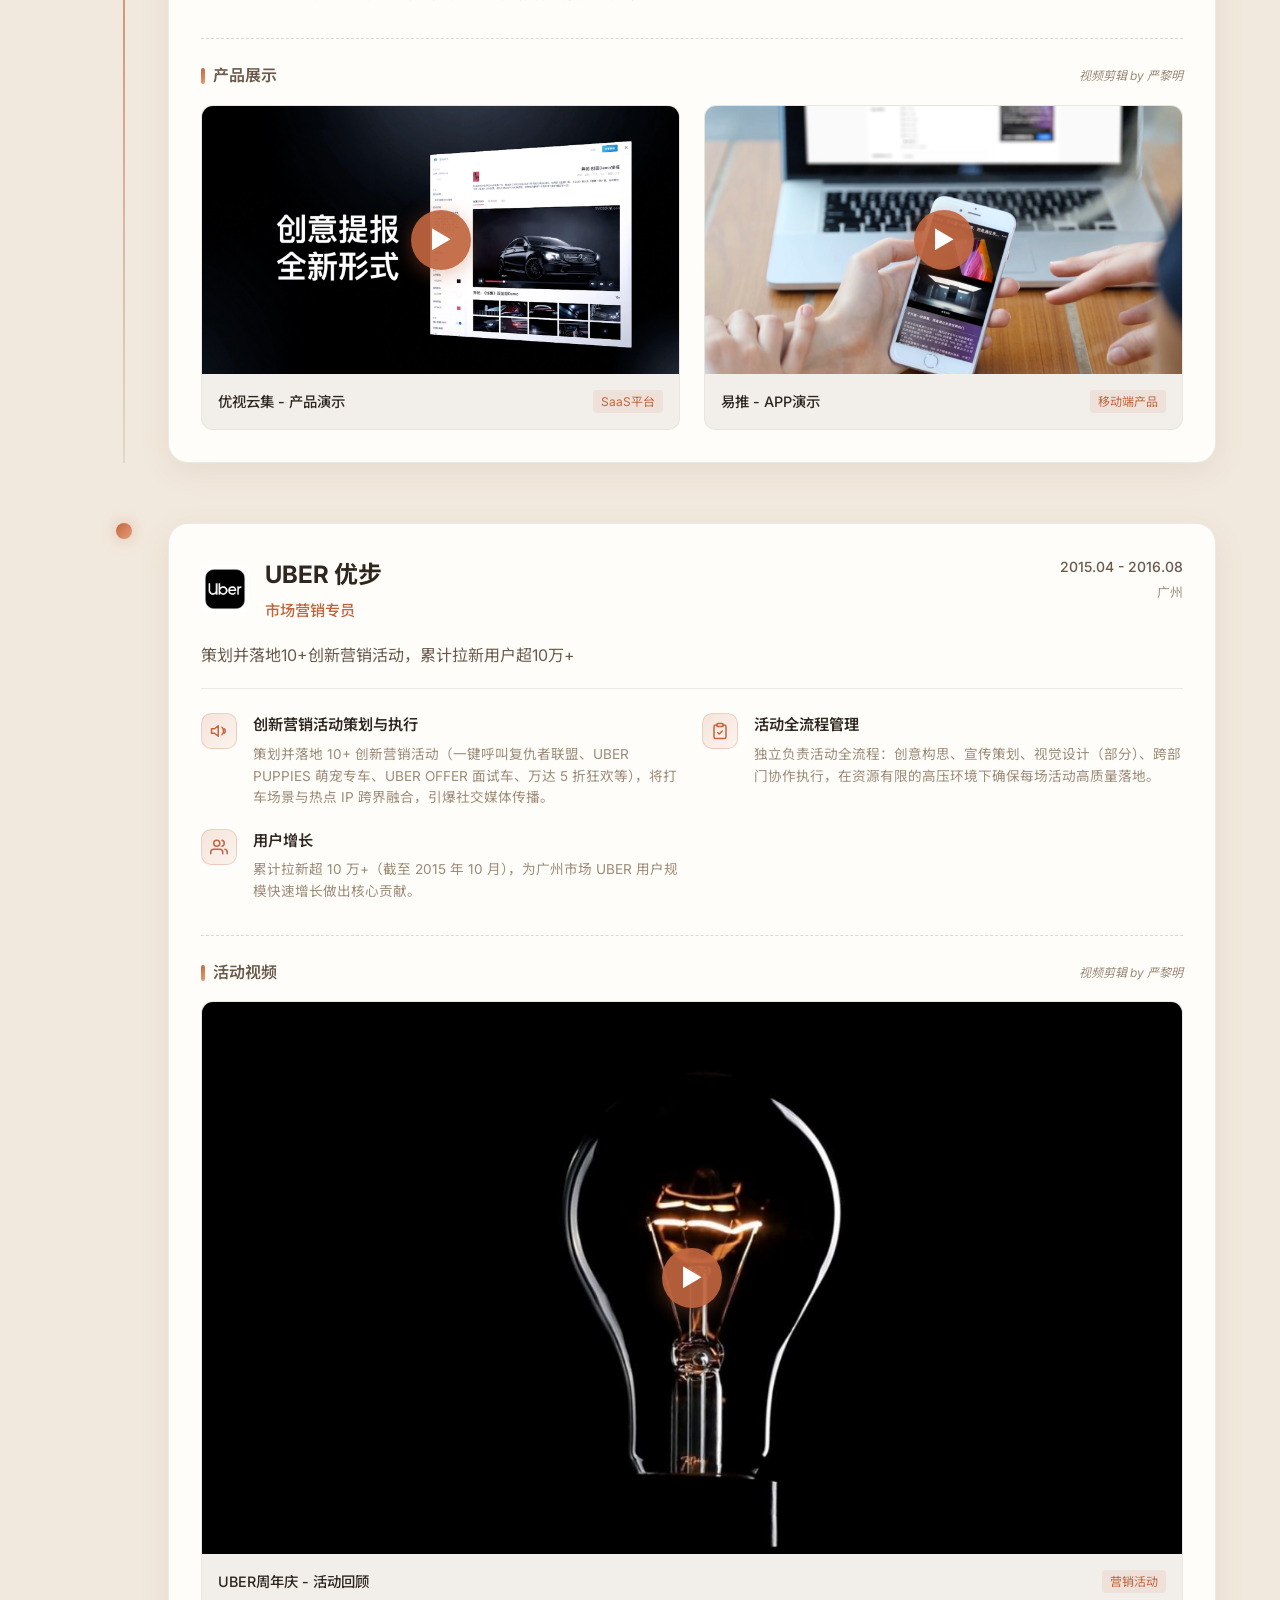
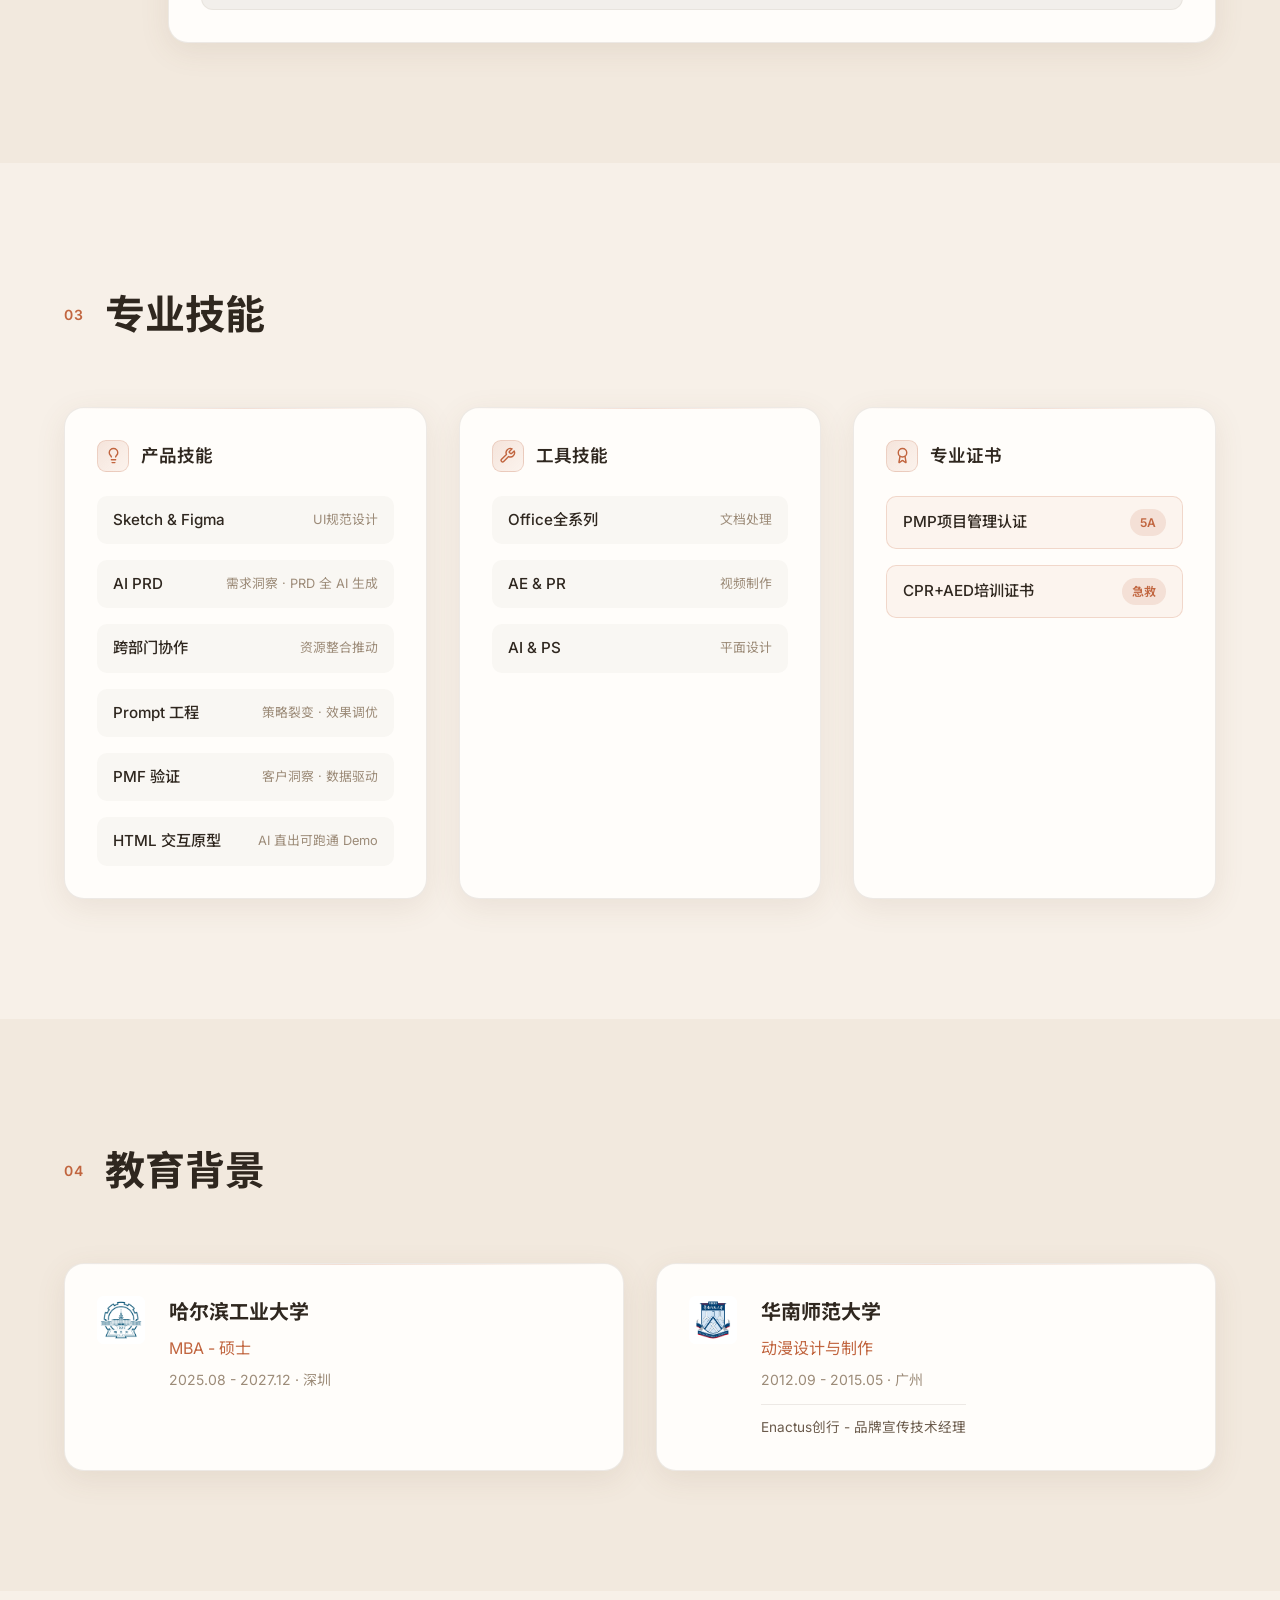
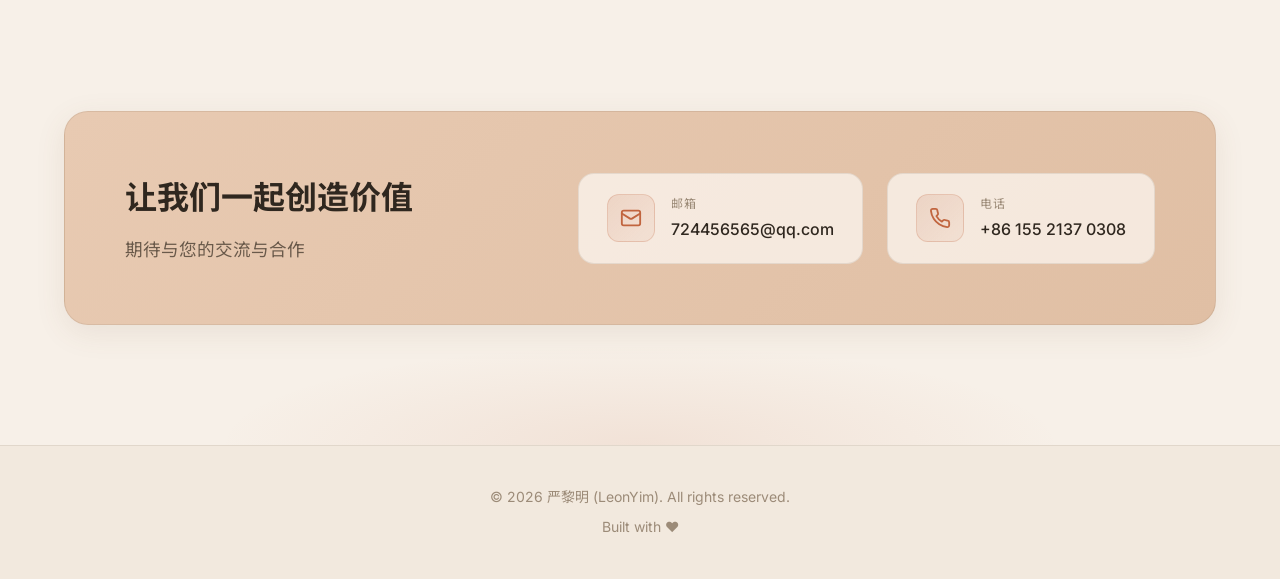
==== commit 135b8ad5: "perf: enable faststart on videos + add preload=none for lazy loading Co-Authored-By: Claude Opus 4.8" ====
--- a/V2/index.html
+++ b/V2/index.html
@@ -714,7 +714,7 @@
     <div id="videoModal" class="video-modal" onclick="closeVideoModal(event)">
         <div class="video-modal-content">
             <button class="video-modal-close" onclick="closeVideoModal(event)">&times;</button>
-            <video id="modalVideo" controls>
+            <video id="modalVideo" controls preload="none">
                 <source id="modalVideoSource" src="" type="video/mp4">
             </video>
         </div>
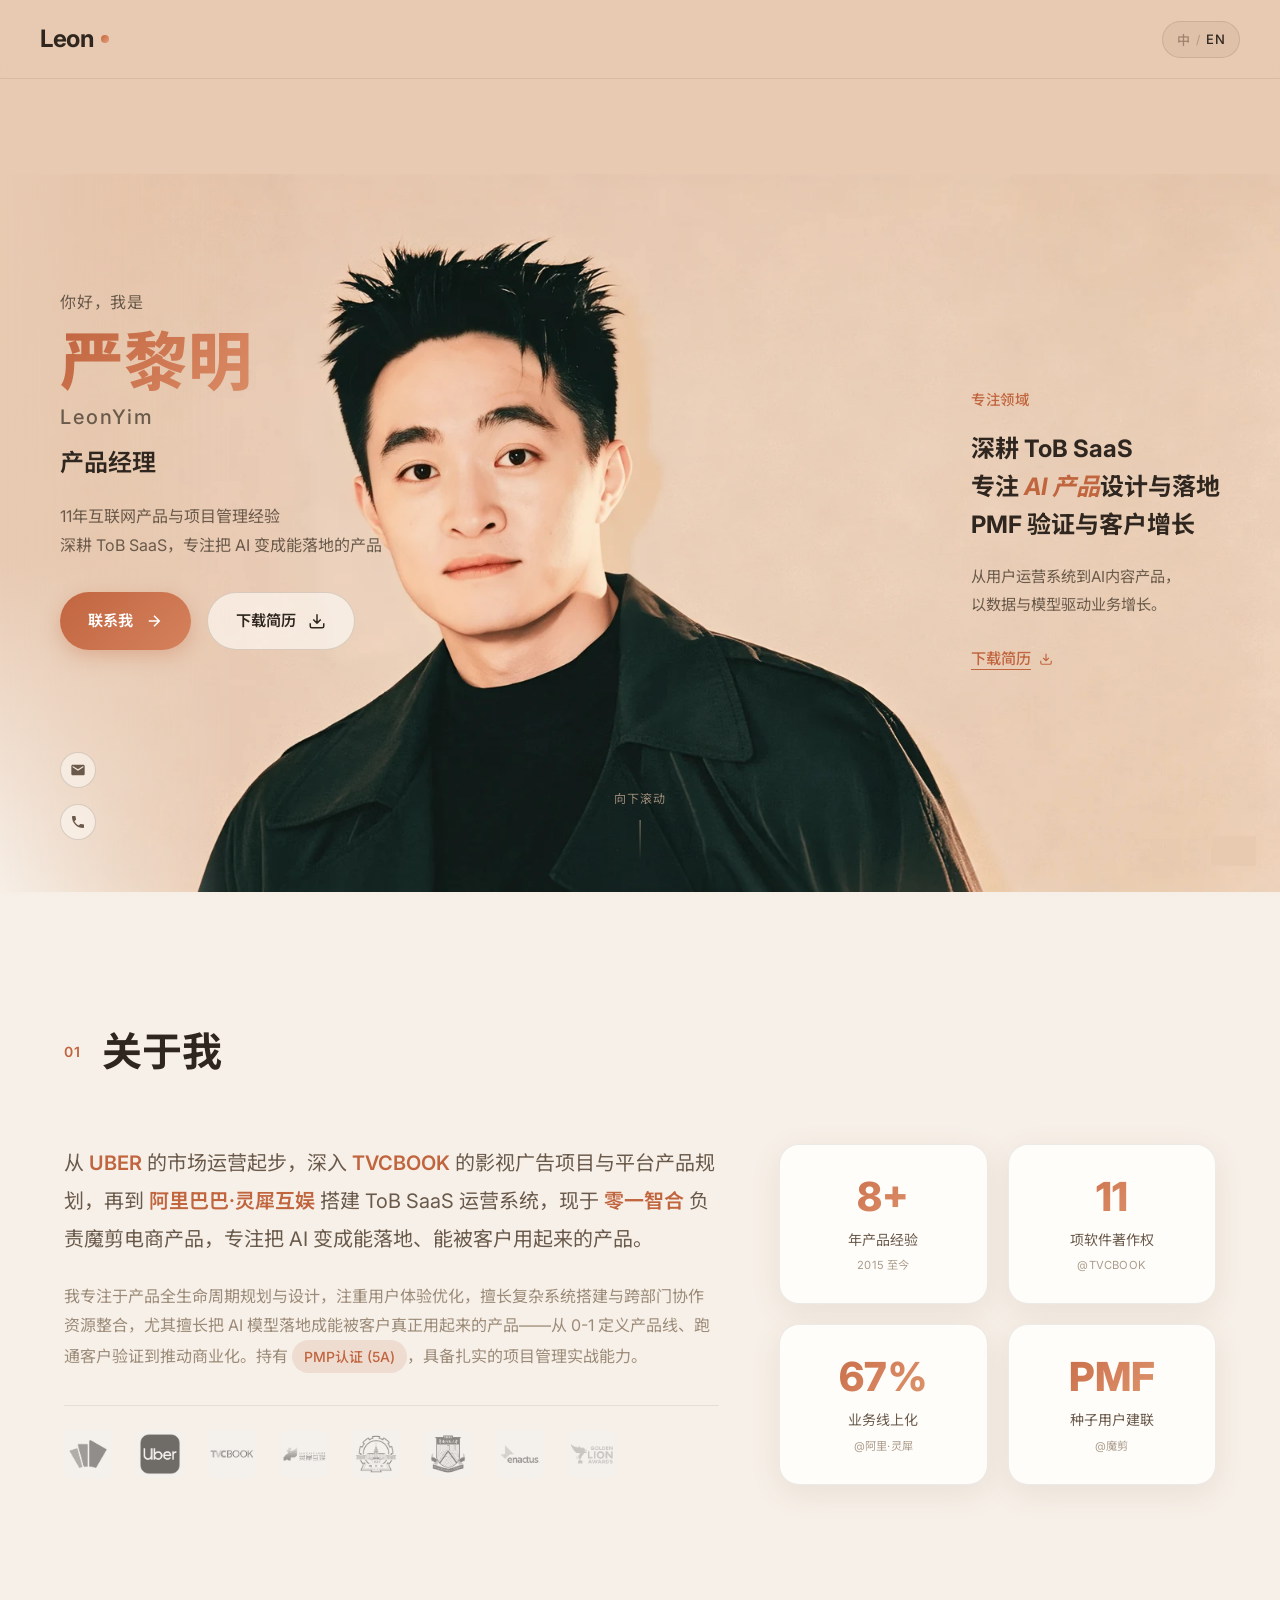
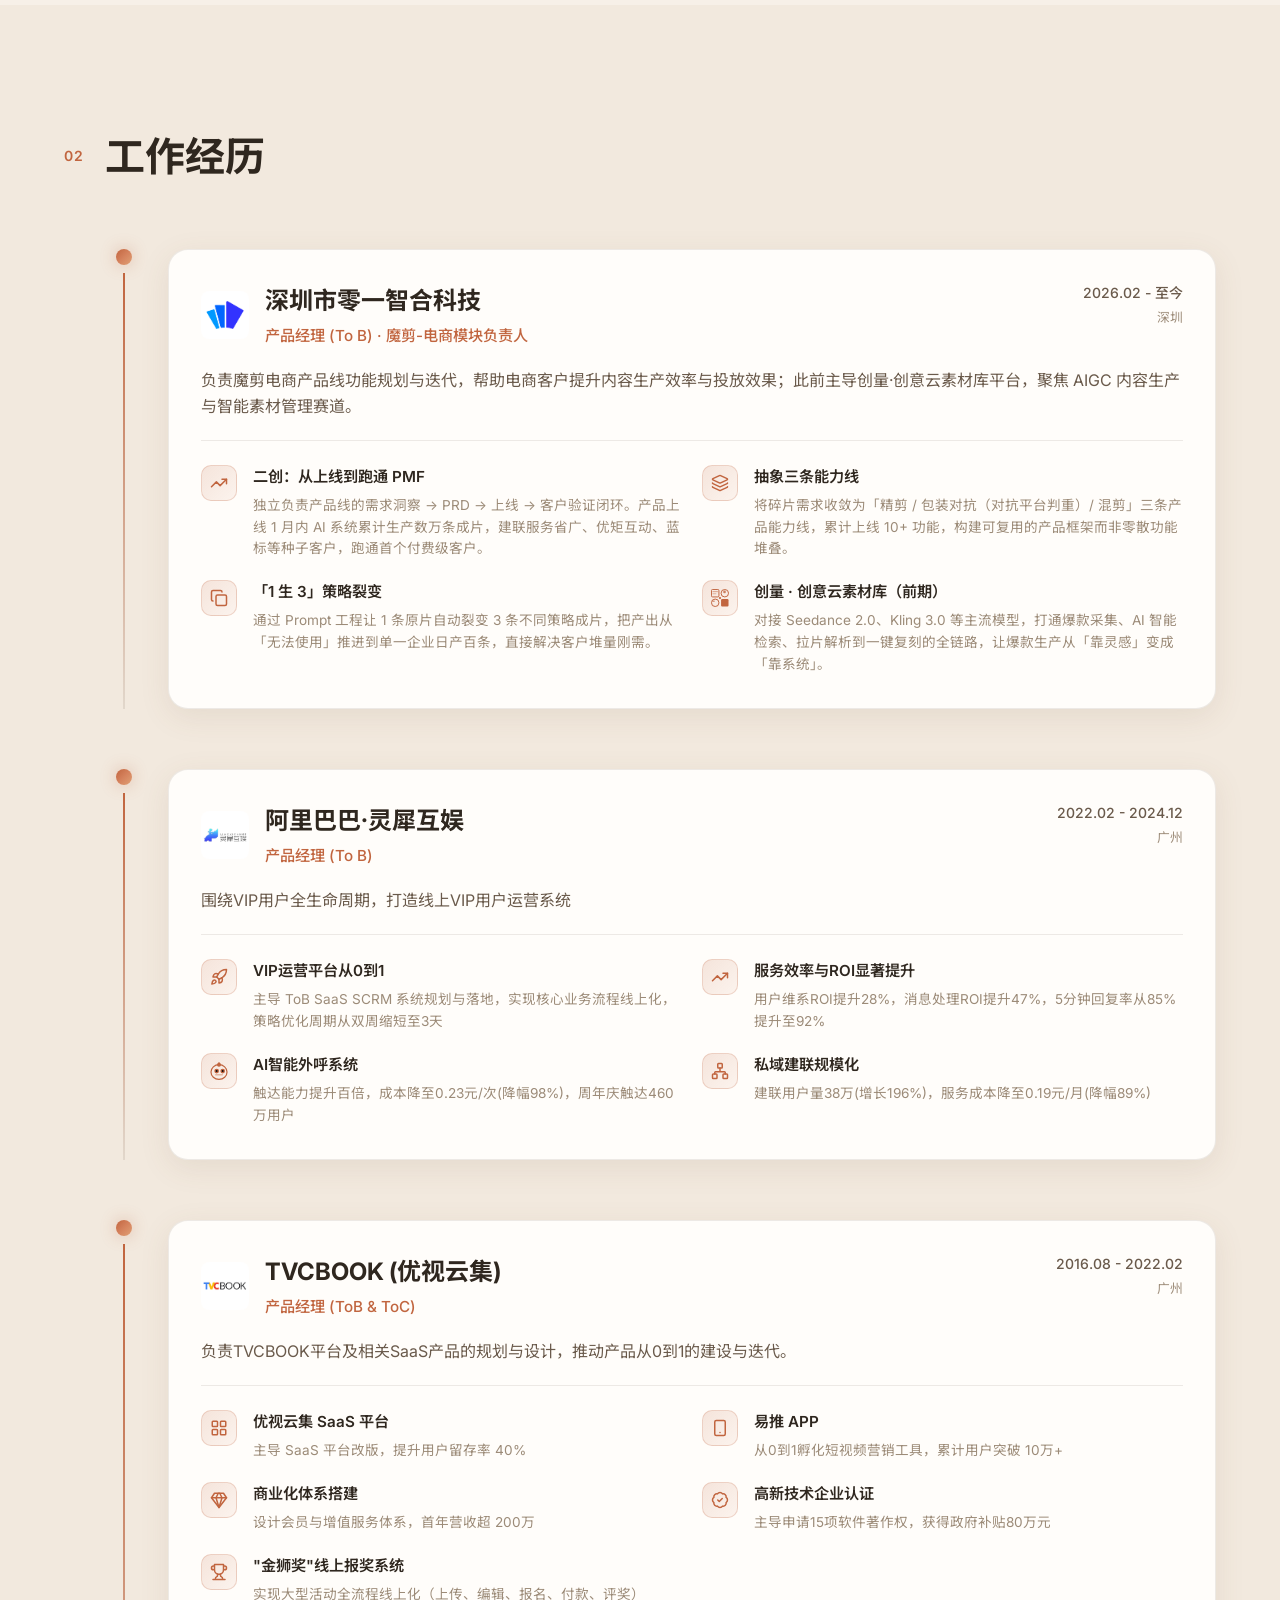
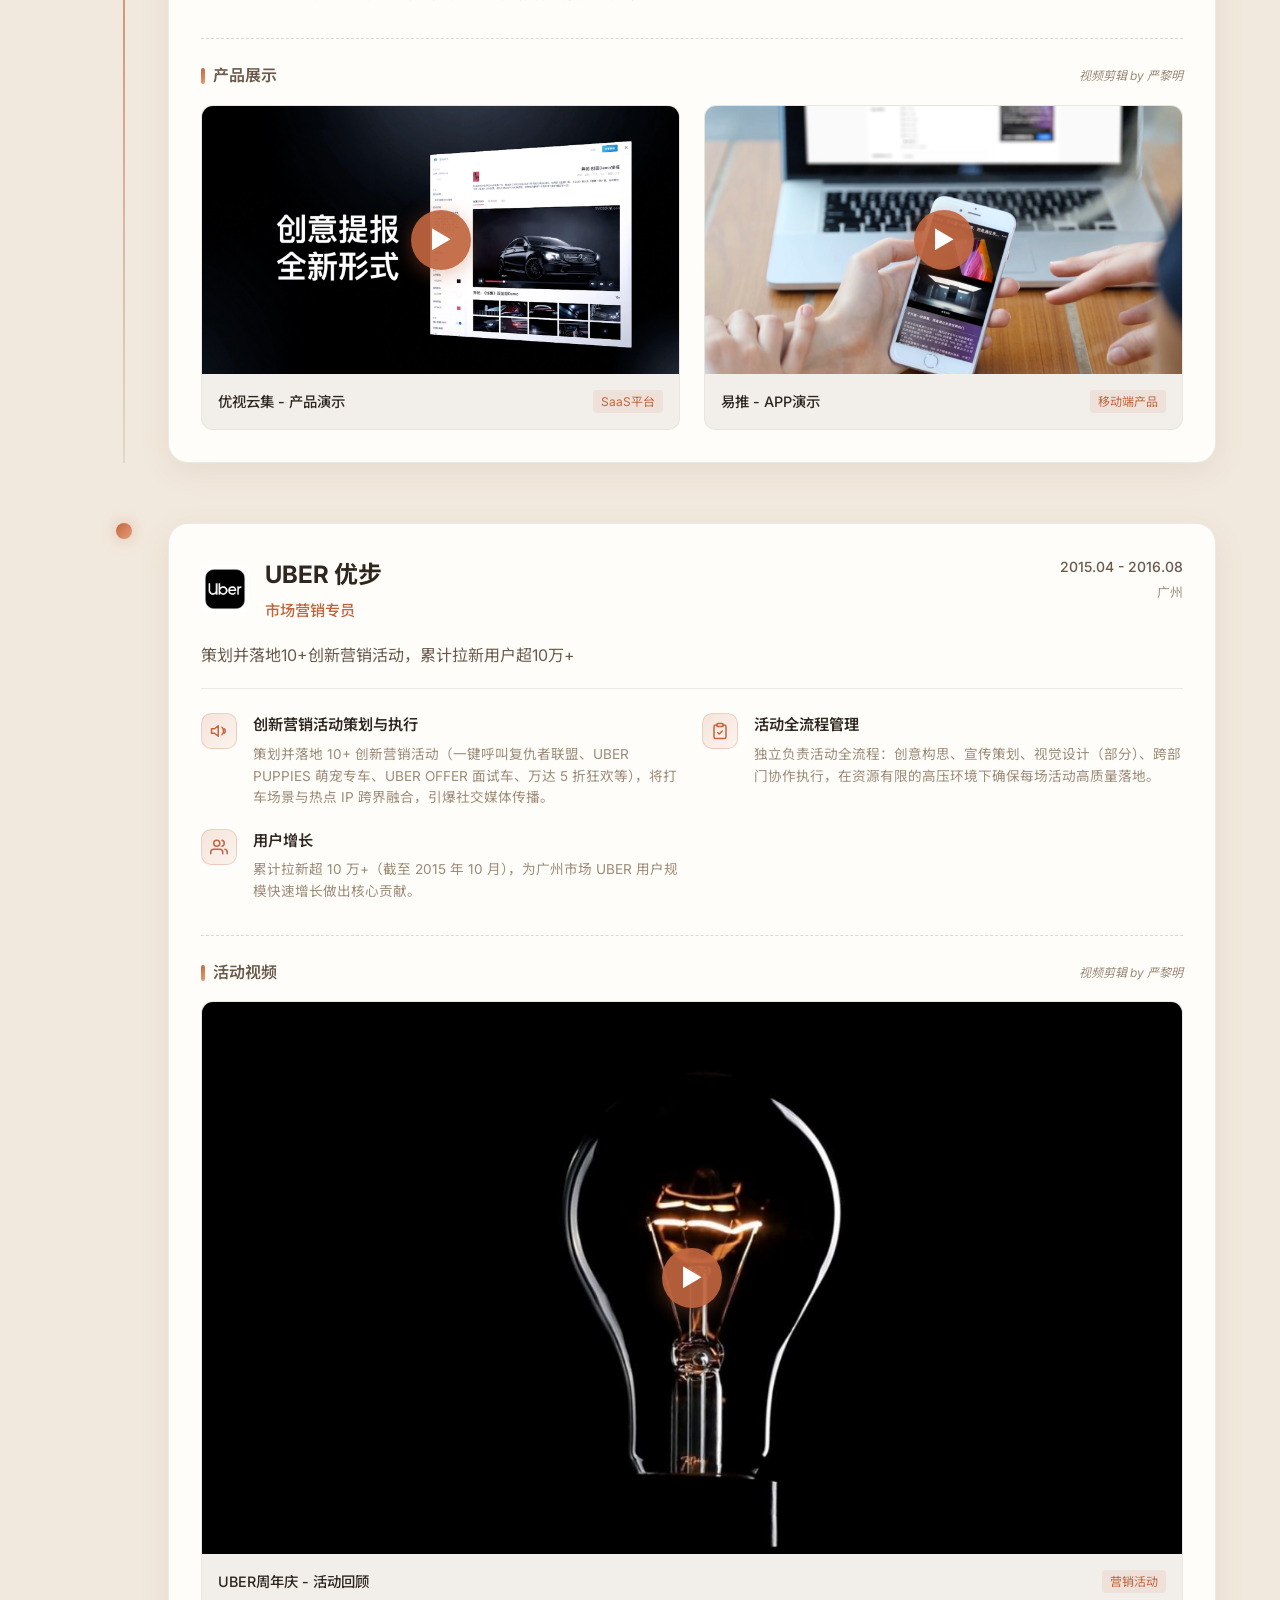
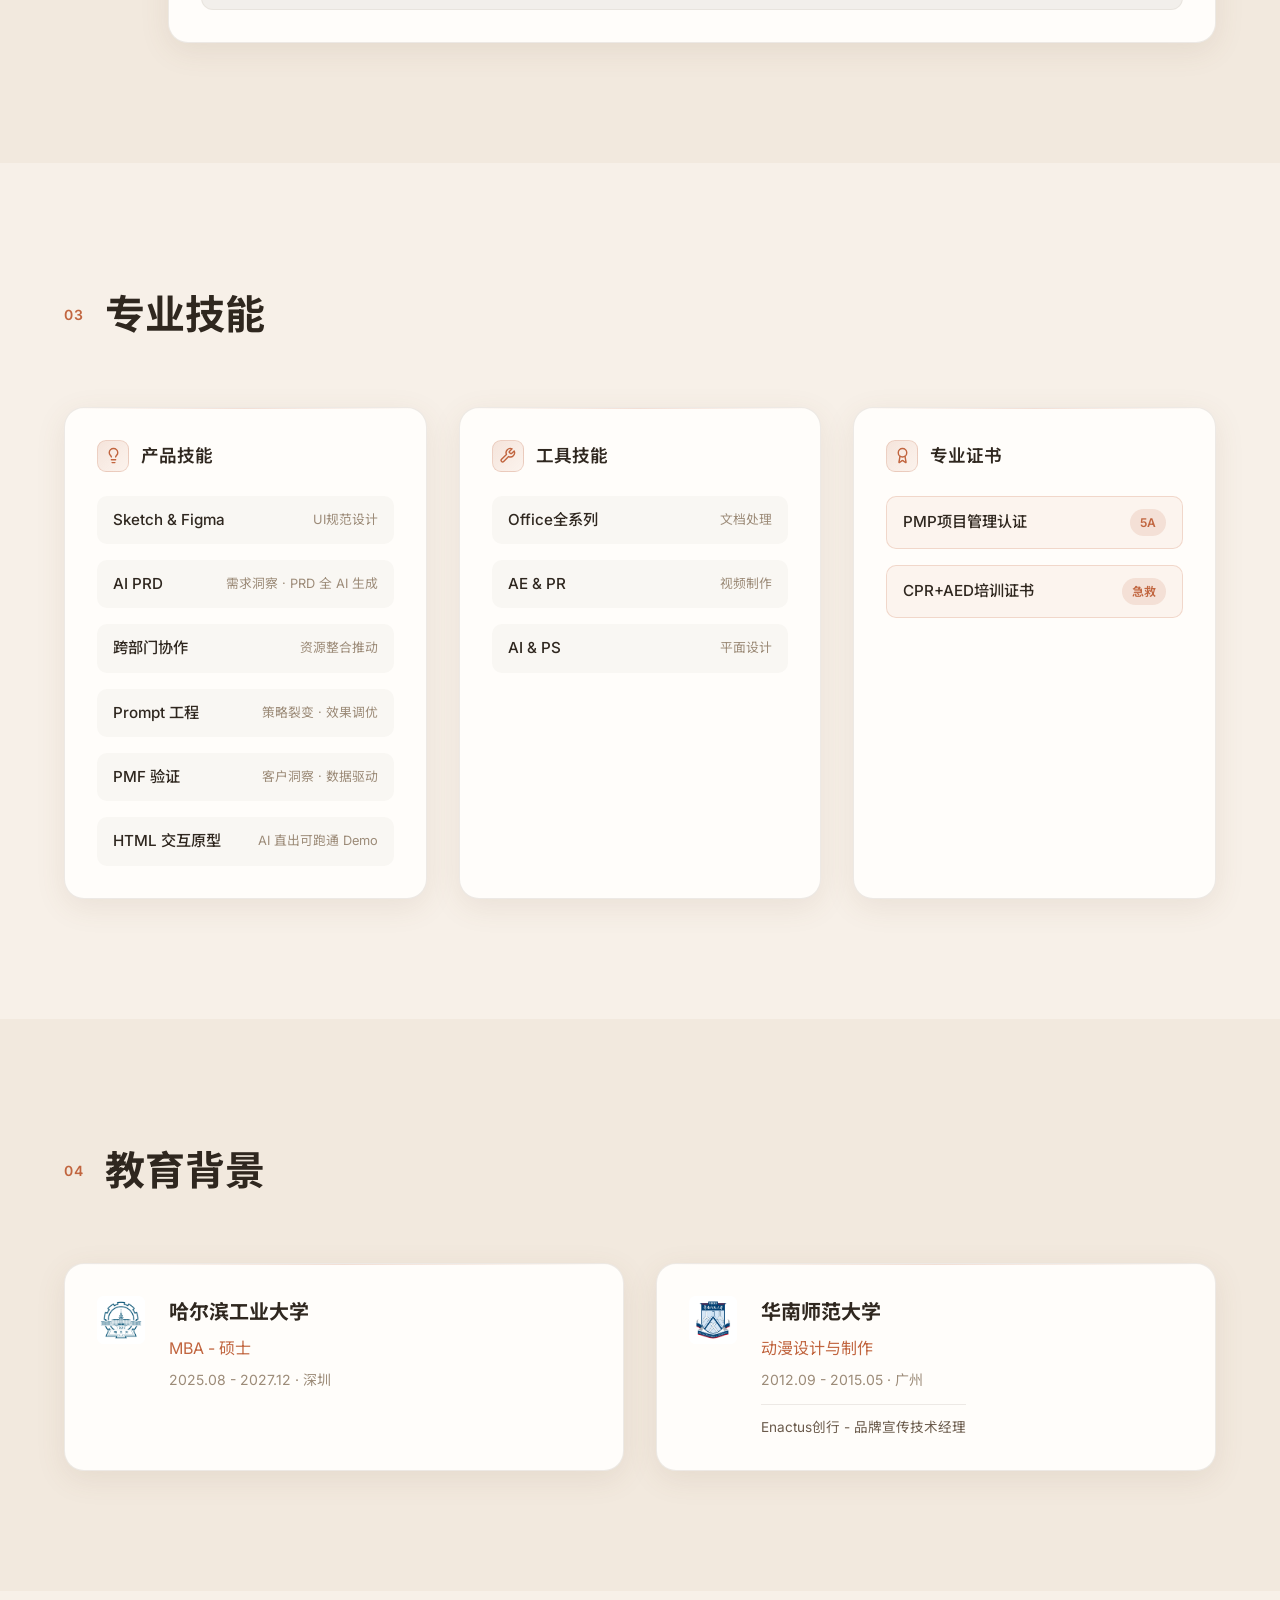
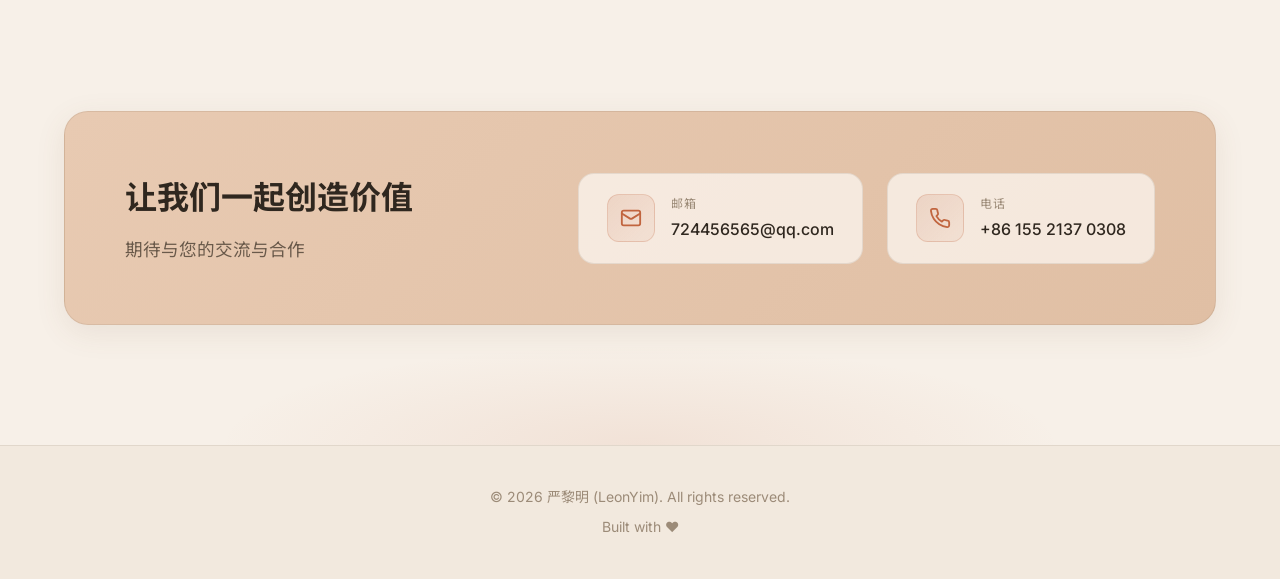
==== commit fcaabb17: "perf: optimize portrait loading with responsive WebP - Mobile: 14KB WebP (800×449, was 1.9MB PNG) - " ====
--- a/V2/index.html
+++ b/V2/index.html
@@ -74,7 +74,14 @@
     <section class="hero" id="hero">
         <!-- 人物背景层 - 贯穿整个Hero -->
         <div class="hero-portrait-layer">
-            <img src="/other/image/portrait-beige.png" alt="严黎明" class="hero-portrait-bg">
+            <picture>
+                <!-- 手机端加载 14KB 的 WebP -->
+                <source media="(max-width: 768px)" type="image/webp" srcset="/other/image/portrait-beige-mobile.webp">
+                <!-- 桌面端加载 60KB 的 WebP -->
+                <source media="(min-width: 769px)" type="image/webp" srcset="/other/image/portrait-beige-desktop.webp">
+                <!-- 降级：旧浏览器用 JPEG -->
+                <img src="/other/image/portrait-beige-mobile.jpg" alt="严黎明" class="hero-portrait-bg">
+            </picture>
         </div>
 
         <!-- 内容层 - 覆盖在人物上 -->
@@ -85,7 +92,10 @@
                 <h1 class="hero-name animate-fade-in-delay">
                     <span class="name-highlight" data-i18n="hero.name">严黎明</span>
                     <span class="name-en">LeonYim</span>
+                    <span class="hero-role-mobile" data-i18n="hero.title">产品经理</span>
                 </h1>
+                <p class="hero-pitch-mobile" data-i18n="hero.pitch"></p>
+                <p class="hero-pitchdesc-mobile" data-i18n="hero.pitchdesc"></p>
                 <h2 class="hero-title animate-fade-in-delay-2" data-i18n="hero.title">产品经理</h2>
                 <p class="hero-desc animate-fade-in-delay-3" data-i18n="hero.desc"></p>
                 <div class="hero-buttons animate-fade-in-delay-3">
@@ -102,6 +112,13 @@
                         </svg>
                     </a>
                 </div>
+                <!-- 移动端专属：四格数据条（对应 demo 方案二） -->
+                <div class="hero-stats-mobile">
+                    <div class="hsm-item"><span class="hsm-num">11+</span><span class="hsm-lab" data-i18n="about.stat1">年产品经验</span></div>
+                    <div class="hsm-item"><span class="hsm-num">15</span><span class="hsm-lab" data-i18n="hsm.copyright">软著</span></div>
+                    <div class="hsm-item"><span class="hsm-num">90%</span><span class="hsm-lab" data-i18n="about.stat3">业务线上化</span></div>
+                    <div class="hsm-item"><span class="hsm-num">PMF</span><span class="hsm-lab" data-i18n="hsm.seed">种子用户</span></div>
+                </div>
             </div>
 
             <!-- 右侧专业信息 - 艺术化文字排版 -->
--- a/V2/styles.css
+++ b/V2/styles.css
@@ -357,6 +357,14 @@
     color: var(--text-secondary);
     margin-top: 8px;
     letter-spacing: 0.1em;
+}
+
+/* 移动端专属元素：桌面端默认隐藏，仅 ≤768px 显示 */
+.hero-role-mobile,
+.hero-pitch-mobile,
+.hero-pitchdesc-mobile,
+.hero-stats-mobile {
+    display: none;
 }
 
 /* 右侧专业信息区域 */
@@ -1422,60 +1430,220 @@
         padding: 40px 24px;
     }
 
-    /* Hero 移动端 - 人像置顶，文字在下 */
+    /* ===== Hero 移动端 · 杂志封面风 ===== */
+    /* 人像做成顶部全宽大图，名字压在图上，下方接内容 */
+    .hero {
+        --img-h: clamp(420px, 58vh, 560px);
+        min-height: auto;
+        display: block;
+        padding: 0;
+        background: var(--bg-page);
+    }
+
+    /* 顶部全宽人像大图 */
+    .hero-portrait-layer {
+        position: relative;
+        top: auto;
+        left: auto;
+        right: auto;
+        transform: none;
+        width: 100%;
+        height: var(--img-h);
+        display: block;
+        opacity: 1;
+        overflow: hidden;
+    }
+
+    .hero-portrait-layer::before {
+        display: none;
+    }
+
+    .hero-portrait-bg {
+        width: 100%;
+        height: 100%;
+        object-fit: cover;
+        object-position: center 12%;
+        -webkit-mask-image: none;
+        mask-image: none;
+    }
+
+    /* 图片底部渐变遮罩，让白字过渡自然 */
+    .hero-portrait-layer::after {
+        content: '';
+        position: absolute;
+        inset: 0;
+        background: linear-gradient(180deg,
+            rgba(47, 39, 31, 0) 35%,
+            rgba(47, 39, 31, 0.35) 62%,
+            rgba(47, 39, 31, 0.82) 100%);
+        pointer-events: none;
+        z-index: 1;
+    }
+
+    /* 内容层改为纵向堆叠 */
     .hero-content-layer {
-        flex-direction: column;
-        align-items: center;
-        text-align: center;
-        gap: 40px;
-    }
-
+        display: block;
+        max-width: 100%;
+        margin: 0;
+        position: static;
+    }
+
+    /* 主内容：名字部分绝对定位压在图片底部，其余移到图下方 */
     .hero-main {
         max-width: 100%;
-        order: 1;
-    }
-
+    }
+
+    /* greeting 和 name 用 top 定位，简单直接（相对 hero 顶部） */
+    .hero-greeting {
+        position: absolute;
+        left: 24px;
+        top: calc(var(--img-h) - 156px);
+        z-index: 3;
+        color: rgba(255, 255, 255, 0.85);
+        font-size: 0.8rem;
+        letter-spacing: 0.2em;
+        text-transform: uppercase;
+        margin: 0;
+    }
+
+    .hero-name {
+        position: absolute;
+        left: 24px;
+        right: 24px;
+        top: calc(var(--img-h) - 118px);
+        z-index: 3;
+        font-size: 2.6rem;
+        margin: 0;
+    }
+
+    .name-highlight {
+        background: none;
+        -webkit-text-fill-color: #fff;
+        color: #fff;
+    }
+
+    /* name-en + 角色副标题合成一行橙字：LeonYim · 产品经理 */
+    .name-en {
+        display: inline;
+        color: var(--primary-light);
+        font-size: 1rem;
+        font-weight: 600;
+        margin-top: 0;
+        letter-spacing: 0.12em;
+    }
+
+    /* 英文态主名已是 "Leon Yim"，隐藏重复的 LeonYim 副名，只留 · Product Manager */
+    html[lang="en"] .name-en {
+        display: none;
+    }
+
+    html[lang="en"] .hero-role-mobile::before {
+        content: '';
+    }
+
+    .hero-role-mobile {
+        display: inline;
+        color: var(--primary-light);
+        font-size: 1rem;
+        font-weight: 600;
+        letter-spacing: 0.05em;
+    }
+
+    .hero-role-mobile::before {
+        content: ' · ';
+    }
+
+    /* 图片下方的内容区 —— 隐藏桌面版 title/desc/aside，改用 demo 的 pitch + 数据条 */
+    .hero-title,
+    .hero-desc,
     .hero-aside {
-        max-width: 100%;
-        margin: 0 auto;
-        order: 2;
-        text-align: center;
+        display: none;
+    }
+
+    .hero-pitch-mobile {
+        display: block;
+        font-size: 1.15rem;
+        font-weight: 700;
+        line-height: 1.5;
+        color: var(--text-primary);
+        padding: 28px 24px 0;
+        margin: 0;
+    }
+
+    .hero-pitch-mobile em {
+        font-style: normal;
+        color: var(--primary);
+    }
+
+    .hero-pitchdesc-mobile {
+        display: block;
+        font-size: 0.9rem;
+        line-height: 1.75;
+        color: var(--text-secondary);
+        padding: 14px 24px 0;
+        margin: 0;
+    }
+
+    .hero-buttons {
+        padding: 22px 24px 0;
+        gap: 12px;
+    }
+
+    /* demo 圆角矩形按钮（非胶囊） */
+    .hero-buttons .btn {
+        flex: 1;
+        justify-content: center;
+        padding: 15px 20px;
+        border-radius: 14px;
+    }
+
+    /* 四格数据条 */
+    .hero-stats-mobile {
+        display: flex;
+        margin-top: 28px;
+        border-top: 1px solid var(--border-color);
+        border-bottom: 1px solid var(--border-color);
+    }
+
+    .hsm-item {
+        flex: 1;
         display: flex;
         flex-direction: column;
         align-items: center;
-    }
-
+        gap: 4px;
+        padding: 18px 4px;
+        border-right: 1px solid var(--border-color);
+    }
+
+    .hsm-item:last-child {
+        border-right: none;
+    }
+
+    .hsm-num {
+        font-size: 1.5rem;
+        font-weight: 800;
+        color: var(--primary);
+    }
+
+    .hsm-lab {
+        font-size: 0.68rem;
+        color: var(--text-muted);
+    }
+
+    /* 隐藏滚动提示（封面式布局不需要） */
+    .hero-scroll-hint {
+        display: none;
+    }
+}
+
+@media (max-width: 480px) {
+    /* Hero 按钮保持 demo 的并排布局（不堆叠）；其余区块按钮仍全宽 */
     .hero-buttons {
-        justify-content: center;
-    }
-
-    .hero-portrait-layer {
-        position: absolute;
-        top: 0;
-        left: 50%;
-        right: auto;
-        transform: translateX(-50%);
-        width: 100%;
-        height: 60%;
-        opacity: 0.35;
-        pointer-events: none;
-    }
-
-    .hero-portrait-bg {
-        -webkit-mask-image: linear-gradient(to bottom, black 0%, black 65%, transparent 100%);
-        mask-image: linear-gradient(to bottom, black 0%, black 65%, transparent 100%);
-        -webkit-mask-composite: source-over;
-        mask-composite: add;
-    }
-
-    .stat-card {
-        text-align: center;
-    }
-}
-
-@media (max-width: 480px) {
-    .hero-buttons {
-        flex-direction: column;
+        flex-direction: row;
+    }
+
+    .hero-buttons .btn {
+        width: auto;
     }
 
     .btn {
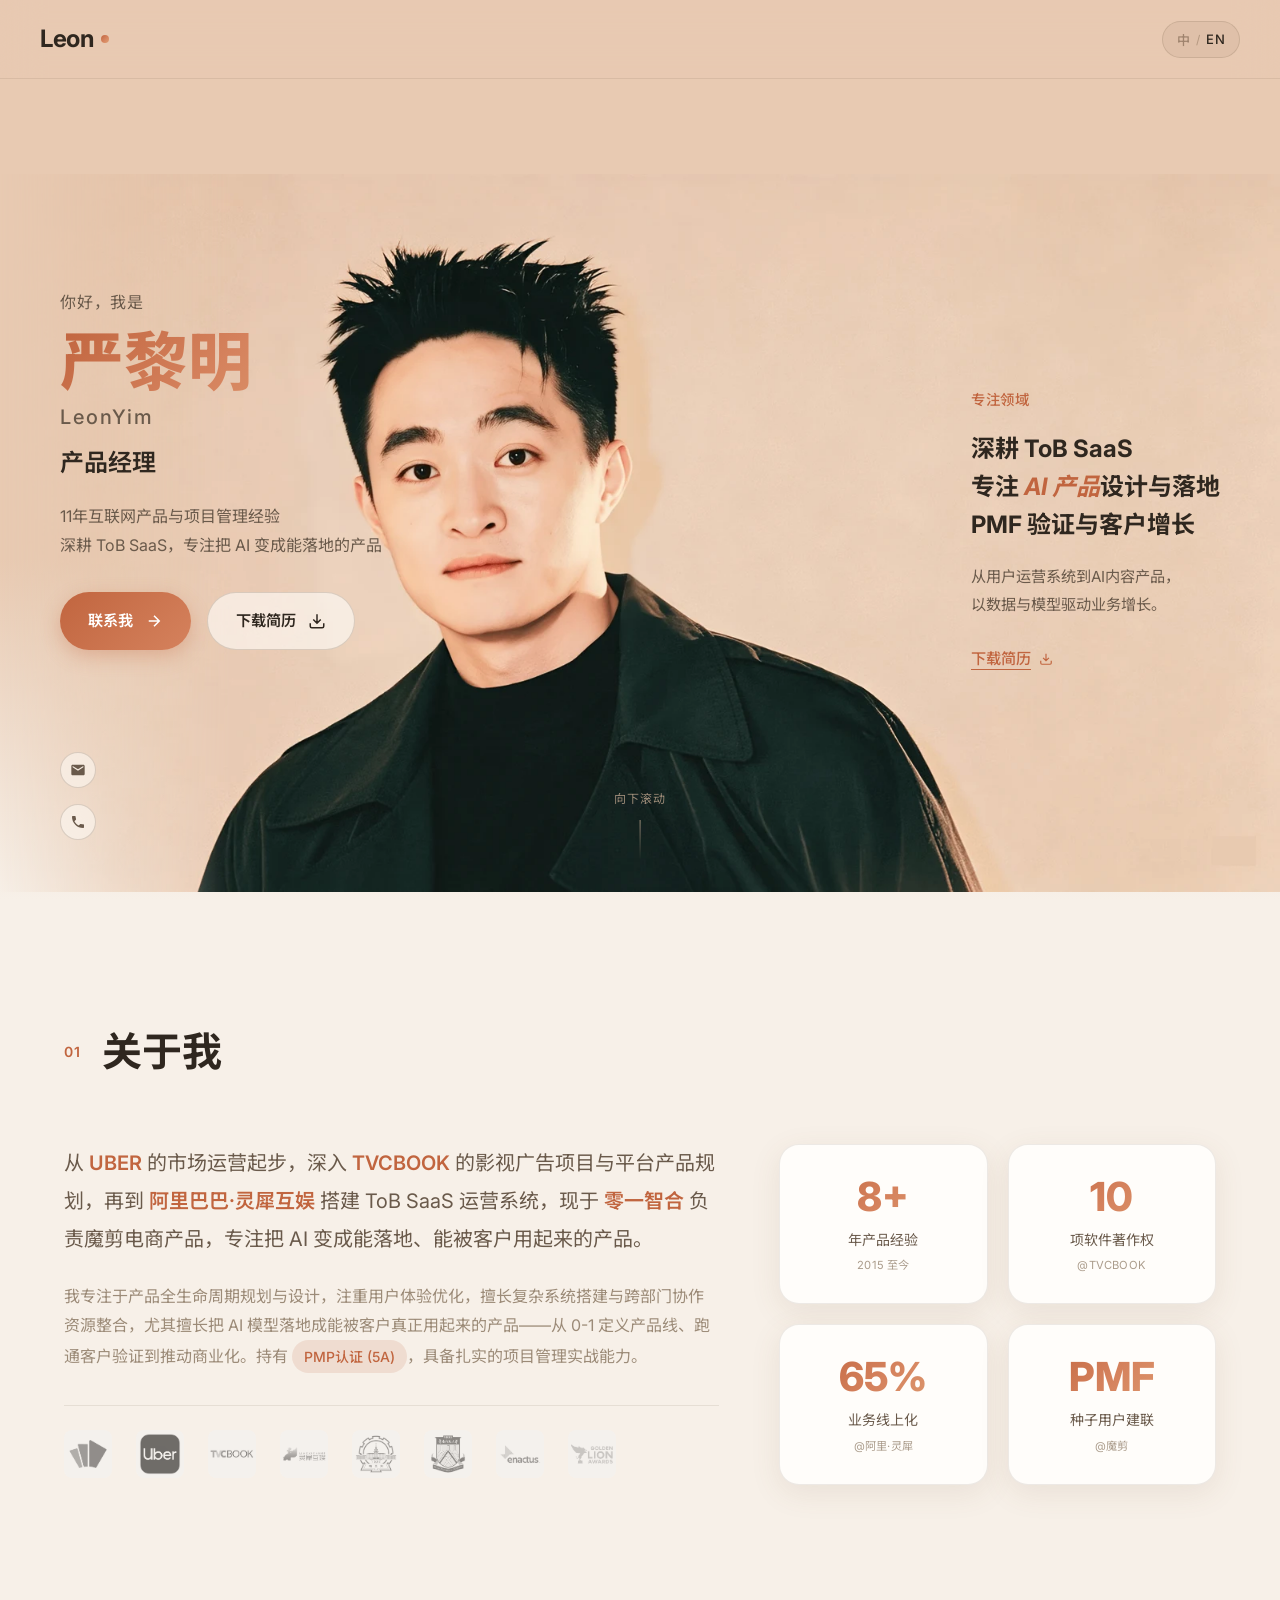
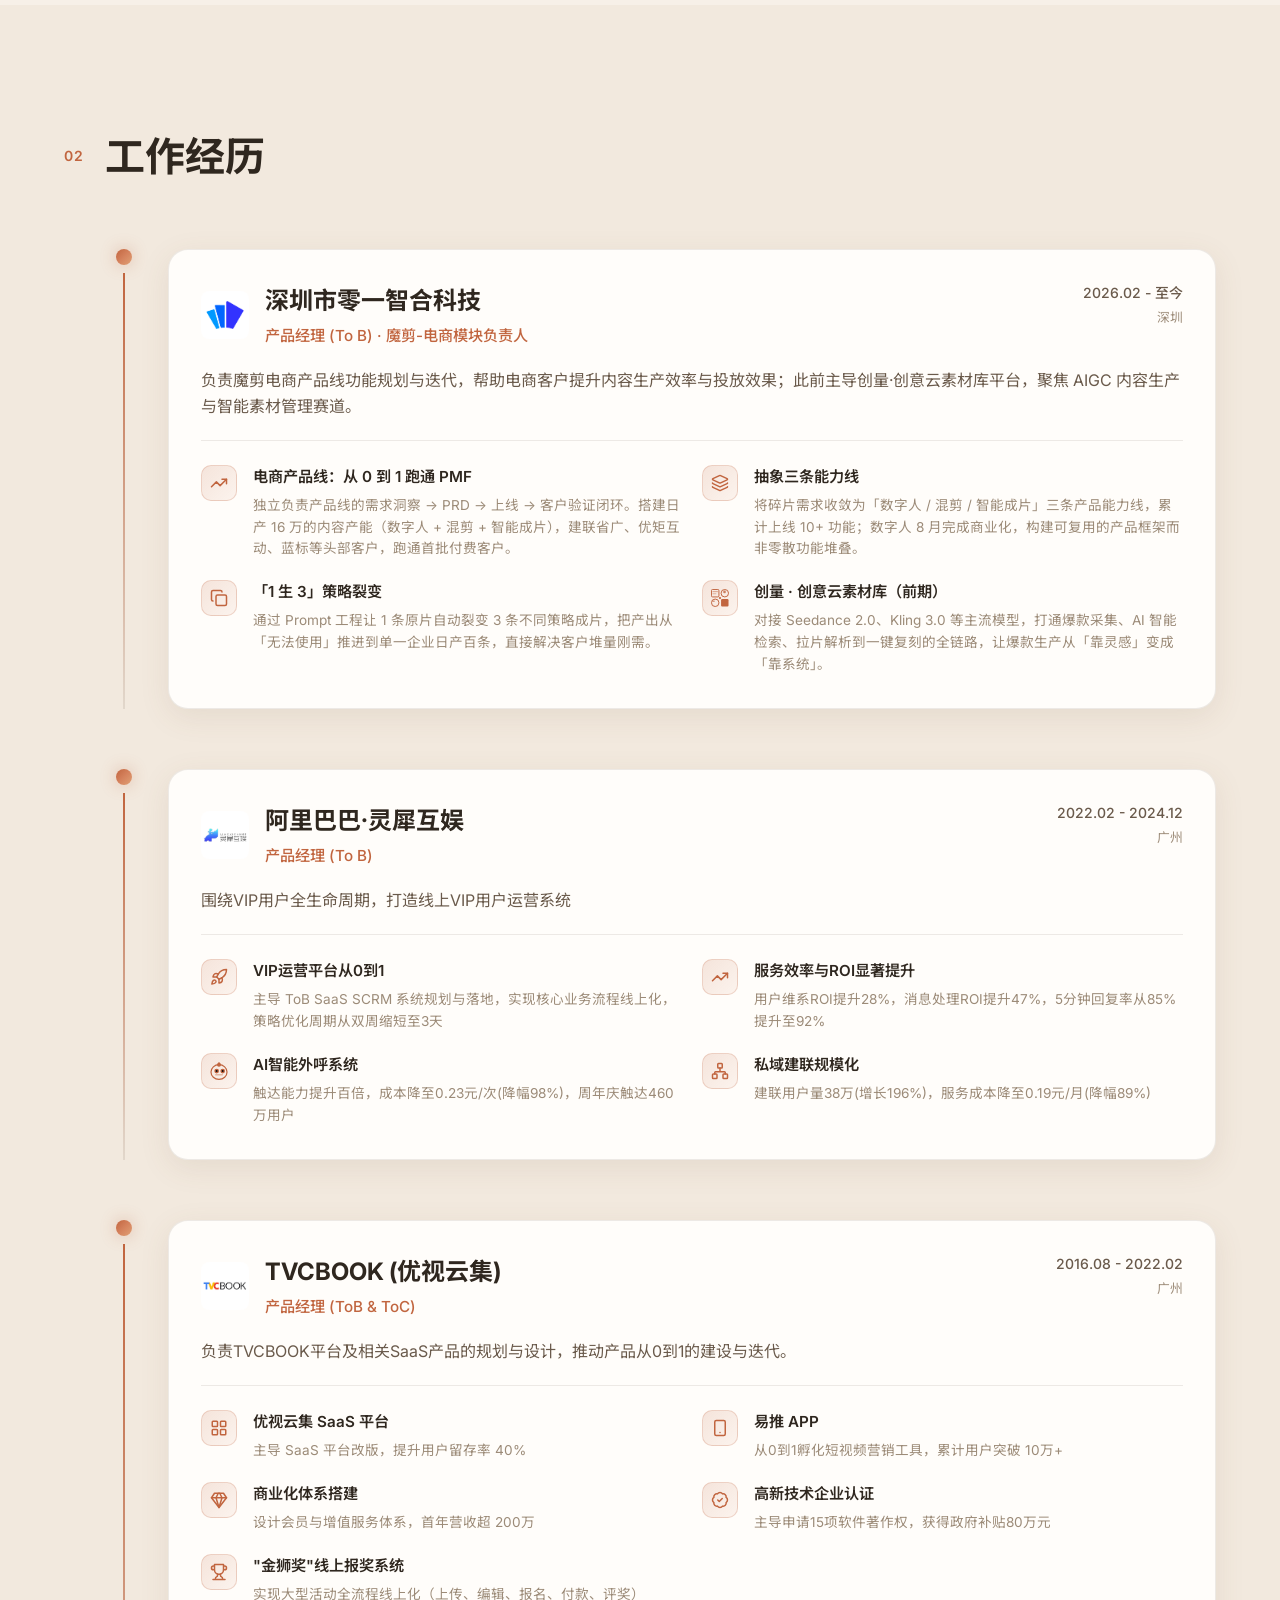
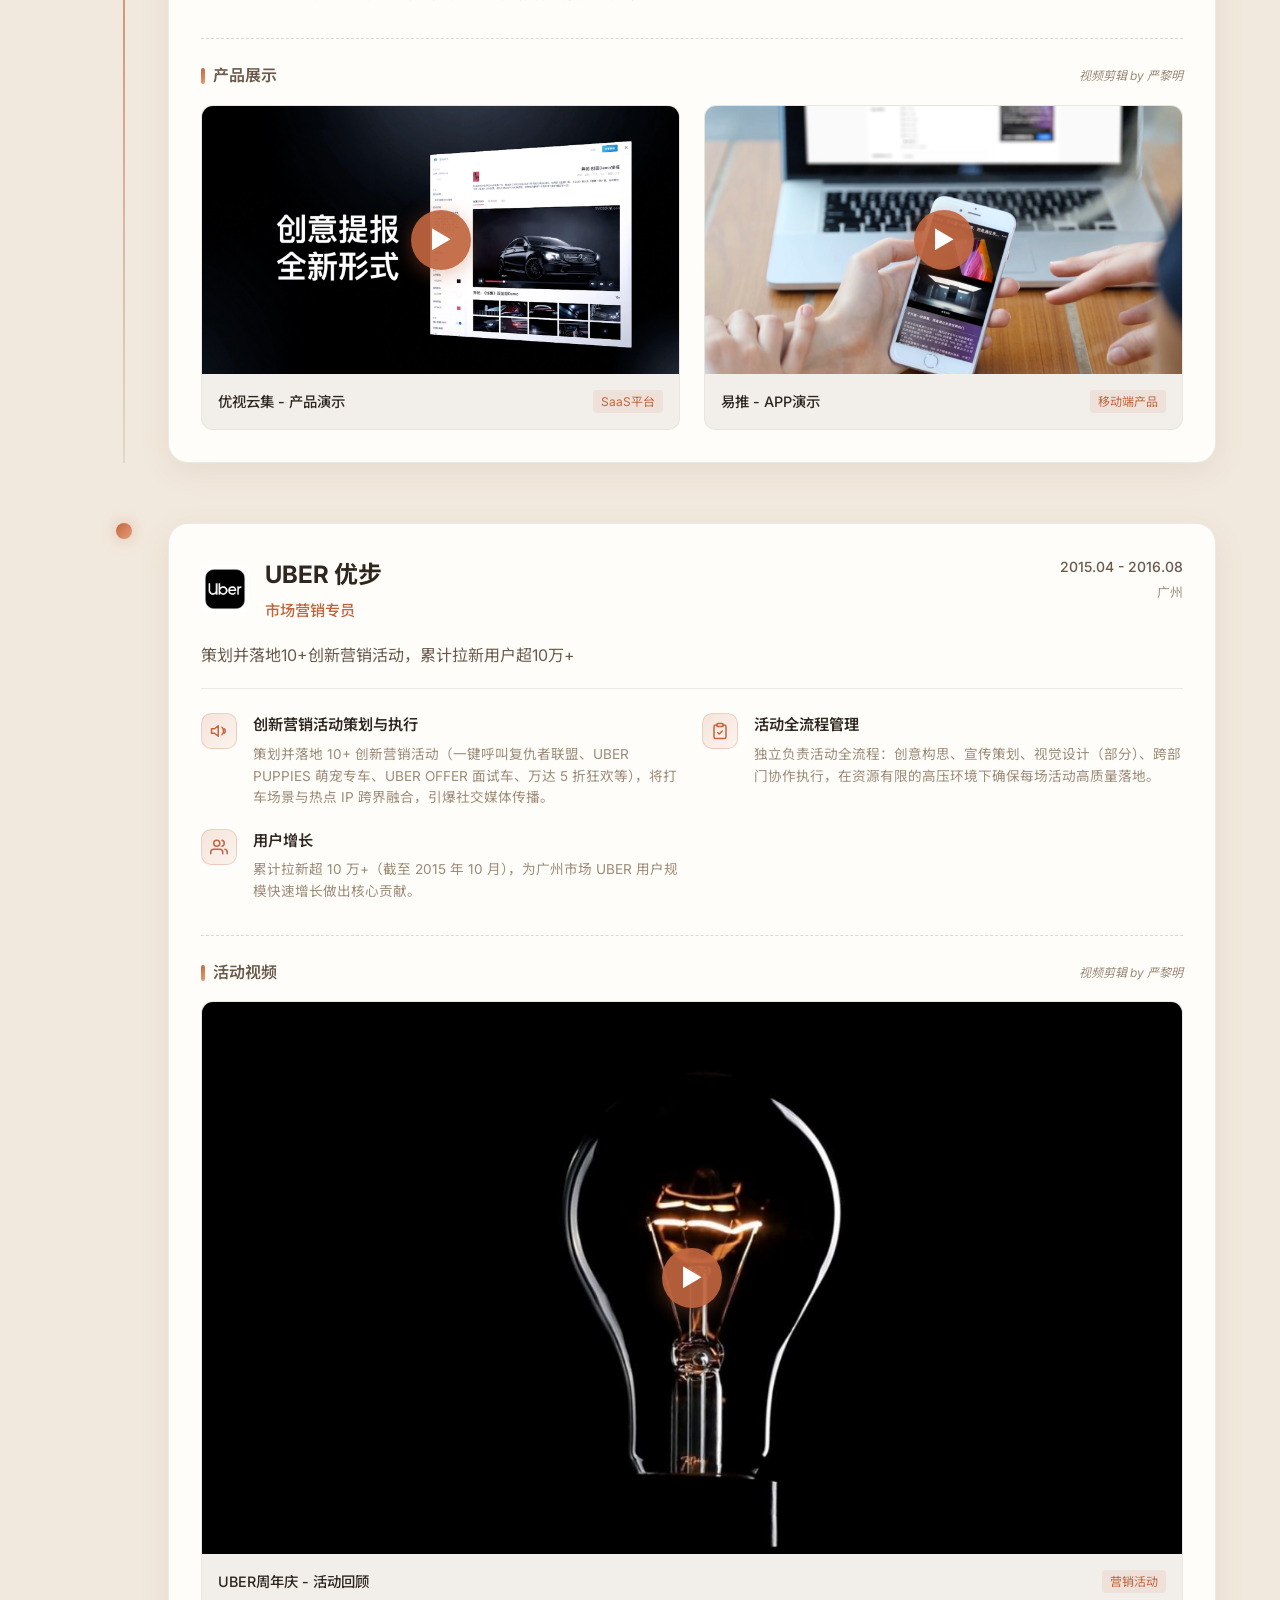
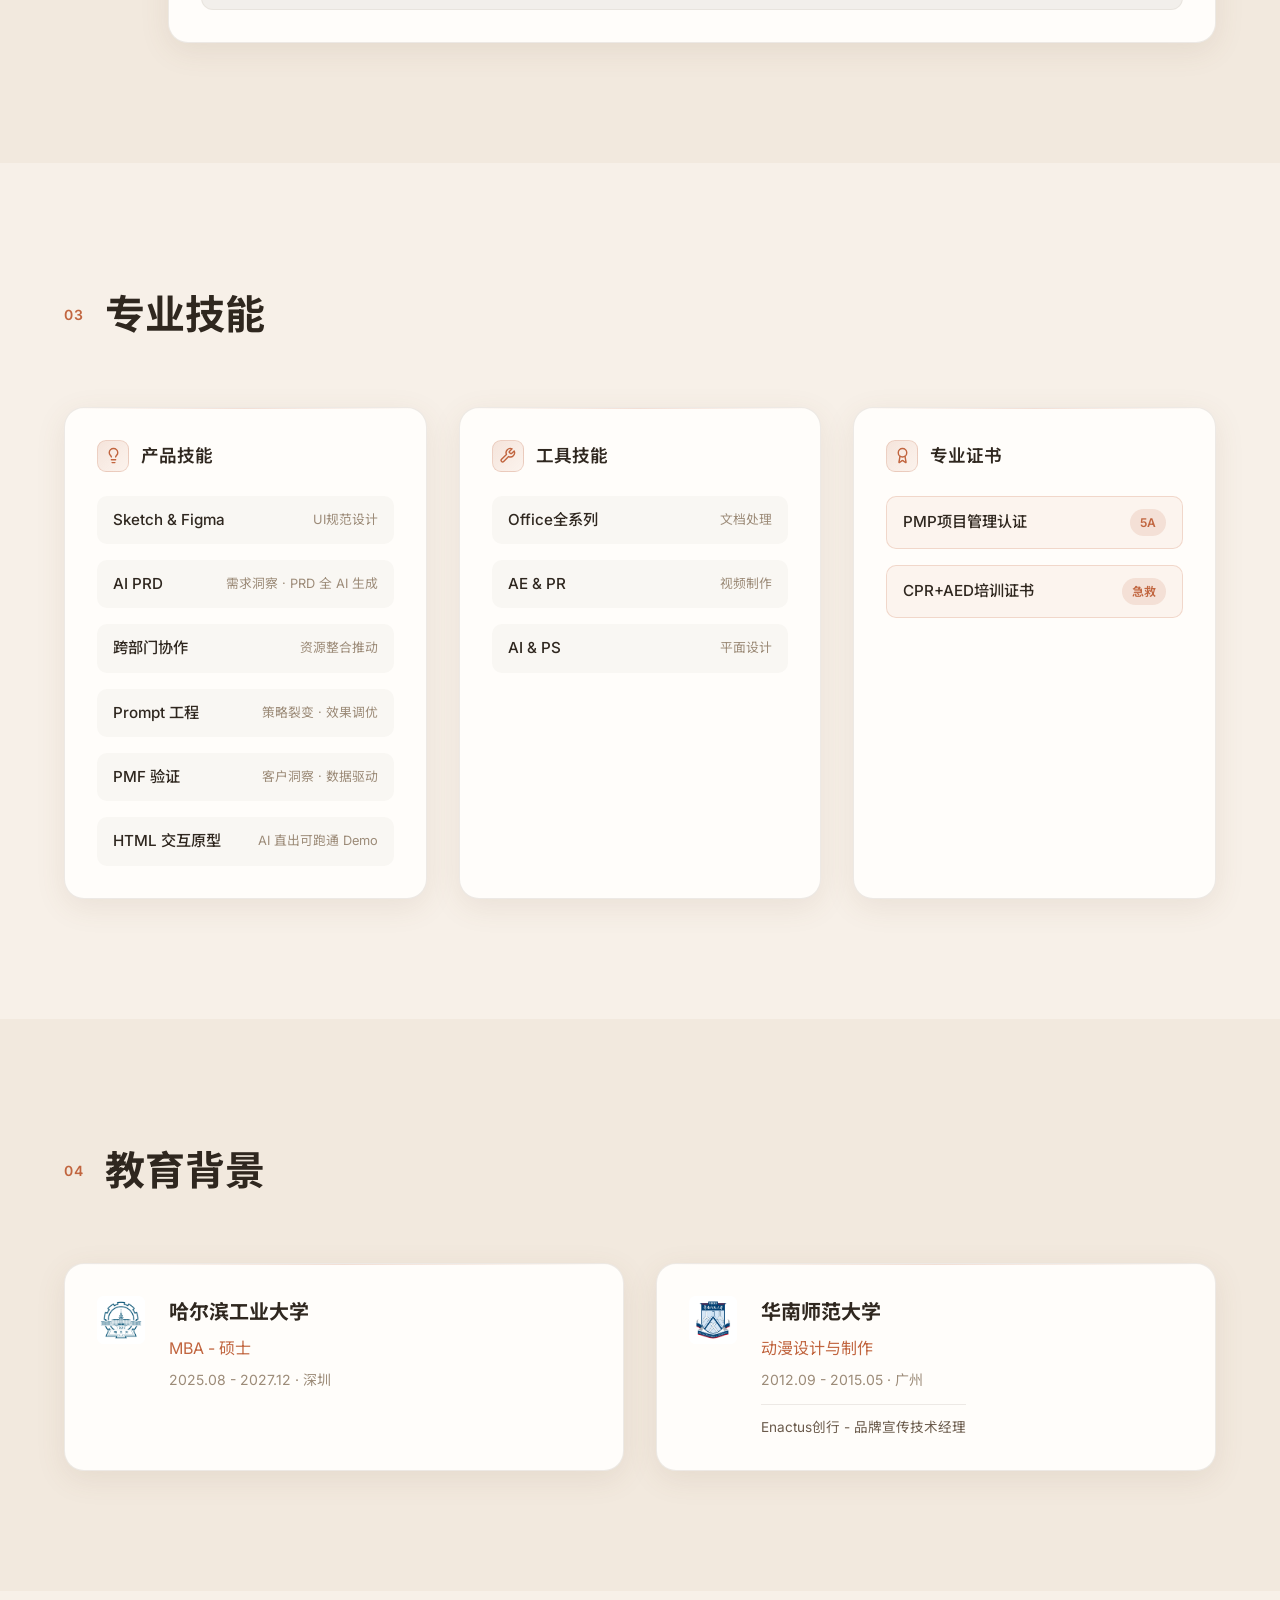
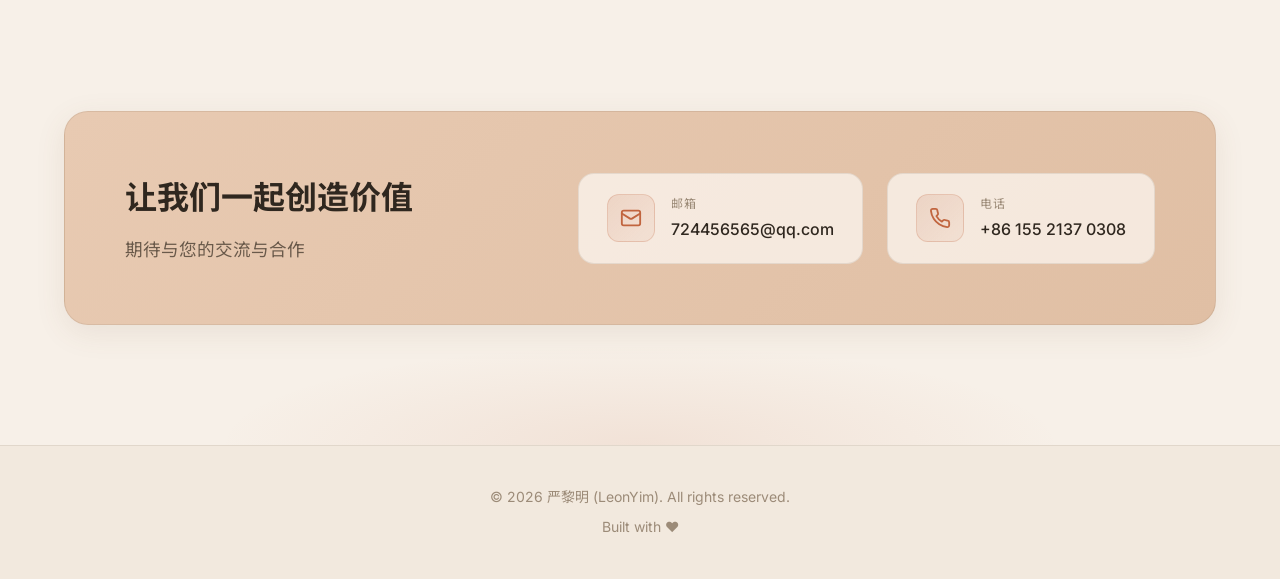
==== commit 9bed1142: "feat: 电商板块产量口径更新为日产16万 + 内容优化 - 修正产量口径：达人二创 2.5 万条并非电商整体产量，改为电商日产 16 万产能 - ach1 标题「二创」改为「电商产品线」，与电商模" ====
--- a/V2/index.html
+++ b/V2/index.html
@@ -267,8 +267,8 @@
                                         <svg viewBox="0 0 24 24" fill="none" stroke="currentColor" stroke-linecap="round" stroke-linejoin="round"><path d="M16 7h6v6"/><path d="m22 7-8.5 8.5-5-5L2 17"/></svg>
                                     </div>
                                     <div class="achievement-content">
-                                        <h4 data-i18n="exp.lyzh.ach1.title">二创：从上线到跑通 PMF</h4>
-                                        <p data-i18n="exp.lyzh.ach1.desc">独立负责产品线的需求洞察 → PRD → 上线 → 客户验证闭环。产品上线 1 月内 AI 系统累计生产数万条成片，建联服务省广、优矩互动、蓝标等种子客户，跑通首个付费级客户。</p>
+                                        <h4 data-i18n="exp.lyzh.ach1.title">电商产品线：从 0 到 1 跑通 PMF</h4>
+                                        <p data-i18n="exp.lyzh.ach1.desc">独立负责产品线的需求洞察 → PRD → 上线 → 客户验证闭环。搭建日产 16 万的内容产能（数字人 + 混剪 + 智能成片），建联省广、优矩互动、蓝标等头部客户，跑通首批付费客户。</p>
                                     </div>
                                 </div>
                                 <div class="achievement">
@@ -278,7 +278,7 @@
                                     </div>
                                     <div class="achievement-content">
                                         <h4 data-i18n="exp.lyzh.ach2.title">抽象三条能力线</h4>
-                                        <p data-i18n="exp.lyzh.ach2.desc">将碎片需求收敛为「精剪 / 包装对抗（对抗平台判重）/ 混剪」三条产品能力线，累计上线 10+ 功能，构建可复用的产品框架而非零散功能堆叠。</p>
+                                        <p data-i18n="exp.lyzh.ach2.desc">将碎片需求收敛为「数字人 / 混剪 / 智能成片」三条产品能力线，累计上线 10+ 功能；数字人 8 月完成商业化，构建可复用的产品框架而非零散功能堆叠。</p>
                                     </div>
                                 </div>
                                 <div class="achievement">
